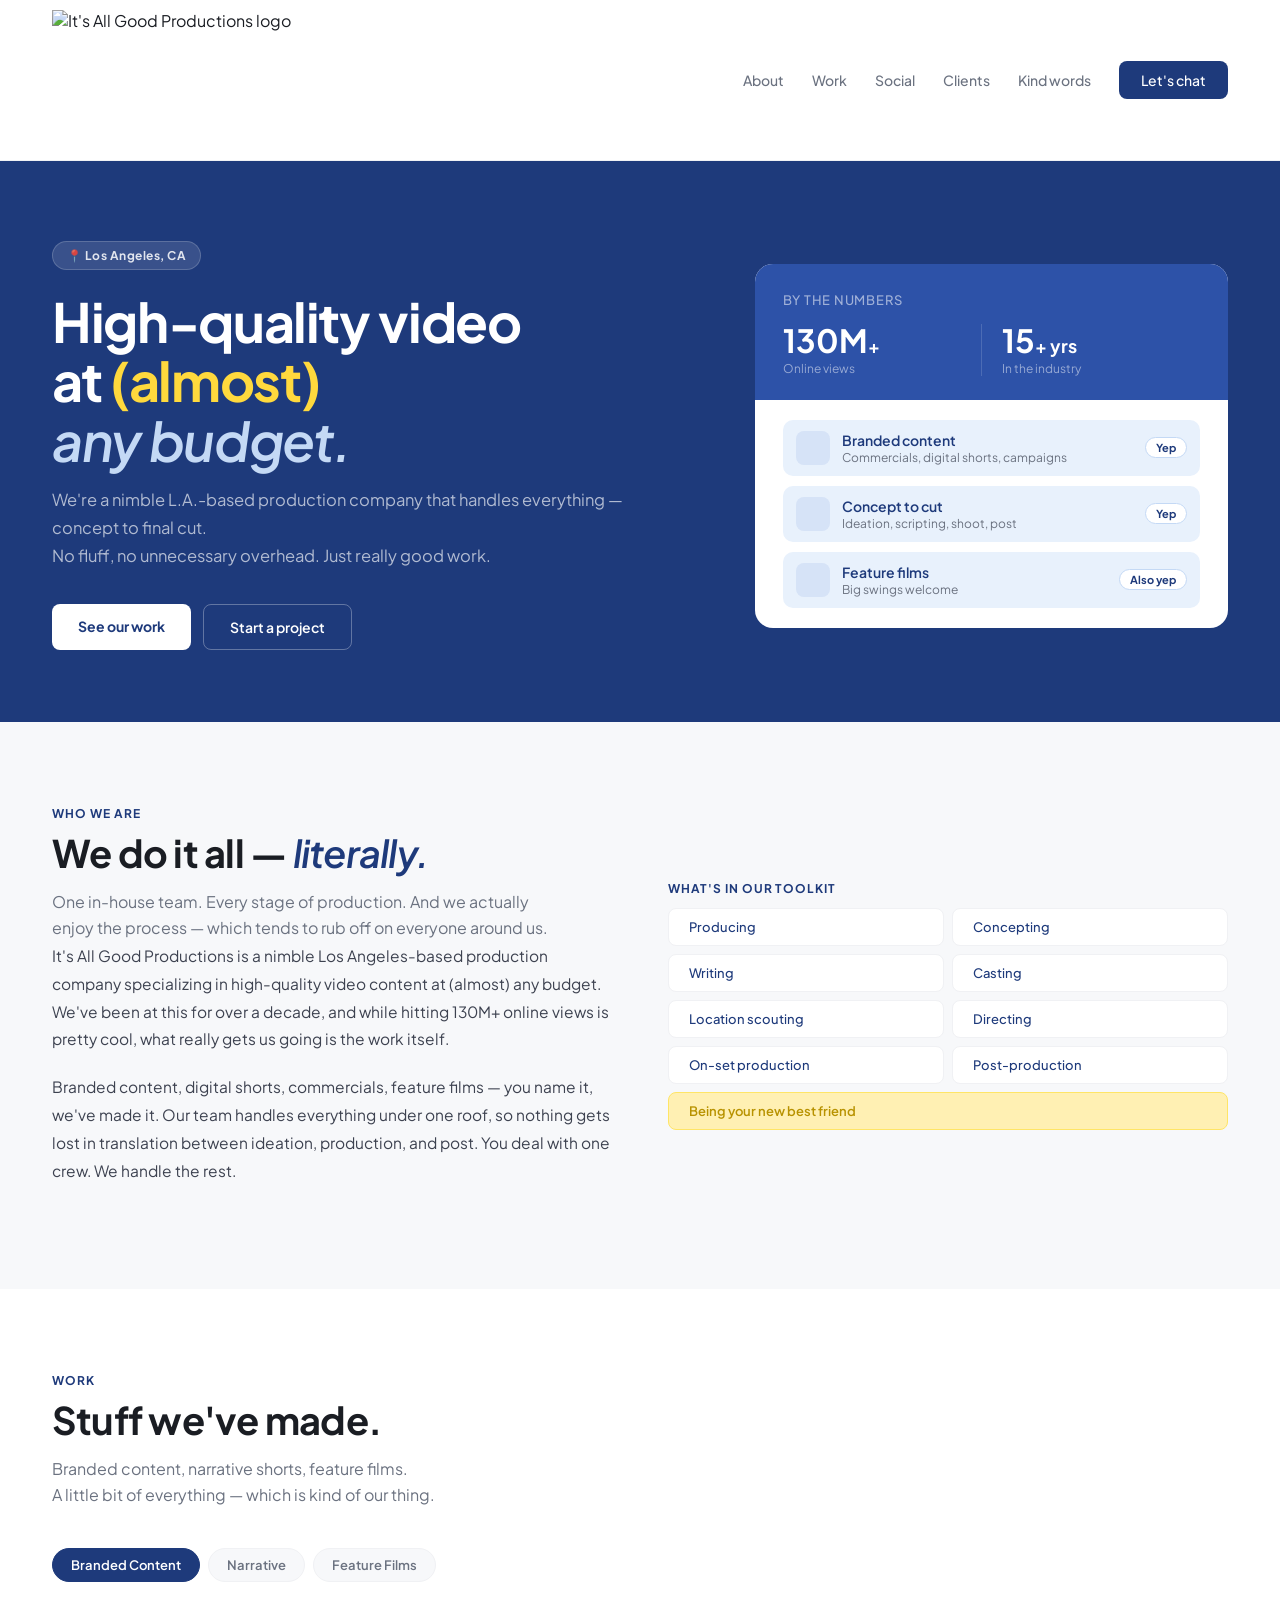
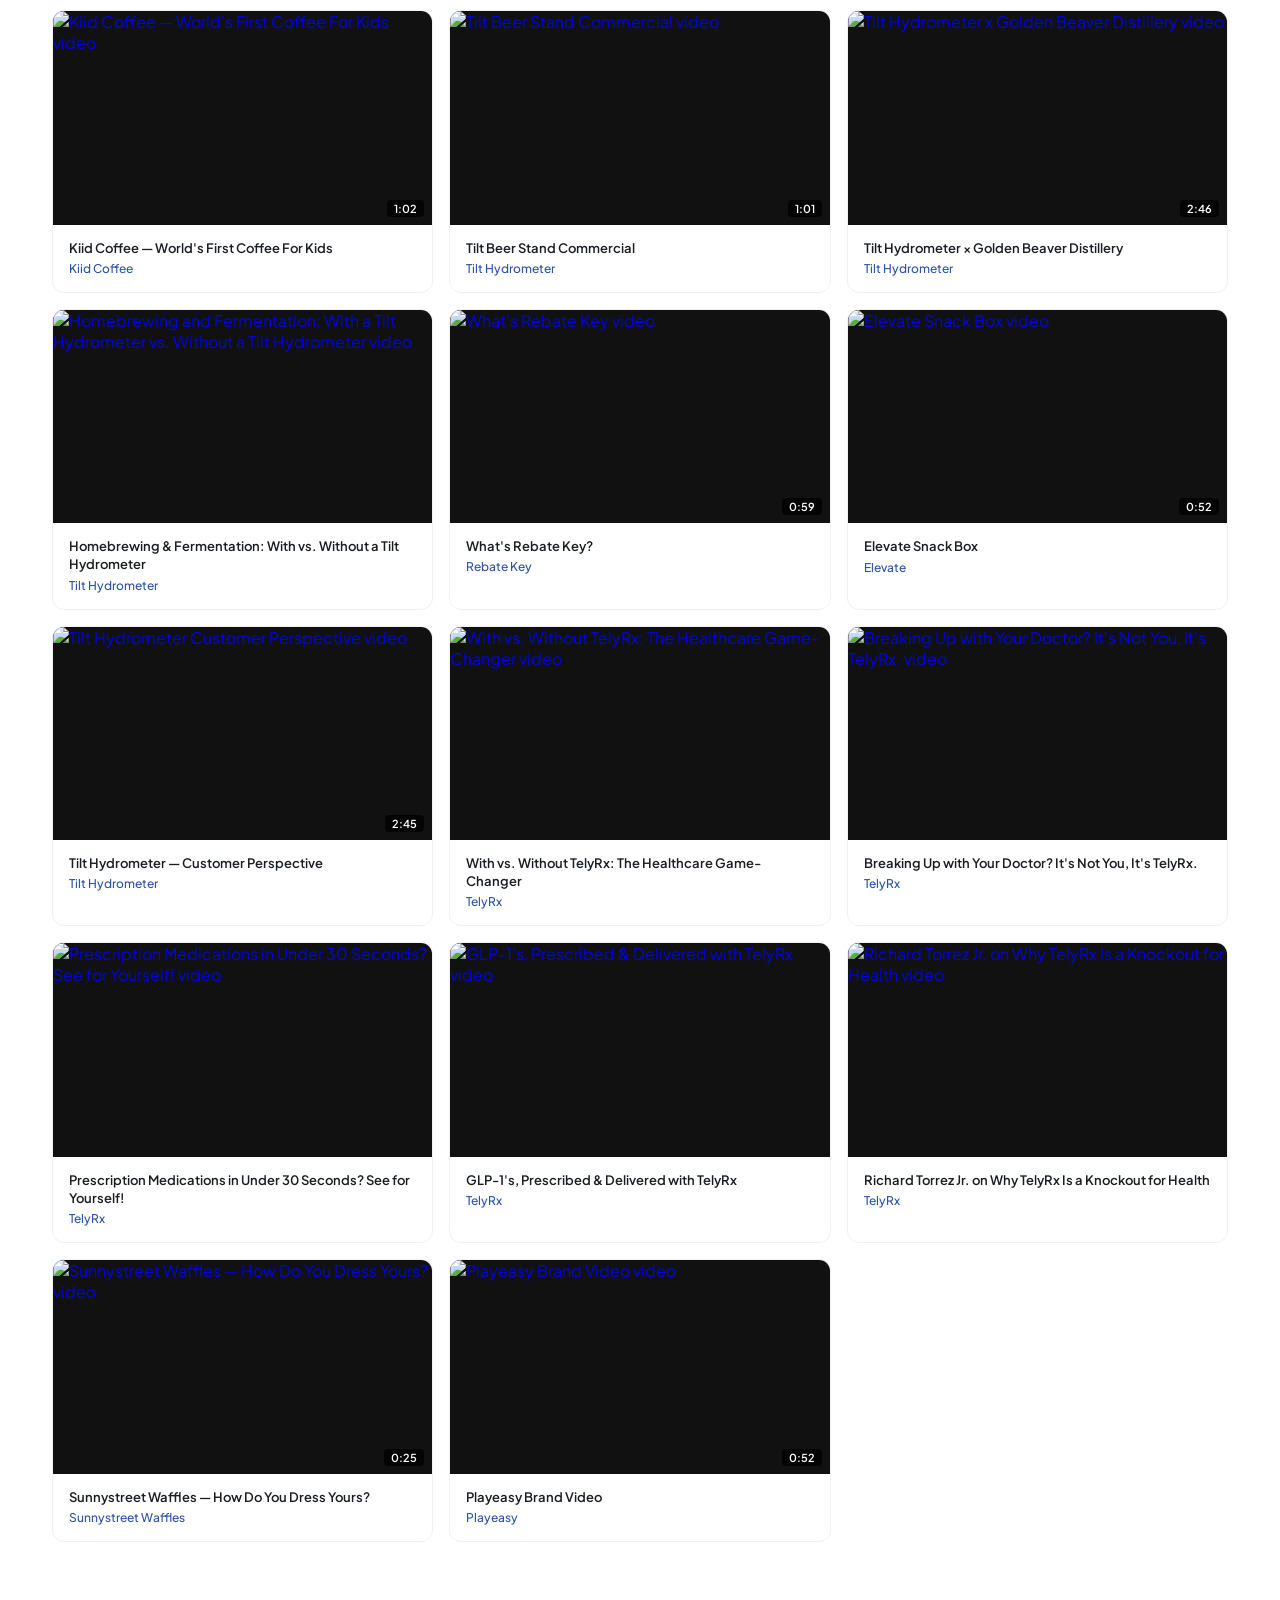
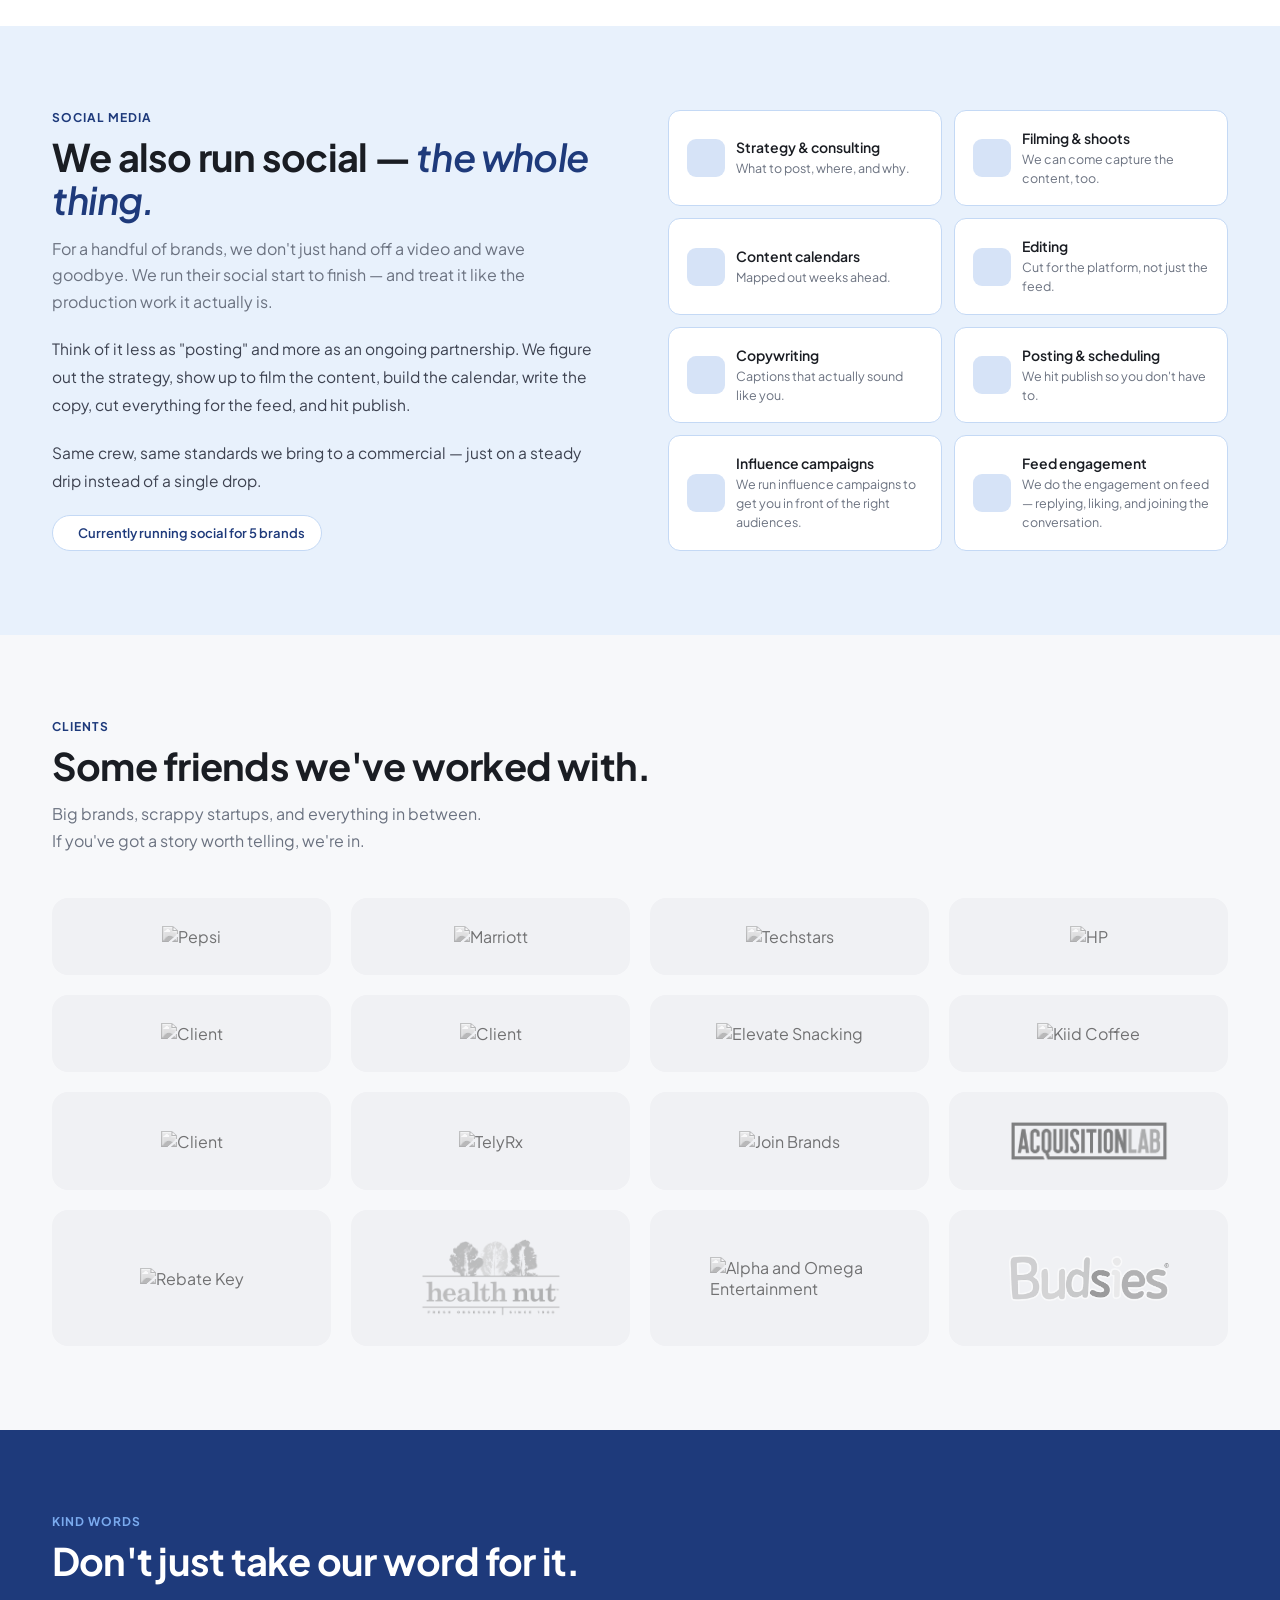
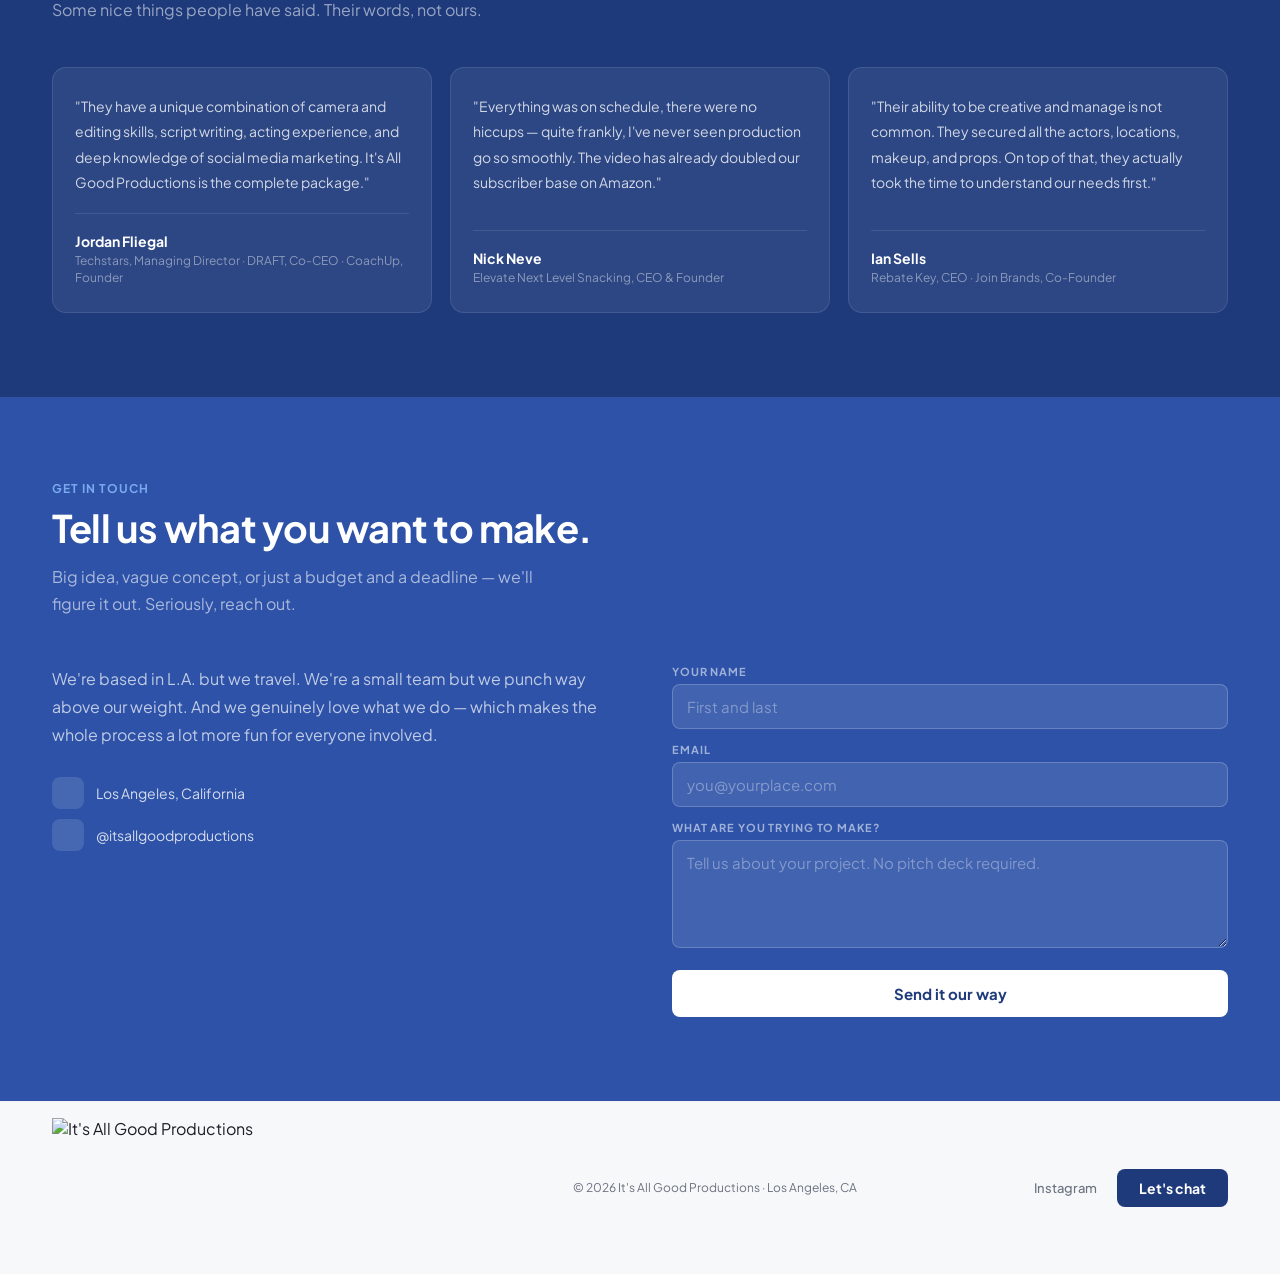
==== index.html @ b8133cb7 "Fix mobile website layout issue with client rows (6a2b6e601ad6b479d1a3f2f6)" ====
<!DOCTYPE html>
<html lang="en">
<head>
<meta charset="UTF-8" />
<meta name="viewport" content="width=device-width, initial-scale=1.0" />

<!-- ===================== PRIMARY SEO ===================== -->
<title>It's All Good Productions | Video Production Company | Los Angeles</title>
<meta name="description" content="It's All Good Productions is a Los Angeles-based video production company specializing in branded content, commercials, digital shorts, and feature films at (almost) any budget. 130M+ online views." />
<meta name="keywords" content="video production Los Angeles, branded content, commercial production, digital shorts, feature film production, LA video production company, corporate video, social media video" />
<meta name="author" content="It's All Good Productions" />
<link rel="canonical" href="https://www.itsallgoodproductions.com/" />

<!-- ===================== OPEN GRAPH (Facebook, LinkedIn) ===================== -->
<meta property="og:type" content="website" />
<meta property="og:url" content="https://www.itsallgoodproductions.com/" />
<meta property="og:title" content="It's All Good Productions | Video Production | Los Angeles" />
<meta property="og:description" content="A nimble L.A.-based production company handling everything from concept to final cut. 130M+ online views. Branded content, commercials, feature films." />
<meta property="og:image" content="https://www.itsallgoodproductions.com/og-image.jpg" />
<meta property="og:image:width" content="1200" />
<meta property="og:image:height" content="630" />
<meta property="og:site_name" content="It's All Good Productions" />
<meta property="og:locale" content="en_US" />

<!-- ===================== TWITTER CARD ===================== -->
<meta name="twitter:card" content="summary_large_image" />
<meta name="twitter:url" content="https://www.itsallgoodproductions.com/" />
<meta name="twitter:title" content="It's All Good Productions | Video Production | Los Angeles" />
<meta name="twitter:description" content="A nimble L.A.-based production company handling everything from concept to final cut. 130M+ online views." />
<meta name="twitter:image" content="https://www.itsallgoodproductions.com/og-image.jpg" />

<!-- ===================== STRUCTURED DATA (JSON-LD) ===================== -->
<script type="application/ld+json">
{
  "@context": "https://schema.org",
  "@type": "VideoProductionCompany",
  "name": "It's All Good Productions",
  "url": "https://www.itsallgoodproductions.com",
  "logo": "https://www.itsallgoodproductions.com/logo.png",
  "description": "Los Angeles-based full-service video production company specializing in branded content, commercials, digital shorts, and feature films.",
  "address": {
    "@type": "PostalAddress",
    "addressLocality": "Los Angeles",
    "addressRegion": "CA",
    "addressCountry": "US"
  },
  "sameAs": [
    "https://www.instagram.com/itsallgoodproductions"
  ],
  "areaServed": "United States",
  "serviceType": ["Video Production", "Branded Content", "Commercial Production", "Feature Film Production", "Post-Production", "Social Media Management"]
}
</script>

<!-- ===================== FONTS & ICONS ===================== -->
<link href="https://fonts.googleapis.com/css2?family=Plus+Jakarta+Sans:ital,wght@0,300;0,400;0,500;0,600;0,700;1,400;1,600&display=swap" rel="stylesheet" />
<link rel="stylesheet" href="https://cdn.jsdelivr.net/npm/@tabler/icons-webfont@latest/tabler-icons.min.css" />

<!-- ===================== FAVICON ===================== -->
<link rel="icon" type="image/x-icon" href="/favicon.ico?v=3" sizes="any" />
<link rel="icon" type="image/png" href="/favicon.png?v=3" sizes="64x64" />
<link rel="apple-touch-icon" href="/apple-touch-icon.png?v=3" />

<style>
*, *::before, *::after { box-sizing: border-box; margin: 0; padding: 0; }
:root {
  --navy: #1E3A7B;
  --navy-mid: #2D52A8;
  --navy-light: #4A72CC;
  --navy-xlight: #D6E3F7;
  --sky: #E8F1FC;
  --sky-mid: #C4D9F5;
  --yellow: #FFF0B3;
  --yellow-mid: #FFD93D;
  --yellow-dark: #B89200;
  --gray-xlight: #F0F1F4;
  --off-white: #F7F8FA;
  --white: #FFFFFF;
  --text: #1A1D23;
  --text-mid: #3D4250;
  --text-muted: #6B7280;
  --sans: 'Plus Jakarta Sans', system-ui, sans-serif;
}
html { scroll-behavior: smooth; }
body { font-family: var(--sans); background: var(--white); color: var(--text); -webkit-font-smoothing: antialiased; }

/* NAV */
nav {
  position: sticky; top: 0; z-index: 100;
  display: flex; align-items: center; justify-content: space-between;
  padding: 10px 52px; background: var(--white); border-bottom: 1px solid var(--gray-xlight);
}
.nav-logo img { height: 140px; width: auto; display: block; }
.nav-links { display: flex; gap: 28px; align-items: center; }
.nav-links a { font-size: 14px; font-weight: 500; color: var(--text-muted); text-decoration: none; transition: color 0.18s; }
.nav-links a:hover { color: var(--navy); }
.nav-cta { padding: 10px 22px; background: var(--navy); color: var(--white) !important; border-radius: 8px; font-size: 14px; font-weight: 700; text-decoration: none; transition: background 0.18s !important; }
.nav-cta:hover { background: var(--navy-mid) !important; }

/* HERO */
.hero { background: var(--navy); padding: 80px 52px 72px; }
.hero-inner { display: grid; grid-template-columns: 1.15fr 0.85fr; gap: 64px; align-items: center; }
.hero-tag { display: inline-flex; align-items: center; gap: 8px; background: rgba(255,255,255,0.12); color: rgba(255,255,255,0.85); font-size: 12px; font-weight: 700; letter-spacing: 0.04em; padding: 6px 14px; border-radius: 100px; margin-bottom: 22px; border: 1px solid rgba(255,255,255,0.18); }
.hero h1 { font-size: clamp(36px, 4.5vw, 54px); font-weight: 700; line-height: 1.1; letter-spacing: -0.025em; color: var(--white); margin-bottom: 10px; }
.hero h1 .yellow { color: var(--yellow-mid); }
.hero h1 .italic { font-style: italic; font-weight: 600; color: var(--sky-mid); }
.hero-sub { font-size: 16.5px; color: rgba(255,255,255,0.65); line-height: 1.7; margin-bottom: 34px; margin-top: 16px; }
.hero-actions { display: flex; gap: 12px; flex-wrap: wrap; }
.btn-primary { padding: 13px 26px; background: var(--white); color: var(--navy); font-size: 14px; font-weight: 700; border-radius: 8px; text-decoration: none; transition: background 0.18s; display: inline-block; }
.btn-primary:hover { background: var(--navy-xlight); }
.btn-secondary { padding: 13px 26px; background: transparent; color: var(--white); font-size: 14px; font-weight: 600; border-radius: 8px; border: 1.5px solid rgba(255,255,255,0.3); text-decoration: none; transition: all 0.18s; display: inline-block; }
.btn-secondary:hover { border-color: rgba(255,255,255,0.6); background: rgba(255,255,255,0.08); }
.hero-card { background: var(--white); border-radius: 18px; overflow: hidden; }
.hero-card-top { background: var(--navy-mid); padding: 28px 28px 24px; }
.hero-card-top p { font-size: 13px; color: rgba(255,255,255,0.55); margin-bottom: 16px; font-weight: 500; letter-spacing: 0.06em; text-transform: uppercase; }
.hero-numbers { display: flex; }
.hero-num { flex: 1; }
.hero-num + .hero-num { border-left: 1px solid rgba(255,255,255,0.15); padding-left: 20px; }
.hero-num-val { font-size: 32px; font-weight: 700; color: var(--white); line-height: 1; }
.hero-num-val em { font-size: 18px; font-style: normal; }
.hero-num-label { font-size: 12px; color: rgba(255,255,255,0.5); margin-top: 5px; }
.hero-card-bottom { padding: 20px 28px; display: flex; flex-direction: column; gap: 10px; }
.hero-service-row { display: flex; align-items: center; gap: 12px; padding: 11px 13px; border-radius: 10px; background: var(--sky); transition: background 0.15s; }
.hero-service-row:hover { background: var(--navy-xlight); }
.hero-service-icon { width: 34px; height: 34px; border-radius: 8px; background: var(--navy-xlight); display: flex; align-items: center; justify-content: center; color: var(--navy); font-size: 16px; flex-shrink: 0; }
.hero-service-name { font-size: 14px; font-weight: 600; color: var(--navy); }
.hero-service-desc { font-size: 12px; color: var(--text-muted); margin-top: 1px; }
.hero-service-badge { margin-left: auto; font-size: 11px; font-weight: 700; color: var(--navy); background: var(--white); padding: 3px 10px; border-radius: 100px; white-space: nowrap; border: 1px solid var(--sky-mid); }

/* SECTIONS */
section { padding: 84px 52px; }
.section-tag { font-size: 12px; font-weight: 700; letter-spacing: 0.08em; text-transform: uppercase; color: var(--navy); margin-bottom: 10px; }
.section-title { font-size: clamp(26px, 3vw, 38px); font-weight: 700; line-height: 1.15; letter-spacing: -0.02em; color: var(--text); margin-bottom: 14px; }
.section-title em { font-style: italic; color: var(--navy); font-weight: 600; }
.section-sub { font-size: 16px; color: var(--text-muted); line-height: 1.65; max-width: 500px; }

/* ABOUT */
.about { background: var(--off-white); }
.about-grid { display: grid; grid-template-columns: 1fr 1fr; gap: 56px; align-items: center; }
.about-body { font-size: 15.5px; color: var(--text-mid); line-height: 1.8; margin-bottom: 20px; }
.caps-label { font-size: 12px; font-weight: 700; text-transform: uppercase; letter-spacing: 0.08em; color: var(--navy); margin-bottom: 12px; }
.caps-grid { display: grid; grid-template-columns: 1fr 1fr; gap: 8px; }
.cap-pill { padding: 10px 14px; background: var(--white); color: var(--navy); border-radius: 8px; font-size: 13px; font-weight: 500; transition: background 0.15s; display: flex; align-items: center; gap: 6px; border: 1px solid var(--gray-xlight); }
.cap-pill:hover { background: var(--navy-xlight); border-color: var(--navy-xlight); }
.cap-pill.special { background: var(--yellow); color: var(--yellow-dark); border-color: #FFE566; font-weight: 600; }
.cap-pill.special:hover { background: #FFE566; }

/* WORK */
.work { background: var(--white); }
.work-tabs { display: flex; gap: 8px; margin-top: 40px; margin-bottom: 28px; flex-wrap: wrap; }
.work-tab { padding: 8px 18px; border-radius: 100px; font-size: 13px; font-weight: 600; cursor: pointer; border: 1.5px solid var(--gray-xlight); background: var(--off-white); color: var(--text-muted); transition: all 0.18s; user-select: none; }
.work-tab.active { background: var(--navy); color: var(--white); border-color: var(--navy); }
.work-tab:hover:not(.active) { border-color: var(--navy-xlight); color: var(--navy); background: var(--sky); }
.work-panel { display: none; }
.work-panel.active { display: grid; grid-template-columns: repeat(3, 1fr); gap: 16px; }
.films-panel { display: none; }
.films-panel.active { display: block; }
.video-card { background: var(--white); border-radius: 12px; border: 1px solid var(--gray-xlight); overflow: hidden; cursor: pointer; transition: border-color 0.18s, transform 0.18s, box-shadow 0.18s; text-decoration: none; display: block; }
.video-card:hover { border-color: var(--navy-light); transform: translateY(-2px); box-shadow: 0 8px 24px rgba(30,58,123,0.1); }
.video-thumb { position: relative; aspect-ratio: 16/9; overflow: hidden; background: #111; }
.video-thumb img { width: 100%; height: 100%; object-fit: cover; transition: transform 0.25s; display: block; }
.video-card:hover .video-thumb img { transform: scale(1.04); }
.play-btn { position: absolute; inset: 0; display: flex; align-items: center; justify-content: center; background: rgba(30,58,123,0.35); opacity: 0; transition: opacity 0.18s; }
.video-card:hover .play-btn { opacity: 1; }
.play-circle { width: 44px; height: 44px; border-radius: 50%; background: rgba(255,255,255,0.92); display: flex; align-items: center; justify-content: center; color: var(--navy); font-size: 18px; }
.video-duration { position: absolute; bottom: 8px; right: 8px; background: rgba(0,0,0,0.75); color: #fff; font-size: 11px; font-weight: 600; padding: 2px 7px; border-radius: 4px; }
.video-info { padding: 14px 16px 16px; }
.video-title { font-size: 13px; font-weight: 600; color: var(--text); line-height: 1.4; margin-bottom: 4px; }
.video-client { font-size: 12px; color: var(--navy-mid); font-weight: 500; }
.films-grid { display: grid; grid-template-columns: repeat(2, minmax(0, 1fr)); gap: 20px; }
.film-card { background: var(--white); border-radius: 12px; border: 1px solid var(--gray-xlight); overflow: hidden; display: flex; transition: border-color 0.18s, box-shadow 0.18s; text-decoration: none; }
.film-card:hover { border-color: var(--navy-light); box-shadow: 0 8px 24px rgba(30,58,123,0.1); }
.film-poster { width: 120px; flex-shrink: 0; }
.film-poster img { width: 100%; height: 100%; object-fit: cover; display: block; }
.film-info { padding: 20px; display: flex; flex-direction: column; gap: 8px; }
.film-badge { font-size: 11px; font-weight: 700; letter-spacing: 0.08em; text-transform: uppercase; color: var(--navy); background: var(--sky); padding: 3px 10px; border-radius: 100px; align-self: flex-start; }
.film-badge.post { background: var(--yellow); color: var(--yellow-dark); }
.film-title { font-size: 16px; font-weight: 700; color: var(--text); }
.film-desc { font-size: 13px; color: var(--text-muted); line-height: 1.6; }
.film-imdb { font-size: 12px; font-weight: 600; color: var(--navy); margin-top: auto; display: flex; align-items: center; gap: 4px; }

/* SOCIAL */
.social { background: var(--sky); }
.social-grid { display: grid; grid-template-columns: 1fr 1fr; gap: 56px; align-items: center; }
.social-body { font-size: 15.5px; color: var(--text-mid); line-height: 1.8; margin-bottom: 20px; }
.social-note { display: inline-flex; align-items: center; gap: 9px; font-size: 13px; font-weight: 600; color: var(--navy); background: var(--white); border: 1px solid var(--sky-mid); padding: 9px 16px; border-radius: 100px; }
.social-note i { font-size: 15px; }
.social-cards { display: grid; grid-template-columns: 1fr 1fr; gap: 12px; }
.social-card { background: var(--white); border: 1px solid var(--sky-mid); border-radius: 12px; padding: 18px; display: flex; flex-direction: row; gap: 11px; align-items: center; justify-content: flex-start; text-align: left; transition: transform 0.18s, box-shadow 0.18s; }
.social-card:hover { transform: translateY(-2px); box-shadow: 0 8px 24px rgba(30,58,123,0.08); }
.social-card-icon { width: 38px; height: 38px; border-radius: 9px; background: var(--navy-xlight); color: var(--navy); display: flex; align-items: center; justify-content: center; font-size: 18px; flex-shrink: 0; }
.social-card-title { font-size: 14px; font-weight: 600; color: var(--text); }
.social-card-desc { font-size: 12.5px; color: var(--text-muted); margin-top: 3px; line-height: 1.5; }

/* CLIENTS */
.clients { background: var(--off-white); }
.clients-grid { display: grid; grid-template-columns: repeat(4, 1fr); gap: 20px; margin-top: 44px; align-items: stretch; }
.client-card { display: flex; align-items: center; justify-content: center; padding: 28px 24px; background: var(--gray-xlight); border-radius: 16px; }
.client-card img { max-width: min(160px, 100%); max-height: 80px; width: auto; height: auto; object-fit: contain; filter: grayscale(100%); opacity: 0.6; transition: filter 0.2s, opacity 0.2s; }
.client-card:hover img { filter: grayscale(0%); opacity: 1; }

/* TESTIMONIALS */
.testimonials { background: var(--navy); }
.testimonials .section-tag { color: #7AAAEE; }
.testimonials .section-title { color: var(--white); }
.testimonials .section-sub { color: rgba(255,255,255,0.55); }
.test-grid { display: grid; grid-template-columns: repeat(3, 1fr); gap: 18px; margin-top: 44px; }
.test-card { background: rgba(255,255,255,0.07); border: 1px solid rgba(255,255,255,0.1); border-radius: 14px; padding: 26px 22px; display: flex; flex-direction: column; gap: 18px; transition: background 0.18s; }
.test-card:hover { background: rgba(255,255,255,0.12); }
.test-text { font-size: 14px; color: rgba(255,255,255,0.78); line-height: 1.8; flex: 1; }
.test-author-name { font-size: 14px; font-weight: 700; color: var(--white); margin-bottom: 3px; }
.test-author-role { font-size: 12px; color: rgba(255,255,255,0.45); line-height: 1.4; }
.test-divider { height: 1px; background: rgba(255,255,255,0.1); }

/* CONTACT */
.contact { background: var(--navy-mid); }
.contact .section-tag { color: #7AAAEE; }
.contact-grid { display: grid; grid-template-columns: 1fr 1fr; gap: 64px; margin-top: 48px; align-items: start; }
.contact-body { font-size: 16px; color: rgba(255,255,255,0.7); line-height: 1.75; margin-bottom: 28px; }
.contact-detail { display: flex; align-items: center; gap: 12px; font-size: 14px; color: rgba(255,255,255,0.8); margin-bottom: 10px; }
.contact-detail-icon { width: 32px; height: 32px; background: rgba(255,255,255,0.12); border-radius: 8px; display: flex; align-items: center; justify-content: center; flex-shrink: 0; color: var(--white); font-size: 15px; }
.form-group { margin-bottom: 14px; }
.form-label { font-size: 11px; font-weight: 700; letter-spacing: 0.08em; text-transform: uppercase; color: rgba(255,255,255,0.55); margin-bottom: 6px; display: block; }
.form-input, .form-textarea { width: 100%; background: rgba(255,255,255,0.1); border: 1.5px solid rgba(255,255,255,0.2); color: var(--white); font-family: var(--sans); font-size: 15px; padding: 12px 14px; border-radius: 8px; outline: none; transition: border-color 0.18s, background 0.18s; }
.form-input::placeholder, .form-textarea::placeholder { color: rgba(255,255,255,0.35); }
.form-input:focus, .form-textarea:focus { border-color: rgba(255,255,255,0.5); background: rgba(255,255,255,0.15); }
.form-textarea { resize: vertical; min-height: 108px; }
.form-submit { width: 100%; padding: 14px; background: var(--white); color: var(--navy); font-family: var(--sans); font-size: 15px; font-weight: 700; border: none; border-radius: 8px; cursor: pointer; transition: background 0.18s; margin-top: 4px; }
.form-submit:hover { background: var(--navy-xlight); }
.form-success { display: none; text-align: center; padding: 32px; background: rgba(255,255,255,0.1); border-radius: 12px; border: 1px solid rgba(255,255,255,0.2); }
.form-success h3 { color: var(--white); font-size: 20px; margin-bottom: 8px; }
.form-success p { color: rgba(255,255,255,0.7); font-size: 15px; }

/* FOOTER */
footer { background: var(--off-white); border-top: 1px solid var(--gray-xlight); padding: 16px 52px; display: flex; justify-content: space-between; align-items: center; }
.footer-logo img { height: 140px; width: auto; display: block; }
.footer-copy { font-size: 12px; color: var(--text-muted); }
.footer-right { display: flex; align-items: center; gap: 20px; }
.footer-ig { font-size: 13px; font-weight: 500; color: var(--text-muted); text-decoration: none; transition: color 0.18s; }
.footer-ig:hover { color: var(--navy); }
.footer-cta { padding: 10px 22px; background: var(--navy); color: var(--white); border-radius: 8px; font-size: 14px; font-weight: 700; text-decoration: none; transition: background 0.18s; }
.footer-cta:hover { background: var(--navy-mid); }

/* RESPONSIVE */
@media (max-width: 900px) {
  nav { padding: 16px 24px; }
  .nav-links a:not(.nav-cta) { display: none; }
  .hero { padding: 48px 24px 48px; }
  .hero-inner { grid-template-columns: 1fr; gap: 40px; }
  .hero-card { border-radius: 18px; }
  .hero-actions { padding-bottom: 48px; }
  section { padding: 60px 24px; }
  .about-grid { grid-template-columns: 1fr; gap: 36px; }
  .social-grid { grid-template-columns: 1fr; gap: 36px; }
  .work-panel.active { grid-template-columns: repeat(2, 1fr); }
  .clients-grid { grid-template-columns: repeat(3, 1fr); }
  .test-grid { grid-template-columns: 1fr; }
  .contact-grid { grid-template-columns: 1fr; gap: 36px; }
  .films-grid { grid-template-columns: 1fr; }
  footer { flex-direction: column; gap: 16px; text-align: center; padding: 24px; }
  .footer-right { justify-content: center; }
}
@media (max-width: 600px) {
  .clients-grid { grid-template-columns: repeat(2, 1fr); gap: 12px; }
  .client-card { padding: 18px 14px; }
  .social-cards { grid-template-columns: 1fr; }
  .work-panel.active { grid-template-columns: 1fr; }
  .hero h1 { font-size: 32px; }
  .caps-grid { grid-template-columns: 1fr; }
  .nav-logo img, .footer-logo img { height: 104px; }
}
</style>
</head>
<body>

<nav>
  <div class="nav-logo">
    <img src="https://static.wixstatic.com/media/f0b3a9_5dcd21cc0b7a4dd7804effcf8ad4aef7~mv2.png/v1/crop/x_0,y_1235,w_4167,h_1698/fill/w_598,h_244,al_c,q_85,usm_0.66_1.00_0.01,enc_avif,quality_auto/Logo%20Final%20File-01.png" alt="It's All Good Productions logo" width="200" height="82" />
  </div>
  <div class="nav-links">
    <a href="#about">About</a>
    <a href="#work">Work</a>
    <a href="#social">Social</a>
    <a href="#clients">Clients</a>
    <a href="#testimonials">Kind words</a>
    <a href="#contact" class="nav-cta">Let's chat</a>
  </div>
</nav>

<main>

<!-- HERO -->
<div class="hero">
  <div class="hero-inner">
    <div>
      <div class="hero-tag">📍 Los Angeles, CA</div>
      <h1>High-quality video<br>at <span class="yellow">(almost)</span><br><span class="italic">any budget.</span></h1>
      <p class="hero-sub">We're a nimble L.A.-based production company that handles everything — concept to final cut.<br>No fluff, no unnecessary overhead. Just really good work.</p>
      <div class="hero-actions">
        <a href="#work" class="btn-primary">See our work</a>
        <a href="#contact" class="btn-secondary">Start a project</a>
      </div>
    </div>
    <div class="hero-card">
      <div class="hero-card-top">
        <p>By the numbers</p>
        <div class="hero-numbers">
          <div class="hero-num">
            <div class="hero-num-val">130M<em>+</em></div>
            <div class="hero-num-label">Online views</div>
          </div>
          <div class="hero-num">
            <div class="hero-num-val">15<em>+ yrs</em></div>
            <div class="hero-num-label">In the industry</div>
          </div>
        </div>
      </div>
      <div class="hero-card-bottom">
        <div class="hero-service-row">
          <div class="hero-service-icon"><i class="ti ti-movie" aria-hidden="true"></i></div>
          <div><div class="hero-service-name">Branded content</div><div class="hero-service-desc">Commercials, digital shorts, campaigns</div></div>
          <div class="hero-service-badge">Yep</div>
        </div>
        <div class="hero-service-row">
          <div class="hero-service-icon"><i class="ti ti-pencil" aria-hidden="true"></i></div>
          <div><div class="hero-service-name">Concept to cut</div><div class="hero-service-desc">Ideation, scripting, shoot, post</div></div>
          <div class="hero-service-badge">Yep</div>
        </div>
        <div class="hero-service-row">
          <div class="hero-service-icon"><i class="ti ti-device-tv" aria-hidden="true"></i></div>
          <div><div class="hero-service-name">Feature films</div><div class="hero-service-desc">Big swings welcome</div></div>
          <div class="hero-service-badge">Also yep</div>
        </div>
      </div>
    </div>
  </div>
</div>

<!-- ABOUT -->
<section class="about" id="about">
  <div class="about-grid">
    <div>
      <div class="section-tag">Who we are</div>
      <h2 class="section-title">We do it all — <em>literally.</em></h2>
      <p class="section-sub">One in-house team. Every stage of production. And we actually enjoy the process — which tends to rub off on everyone around us.</p>
      <p class="about-body">It's All Good Productions is a nimble Los Angeles-based production company specializing in high-quality video content at (almost) any budget. We've been at this for over a decade, and while hitting 130M+ online views is pretty cool, what really gets us going is the work itself.</p>
      <p class="about-body">Branded content, digital shorts, commercials, feature films — you name it, we've made it. Our team handles everything under one roof, so nothing gets lost in translation between ideation, production, and post. You deal with one crew. We handle the rest.</p>
    </div>
    <div>
      <div class="caps-label">What's in our toolkit</div>
      <div class="caps-grid">
        <div class="cap-pill"><i class="ti ti-check" style="font-size:14px" aria-hidden="true"></i> Producing</div>
        <div class="cap-pill"><i class="ti ti-check" style="font-size:14px" aria-hidden="true"></i> Concepting</div>
        <div class="cap-pill"><i class="ti ti-check" style="font-size:14px" aria-hidden="true"></i> Writing</div>
        <div class="cap-pill"><i class="ti ti-check" style="font-size:14px" aria-hidden="true"></i> Casting</div>
        <div class="cap-pill"><i class="ti ti-check" style="font-size:14px" aria-hidden="true"></i> Location scouting</div>
        <div class="cap-pill"><i class="ti ti-check" style="font-size:14px" aria-hidden="true"></i> Directing</div>
        <div class="cap-pill"><i class="ti ti-check" style="font-size:14px" aria-hidden="true"></i> On-set production</div>
        <div class="cap-pill"><i class="ti ti-check" style="font-size:14px" aria-hidden="true"></i> Post-production</div>
        <div class="cap-pill special" style="grid-column: span 2;"><i class="ti ti-star" style="font-size:14px" aria-hidden="true"></i> Being your new best friend</div>
      </div>
    </div>
  </div>
</section>

<!-- WORK -->
<section class="work" id="work">
  <div class="section-tag">Work</div>
  <h2 class="section-title">Stuff we've made.</h2>
  <p class="section-sub">Branded content, narrative shorts, feature films.<br>A little bit of everything — which is kind of our thing.</p>
  <div class="work-tabs" role="tablist">
    <div class="work-tab active" role="tab" aria-selected="true" onclick="switchTab('branded', this)">Branded Content</div>
    <div class="work-tab" role="tab" aria-selected="false" onclick="switchTab('narrative', this)">Narrative</div>
    <div class="work-tab" role="tab" aria-selected="false" onclick="switchTab('features', this)">Feature Films</div>
  </div>
  <div class="work-panel active" id="tab-branded" role="tabpanel">
    <a class="video-card" href="https://www.youtube.com/watch?v=nAUb6oJPWG0" target="_blank" rel="noopener noreferrer">
      <div class="video-thumb"><img src="https://i.ytimg.com/vi/nAUb6oJPWG0/maxresdefault.jpg" alt="Kiid Coffee — World's First Coffee For Kids video" loading="lazy" /><div class="play-btn"><div class="play-circle"><i class="ti ti-player-play" aria-hidden="true"></i></div></div><div class="video-duration">1:02</div></div>
      <div class="video-info"><div class="video-title">Kiid Coffee — World's First Coffee For Kids</div><div class="video-client">Kiid Coffee</div></div>
    </a>
    <a class="video-card" href="https://www.youtube.com/watch?v=hJPFSCUqNuM" target="_blank" rel="noopener noreferrer">
      <div class="video-thumb"><img src="https://i.ytimg.com/vi/hJPFSCUqNuM/maxresdefault.jpg" alt="Tilt Beer Stand Commercial video" loading="lazy" /><div class="play-btn"><div class="play-circle"><i class="ti ti-player-play" aria-hidden="true"></i></div></div><div class="video-duration">1:01</div></div>
      <div class="video-info"><div class="video-title">Tilt Beer Stand Commercial</div><div class="video-client">Tilt Hydrometer</div></div>
    </a>
    <a class="video-card" href="https://www.youtube.com/watch?v=T3MzMLEo5MI" target="_blank" rel="noopener noreferrer">
      <div class="video-thumb"><img src="https://i.ytimg.com/vi/T3MzMLEo5MI/maxresdefault.jpg" alt="Tilt Hydrometer x Golden Beaver Distillery video" loading="lazy" /><div class="play-btn"><div class="play-circle"><i class="ti ti-player-play" aria-hidden="true"></i></div></div><div class="video-duration">2:46</div></div>
      <div class="video-info"><div class="video-title">Tilt Hydrometer × Golden Beaver Distillery</div><div class="video-client">Tilt Hydrometer</div></div>
    </a>
    <a class="video-card" href="https://www.youtube.com/watch?v=xCVMIUHLvTI" target="_blank" rel="noopener noreferrer">
      <div class="video-thumb"><img src="https://i.ytimg.com/vi/xCVMIUHLvTI/maxresdefault.jpg" alt="Homebrewing and Fermentation: With a Tilt Hydrometer vs. Without a Tilt Hydrometer video" loading="lazy" /><div class="play-btn"><div class="play-circle"><i class="ti ti-player-play" aria-hidden="true"></i></div></div></div>
      <div class="video-info"><div class="video-title">Homebrewing &amp; Fermentation: With vs. Without a Tilt Hydrometer</div><div class="video-client">Tilt Hydrometer</div></div>
    </a>
    <a class="video-card" href="https://www.youtube.com/watch?v=tpuo2xv-7HA" target="_blank" rel="noopener noreferrer">
      <div class="video-thumb"><img src="https://i.ytimg.com/vi/tpuo2xv-7HA/maxresdefault.jpg" alt="What's Rebate Key video" loading="lazy" /><div class="play-btn"><div class="play-circle"><i class="ti ti-player-play" aria-hidden="true"></i></div></div><div class="video-duration">0:59</div></div>
      <div class="video-info"><div class="video-title">What's Rebate Key?</div><div class="video-client">Rebate Key</div></div>
    </a>
    <a class="video-card" href="https://www.youtube.com/watch?v=blLF_ERWxHw" target="_blank" rel="noopener noreferrer">
      <div class="video-thumb"><img src="https://i.ytimg.com/vi/blLF_ERWxHw/maxresdefault.jpg" alt="Elevate Snack Box video" loading="lazy" /><div class="play-btn"><div class="play-circle"><i class="ti ti-player-play" aria-hidden="true"></i></div></div><div class="video-duration">0:52</div></div>
      <div class="video-info"><div class="video-title">Elevate Snack Box</div><div class="video-client">Elevate</div></div>
    </a>
    <a class="video-card" href="https://www.youtube.com/watch?v=xl7j8kUpZqE" target="_blank" rel="noopener noreferrer">
      <div class="video-thumb"><img src="https://i.ytimg.com/vi/xl7j8kUpZqE/maxresdefault.jpg" alt="Tilt Hydrometer Customer Perspective video" loading="lazy" /><div class="play-btn"><div class="play-circle"><i class="ti ti-player-play" aria-hidden="true"></i></div></div><div class="video-duration">2:45</div></div>
      <div class="video-info"><div class="video-title">Tilt Hydrometer — Customer Perspective</div><div class="video-client">Tilt Hydrometer</div></div>
    </a>
    <a class="video-card" href="https://www.youtube.com/watch?v=7tcY25n-c8Q" target="_blank" rel="noopener noreferrer">
      <div class="video-thumb"><img src="https://i.ytimg.com/vi/7tcY25n-c8Q/maxresdefault.jpg" alt="With vs. Without TelyRx: The Healthcare Game-Changer video" loading="lazy" /><div class="play-btn"><div class="play-circle"><i class="ti ti-player-play" aria-hidden="true"></i></div></div></div>
      <div class="video-info"><div class="video-title">With vs. Without TelyRx: The Healthcare Game-Changer</div><div class="video-client">TelyRx</div></div>
    </a>
    <a class="video-card" href="https://www.youtube.com/watch?v=t66Y9epFoe4" target="_blank" rel="noopener noreferrer">
      <div class="video-thumb"><img src="https://i.ytimg.com/vi/t66Y9epFoe4/maxresdefault.jpg" alt="Breaking Up with Your Doctor? It's Not You, It's TelyRx. video" loading="lazy" /><div class="play-btn"><div class="play-circle"><i class="ti ti-player-play" aria-hidden="true"></i></div></div></div>
      <div class="video-info"><div class="video-title">Breaking Up with Your Doctor? It's Not You, It's TelyRx.</div><div class="video-client">TelyRx</div></div>
    </a>
    <a class="video-card" href="https://www.youtube.com/watch?v=GHk-Fq_JTo0" target="_blank" rel="noopener noreferrer">
      <div class="video-thumb"><img src="https://i.ytimg.com/vi/GHk-Fq_JTo0/maxresdefault.jpg" alt="Prescription Medications in Under 30 Seconds? See for Yourself! video" loading="lazy" /><div class="play-btn"><div class="play-circle"><i class="ti ti-player-play" aria-hidden="true"></i></div></div></div>
      <div class="video-info"><div class="video-title">Prescription Medications in Under 30 Seconds? See for Yourself!</div><div class="video-client">TelyRx</div></div>
    </a>
    <a class="video-card" href="https://www.youtube.com/watch?v=ifTNGrN_XZ0" target="_blank" rel="noopener noreferrer">
      <div class="video-thumb"><img src="https://i.ytimg.com/vi/ifTNGrN_XZ0/maxresdefault.jpg" alt="GLP-1's, Prescribed & Delivered with TelyRx video" loading="lazy" /><div class="play-btn"><div class="play-circle"><i class="ti ti-player-play" aria-hidden="true"></i></div></div></div>
      <div class="video-info"><div class="video-title">GLP-1's, Prescribed &amp; Delivered with TelyRx</div><div class="video-client">TelyRx</div></div>
    </a>
    <a class="video-card" href="https://www.youtube.com/watch?v=kwBFNieqAhc" target="_blank" rel="noopener noreferrer">
      <div class="video-thumb"><img src="https://i.ytimg.com/vi/kwBFNieqAhc/maxresdefault.jpg" alt="Richard Torrez Jr. on Why TelyRx Is a Knockout for Health video" loading="lazy" /><div class="play-btn"><div class="play-circle"><i class="ti ti-player-play" aria-hidden="true"></i></div></div></div>
      <div class="video-info"><div class="video-title">Richard Torrez Jr. on Why TelyRx Is a Knockout for Health</div><div class="video-client">TelyRx</div></div>
    </a>
    <a class="video-card" href="https://vimeo.com/276292247" target="_blank" rel="noopener noreferrer">
      <div class="video-thumb"><img src="https://i.vimeocdn.com/video/708785701-5fa7b7c26bb4f0b6089c9098536f7fd6fddc1a021a4c3882571a6071a5b0d84d-d_1280?region=us" alt="Sunnystreet Waffles — How Do You Dress Yours? video" loading="lazy" /><div class="play-btn"><div class="play-circle"><i class="ti ti-player-play" aria-hidden="true"></i></div></div><div class="video-duration">0:25</div></div>
      <div class="video-info"><div class="video-title">Sunnystreet Waffles — How Do You Dress Yours?</div><div class="video-client">Sunnystreet Waffles</div></div>
    </a>
    <a class="video-card" href="https://vimeo.com/358707850" target="_blank" rel="noopener noreferrer">
      <div class="video-thumb"><img src="https://i.vimeocdn.com/video/812409714-f9ade794295d00948285adc397b02cfcdd512a4e71945f457ffeec663d9b74f3-d_1280?region=us" alt="Playeasy Brand Video video" loading="lazy" /><div class="play-btn"><div class="play-circle"><i class="ti ti-player-play" aria-hidden="true"></i></div></div><div class="video-duration">0:52</div></div>
      <div class="video-info"><div class="video-title">Playeasy Brand Video</div><div class="video-client">Playeasy</div></div>
    </a>
  </div>
  <div class="work-panel" id="tab-narrative" role="tabpanel">
    <a class="video-card" href="https://www.youtube.com/watch?v=_cIgKfReegg" target="_blank" rel="noopener noreferrer">
      <div class="video-thumb"><img src="https://i.ytimg.com/vi/_cIgKfReegg/maxresdefault.jpg" alt="Captain Planet Movie Trailer Fan-Made video" loading="lazy" /><div class="play-btn"><div class="play-circle"><i class="ti ti-player-play" aria-hidden="true"></i></div></div><div class="video-duration">3:08</div></div>
      <div class="video-info"><div class="video-title">Captain Planet Movie Trailer (Fan-Made)</div><div class="video-client">Narrative</div></div>
    </a>
    <a class="video-card" href="https://www.youtube.com/watch?v=j8hESrdJzlg" target="_blank" rel="noopener noreferrer">
      <div class="video-thumb"><img src="https://i.ytimg.com/vi/j8hESrdJzlg/maxresdefault.jpg" alt="Life After Power Rangers Episode 1 video" loading="lazy" /><div class="play-btn"><div class="play-circle"><i class="ti ti-player-play" aria-hidden="true"></i></div></div><div class="video-duration">4:40</div></div>
      <div class="video-info"><div class="video-title">Life After Power Rangers (Episode 1)</div><div class="video-client">Web Series</div></div>
    </a>
    <a class="video-card" href="https://www.youtube.com/watch?v=N0Aw233v5_k" target="_blank" rel="noopener noreferrer">
      <div class="video-thumb"><img src="https://i.ytimg.com/vi/N0Aw233v5_k/maxresdefault.jpg" alt="Ex-Mas Party short film video" loading="lazy" /><div class="play-btn"><div class="play-circle"><i class="ti ti-player-play" aria-hidden="true"></i></div></div><div class="video-duration">16:37</div></div>
      <div class="video-info"><div class="video-title">Ex-Mas Party</div><div class="video-client">Short Film</div></div>
    </a>
  </div>
  <div class="films-panel" id="tab-features" role="tabpanel">
    <div class="films-grid">
      <a class="film-card" href="https://www.imdb.com/title/tt15244124/" target="_blank" rel="noopener noreferrer">
        <div class="film-poster"><img src="https://static.wixstatic.com/media/f0b3a9_483ea83513b24a53be1534ce9dbefafc~mv2.png/v1/crop/x_28,y_3,w_848,h_1247/fill/w_339,h_498,al_c,q_85,usm_0.66_1.00_0.01,enc_avif,quality_auto/Screenshot%202023-09-14%20at%2010_21_46%20AM.png" alt="Better Than Yourself feature film poster" loading="lazy" /></div>
        <div class="film-info"><div class="film-badge post">Post-Production</div><div class="film-title">Better Than Yourself</div><div class="film-desc">Four friends struggling in their careers embark on a weekend getaway only to discover their wildest dreams have inexplicably come true.</div><div class="film-imdb"><i class="ti ti-external-link" style="font-size:13px" aria-hidden="true"></i> View on IMDb</div></div>
      </a>
      <a class="film-card" href="https://www.imdb.com/title/tt15244124/" target="_blank" rel="noopener noreferrer">
        <div class="film-poster"><img src="https://static.wixstatic.com/media/f0b3a9_abda6afc8d9d49bcb596adde7f2d14f0~mv2.png/v1/fill/w_332,h_498,al_c,q_85,usm_0.66_1.00_0.01,enc_avif,quality_auto/Screenshot%202025-09-29%20at%2010_24_39%E2%80%AFAM.png" alt="On the Market feature film poster" loading="lazy" /></div>
        <div class="film-info"><div class="film-badge">Now Streaming</div><div class="film-title">On the Market</div><div class="film-desc">When a newly engaged couple does a rent-to-own program on their dream home, they soon question whether their relationship — or the house — was meant to be.</div><div class="film-imdb"><i class="ti ti-external-link" style="font-size:13px" aria-hidden="true"></i> View on IMDb</div></div>
      </a>
    </div>
  </div>
</section>

<!-- SOCIAL -->
<section class="social" id="social">
  <div class="social-grid">
    <div>
      <div class="section-tag">Social media</div>
      <h2 class="section-title">We also run social — <em>the whole thing.</em></h2>
      <p class="section-sub">For a handful of brands, we don't just hand off a video and wave goodbye. We run their social start to finish — and treat it like the production work it actually is.</p>
      <p class="social-body" style="margin-top:20px;">Think of it less as "posting" and more as an ongoing partnership. We figure out the strategy, show up to film the content, build the calendar, write the copy, cut everything for the feed, and hit publish.</p>
      <p class="social-body">Same crew, same standards we bring to a commercial — just on a steady drip instead of a single drop.</p>
      <div class="social-note"><i class="ti ti-broadcast" aria-hidden="true"></i> Currently running social for 5 brands</div>
    </div>
    <div class="social-cards">
      <div class="social-card">
        <div class="social-card-icon"><i class="ti ti-bulb" aria-hidden="true"></i></div>
        <div><div class="social-card-title">Strategy &amp; consulting</div><div class="social-card-desc">What to post, where, and why.</div></div>
      </div>
      <div class="social-card">
        <div class="social-card-icon"><i class="ti ti-video" aria-hidden="true"></i></div>
        <div><div class="social-card-title">Filming &amp; shoots</div><div class="social-card-desc">We can come capture the content, too.</div></div>
      </div>
      <div class="social-card">
        <div class="social-card-icon"><i class="ti ti-calendar-event" aria-hidden="true"></i></div>
        <div><div class="social-card-title">Content calendars</div><div class="social-card-desc">Mapped out weeks ahead.</div></div>
      </div>
      <div class="social-card">
        <div class="social-card-icon"><i class="ti ti-scissors" aria-hidden="true"></i></div>
        <div><div class="social-card-title">Editing</div><div class="social-card-desc">Cut for the platform, not just the feed.</div></div>
      </div>
      <div class="social-card">
        <div class="social-card-icon"><i class="ti ti-pencil" aria-hidden="true"></i></div>
        <div><div class="social-card-title">Copywriting</div><div class="social-card-desc">Captions that actually sound like you.</div></div>
      </div>
      <div class="social-card">
        <div class="social-card-icon"><i class="ti ti-send" aria-hidden="true"></i></div>
        <div><div class="social-card-title">Posting &amp; scheduling</div><div class="social-card-desc">We hit publish so you don't have to.</div></div>
      </div>
      <div class="social-card">
        <div class="social-card-icon"><i class="ti ti-speakerphone" aria-hidden="true"></i></div>
        <div><div class="social-card-title">Influence campaigns</div><div class="social-card-desc">We run influence campaigns to get you in front of the right audiences.</div></div>
      </div>
      <div class="social-card">
        <div class="social-card-icon"><i class="ti ti-heart-handshake" aria-hidden="true"></i></div>
        <div><div class="social-card-title">Feed engagement</div><div class="social-card-desc">We do the engagement on feed — replying, liking, and joining the conversation.</div></div>
      </div>
    </div>
  </div>
</section>

<!-- CLIENTS -->
<section class="clients" id="clients">
  <div class="section-tag">Clients</div>
  <h2 class="section-title">Some friends we've worked with.</h2>
  <p class="section-sub">Big brands, scrappy startups, and everything in between.<br>If you've got a story worth telling, we're in.</p>
  <div class="clients-grid">
    <div class="client-card"><img src="https://static.wixstatic.com/media/f0b3a9_df99353cffe2456b9c5f2e0c46f5a819~mv2.png/v1/crop/x_0,y_458,w_3840,h_1227/fill/w_226,h_71,al_c,q_85,usm_0.66_1.00_0.01,enc_avif,quality_auto/Pepsi-Logo.png" alt="Pepsi" loading="lazy" /></div>
    <div class="client-card"><img src="https://static.wixstatic.com/media/f0b3a9_1cfb40b914e747b2abf3ea0c53be15d0~mv2.png/v1/fill/w_177,h_91,al_c,q_85,usm_0.66_1.00_0.01,enc_avif,quality_auto/1488px-Marriott_Logo_svg.png" alt="Marriott" loading="lazy" /></div>
    <div class="client-card"><img src="https://static.wixstatic.com/media/f0b3a9_45c121985f8943918e1a4384c54912d4~mv2.png/v1/fill/w_200,h_71,al_c,q_85,usm_0.66_1.00_0.01,enc_avif,quality_auto/f0b3a9_45c121985f8943918e1a4384c54912d4~mv2.png" alt="Techstars" loading="lazy" /></div>
    <div class="client-card"><img src="https://static.wixstatic.com/media/f0b3a9_a5934a7fbb7049eabf61274ac01fcb4f~mv2.png/v1/fill/w_113,h_113,al_c,q_85,usm_0.66_1.00_0.01,enc_avif,quality_auto/1200px-HP_logo_2012_svg.png" alt="HP" loading="lazy" /></div>
    <div class="client-card"><img src="https://static.wixstatic.com/media/f0b3a9_a48e5e575c024f5599dc3b1195f05b5c~mv2.png/v1/fill/w_213,h_50,al_c,q_85,usm_0.66_1.00_0.01,enc_avif,quality_auto/f0b3a9_a48e5e575c024f5599dc3b1195f05b5c~mv2.png" alt="Client" loading="lazy" /></div>
    <div class="client-card"><img src="https://static.wixstatic.com/media/f0b3a9_35a82d37218a45a99b7129d0d9571416~mv2.png/v1/fill/w_140,h_128,al_c,q_85,usm_0.66_1.00_0.01,enc_avif,quality_auto/Screenshot_2023-02-28_at_1_51_44_PM-removebg-preview.png" alt="Client" loading="lazy" /></div>
    <div class="client-card"><img src="https://static.wixstatic.com/media/f0b3a9_a320e2d8029d4bf2818ad11e175d7c88~mv2.png/v1/fill/w_227,h_35,al_c,q_85,usm_0.66_1.00_0.01,enc_avif,quality_auto/elevate-final-07_edited.png" alt="Elevate Snacking" loading="lazy" /></div>
    <div class="client-card"><img src="https://static.wixstatic.com/media/f0b3a9_0cb75bb2f7ec4de0998980a3260c0d43~mv2.webp/v1/fill/w_122,h_91,al_c,q_80,usm_0.66_1.00_0.01,enc_avif,quality_auto/Kiid_coffee_logo_FINAL.webp" alt="Kiid Coffee" loading="lazy" /></div>
    <div class="client-card"><img src="https://static.wixstatic.com/media/f0b3a9_38b52085af9e44e882234a133bfc8570~mv2.png/v1/crop/x_49,y_53,w_233,h_235/fill/w_106,h_107,al_c,q_85,usm_0.66_1.00_0.01,enc_avif,quality_auto/tQE10FqN_400x400-removebg-preview.png" alt="Client" loading="lazy" /></div>
    <div class="client-card"><img src="https://static.wixstatic.com/media/f0b3a9_3adc84d5ede54d258b935a6f2629b63f~mv2.png/v1/crop/x_141,y_392,w_848,h_319/fill/w_200,h_71,al_c,q_85,usm_0.66_1.00_0.01,enc_avif,quality_auto/TelyRx%20-%20Logo.png" alt="TelyRx" loading="lazy" /></div>
    <div class="client-card"><img src="https://static.wixstatic.com/media/f0b3a9_1e51f57057f3480b8fea30d05c0a4562~mv2.png/v1/fill/w_222,h_50,al_c,q_85,usm_0.66_1.00_0.01,enc_avif,quality_auto/images-removebg-preview.png" alt="Join Brands" loading="lazy" /></div>
    <div class="client-card"><img src="/assets/acquisition-lab-logo.png" alt="Acquisition Lab" loading="lazy" /></div>
    <div class="client-card"><img src="https://static.wixstatic.com/media/f0b3a9_4f104b711db2433480460c5fbfa58b82~mv2.png/v1/fill/w_106,h_107,al_c,q_85,usm_0.66_1.00_0.01,enc_avif,quality_auto/8a54dda6f55ab3a0f152adb2bce9af05_w1200_h628-removebg-preview.png" alt="Rebate Key" loading="lazy" /></div>
    <div class="client-card"><img src="/assets/healthnut-logo.png" alt="Health Nut" loading="lazy" /></div>
    <div class="client-card"><img src="https://static.wixstatic.com/media/f0b3a9_69fafdb9ca904da7b14656c96c43fc60~mv2.png/v1/crop/x_0,y_33,w_200,h_132/fill/w_122,h_77,al_c,q_85,usm_0.66_1.00_0.01,enc_avif,quality_auto/alpha_and_omega_entertainment_logo-removebg-preview.png" alt="Alpha and Omega Entertainment" loading="lazy" /></div>
    <div class="client-card"><img src="/assets/budsies-logo.png" alt="Budsies" loading="lazy" /></div>
  </div>
</section>

<!-- TESTIMONIALS -->
<section class="testimonials" id="testimonials">
  <div class="section-tag">Kind words</div>
  <h2 class="section-title">Don't just take our word for it.</h2>
  <p class="section-sub">Some nice things people have said. Their words, not ours.</p>
  <div class="test-grid">
    <div class="test-card">
      <p class="test-text">"They have a unique combination of camera and editing skills, script writing, acting experience, and deep knowledge of social media marketing. It's All Good Productions is the complete package."</p>
      <div class="test-divider"></div>
      <div><div class="test-author-name">Jordan Fliegal</div><div class="test-author-role">Techstars, Managing Director · DRAFT, Co-CEO · CoachUp, Founder</div></div>
    </div>
    <div class="test-card">
      <p class="test-text">"Everything was on schedule, there were no hiccups — quite frankly, I've never seen production go so smoothly. The video has already doubled our subscriber base on Amazon."</p>
      <div class="test-divider"></div>
      <div><div class="test-author-name">Nick Neve</div><div class="test-author-role">Elevate Next Level Snacking, CEO &amp; Founder</div></div>
    </div>
    <div class="test-card">
      <p class="test-text">"Their ability to be creative and manage is not common. They secured all the actors, locations, makeup, and props. On top of that, they actually took the time to understand our needs first."</p>
      <div class="test-divider"></div>
      <div><div class="test-author-name">Ian Sells</div><div class="test-author-role">Rebate Key, CEO · Join Brands, Co-Founder</div></div>
    </div>
  </div>
</section>

<!-- CONTACT -->
<section class="contact" id="contact">
  <div class="section-tag">Get in touch</div>
  <h2 class="section-title" style="color:var(--white);">Tell us what you want to make.</h2>
  <p class="section-sub" style="color:rgba(255,255,255,0.6);">Big idea, vague concept, or just a budget and a deadline — we'll figure it out. Seriously, reach out.</p>
  <div class="contact-grid">
    <div>
      <p class="contact-body">We're based in L.A. but we travel. We're a small team but we punch way above our weight. And we genuinely love what we do — which makes the whole process a lot more fun for everyone involved.</p>
      <div class="contact-detail"><div class="contact-detail-icon"><i class="ti ti-map-pin" aria-hidden="true"></i></div>Los Angeles, California</div>
      <div class="contact-detail"><div class="contact-detail-icon"><i class="ti ti-brand-instagram" aria-hidden="true"></i></div><a href="https://www.instagram.com/itsallgoodproductions" target="_blank" rel="noopener noreferrer" style="color:inherit;text-decoration:none;">@itsallgoodproductions</a></div>
    </div>
    <div>
      <!-- Netlify Forms — works automatically on Netlify hosting -->
      <form name="contact" method="POST" data-netlify="true" netlify-honeypot="bot-field" id="contact-form">
        <input type="hidden" name="form-name" value="contact" />
        <p style="display:none;"><label>Don't fill this out: <input name="bot-field" /></label></p>
        <div class="form-group"><label class="form-label" for="name">Your name</label><input class="form-input" id="name" name="name" type="text" placeholder="First and last" required /></div>
        <div class="form-group"><label class="form-label" for="email">Email</label><input class="form-input" id="email" name="email" type="email" placeholder="you@yourplace.com" required /></div>
        <div class="form-group"><label class="form-label" for="message">What are you trying to make?</label><textarea class="form-textarea" id="message" name="message" placeholder="Tell us about your project. No pitch deck required." required></textarea></div>
        <button type="submit" class="form-submit">Send it our way</button>
      </form>
      <div class="form-success" id="form-success">
        <h3>You're all good. 👍</h3>
        <p>We got your message and we'll be in touch soon.</p>
      </div>
    </div>
  </div>
</section>

</main>

<footer>
  <div class="footer-logo">
    <img src="https://static.wixstatic.com/media/f0b3a9_5dcd21cc0b7a4dd7804effcf8ad4aef7~mv2.png/v1/crop/x_0,y_1235,w_4167,h_1698/fill/w_598,h_244,al_c,q_85,usm_0.66_1.00_0.01,enc_avif,quality_auto/Logo%20Final%20File-01.png" alt="It's All Good Productions" width="160" height="65" loading="lazy" />
  </div>
  <div class="footer-copy">© 2026 It's All Good Productions · Los Angeles, CA</div>
  <div class="footer-right">
    <a class="footer-ig" href="https://www.instagram.com/itsallgoodproductions" target="_blank" rel="noopener noreferrer">Instagram</a>
    <a class="footer-cta" href="#contact">Let's chat</a>
  </div>
</footer>

<script>
  // Work tabs
  function switchTab(tab, el) {
    document.querySelectorAll('.work-tab').forEach(t => { t.classList.remove('active'); t.setAttribute('aria-selected', 'false'); });
    document.querySelectorAll('.work-panel, .films-panel').forEach(p => { p.classList.remove('active'); p.style.display = 'none'; });
    el.classList.add('active');
    el.setAttribute('aria-selected', 'true');
    const panel = document.getElementById('tab-' + tab);
    panel.classList.add('active');
    panel.style.display = tab === 'features' ? 'block' : 'grid';
  }
  document.getElementById('tab-branded').style.display = 'grid';

  // Contact form — show success message after submit
  const form = document.getElementById('contact-form');
  if (form) {
    form.addEventListener('submit', async function(e) {
      e.preventDefault();
      const data = new FormData(form);
      try {
        await fetch('/', { method: 'POST', headers: { 'Content-Type': 'application/x-www-form-urlencoded' }, body: new URLSearchParams(data).toString() });
        form.style.display = 'none';
        document.getElementById('form-success').style.display = 'block';
      } catch (err) {
        alert('Something went wrong. Please try again or email us directly.');
      }
    });
  }
</script>

</body>
</html>
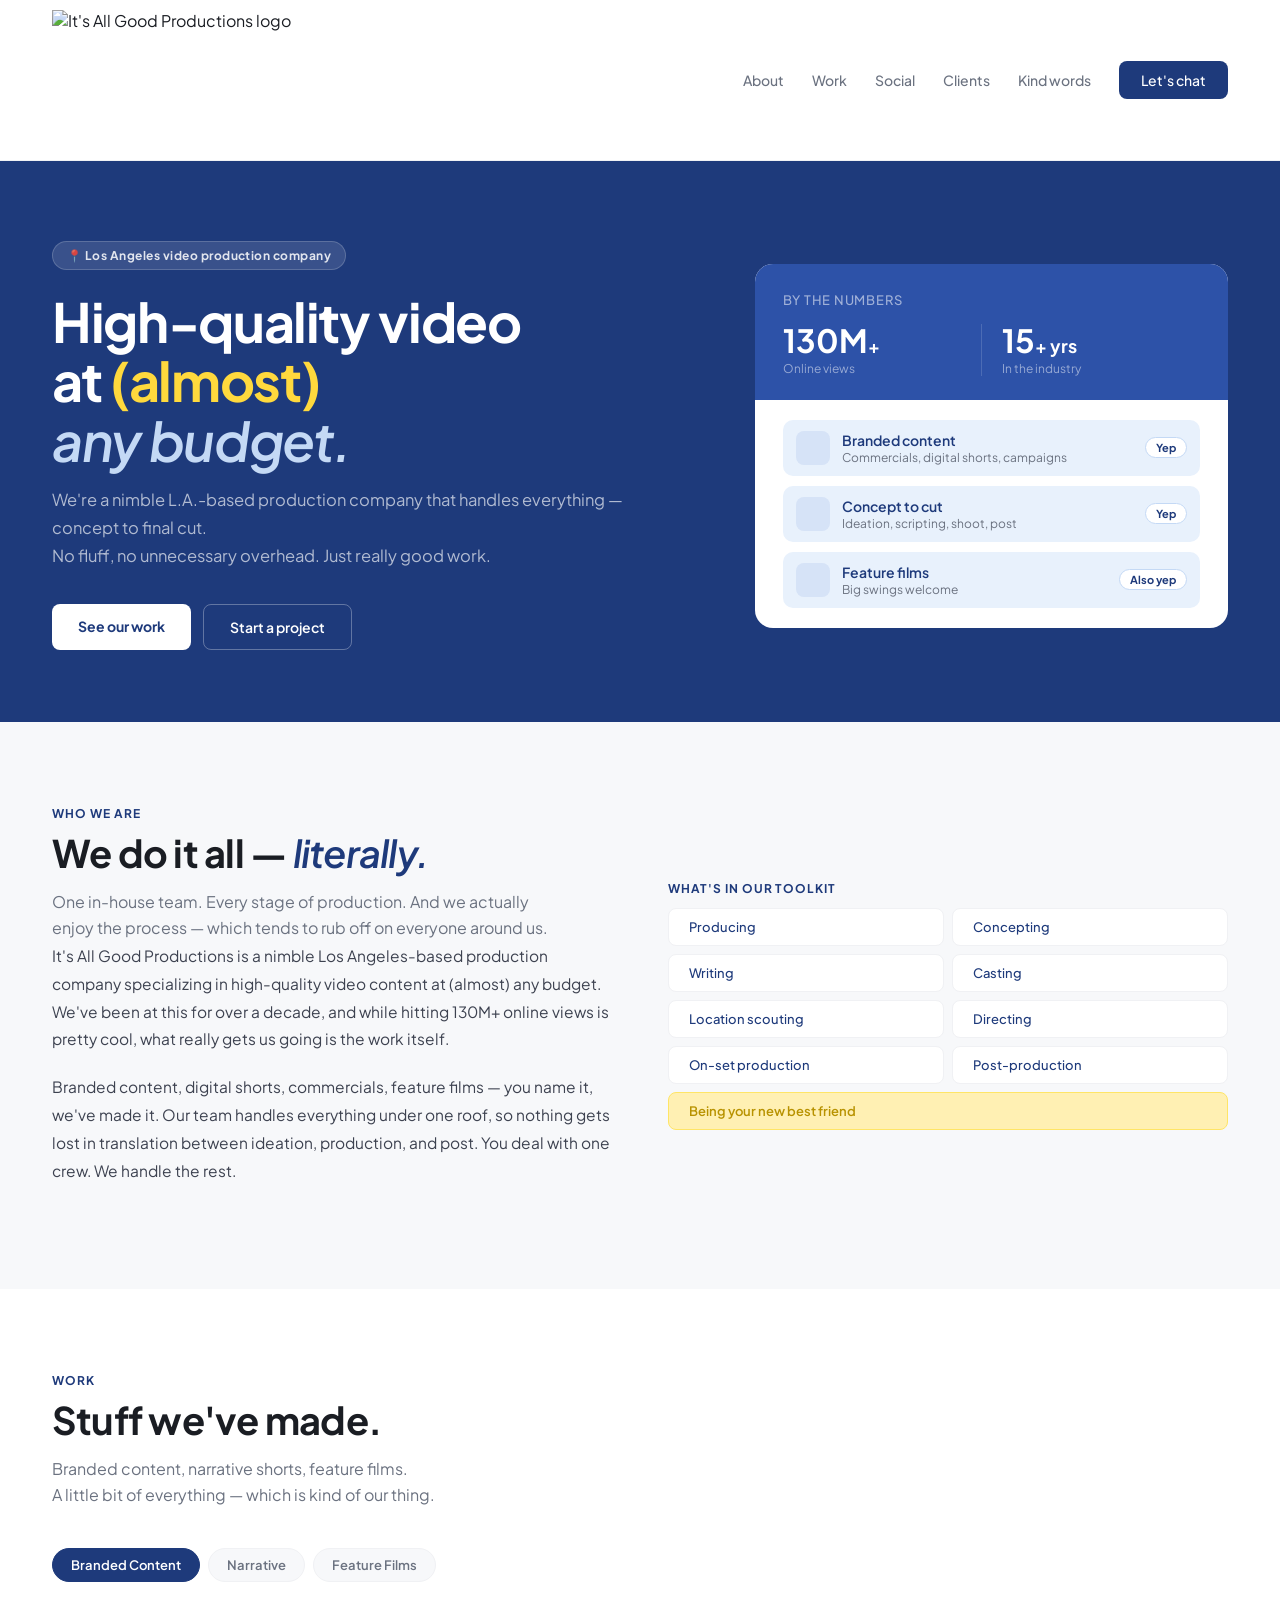
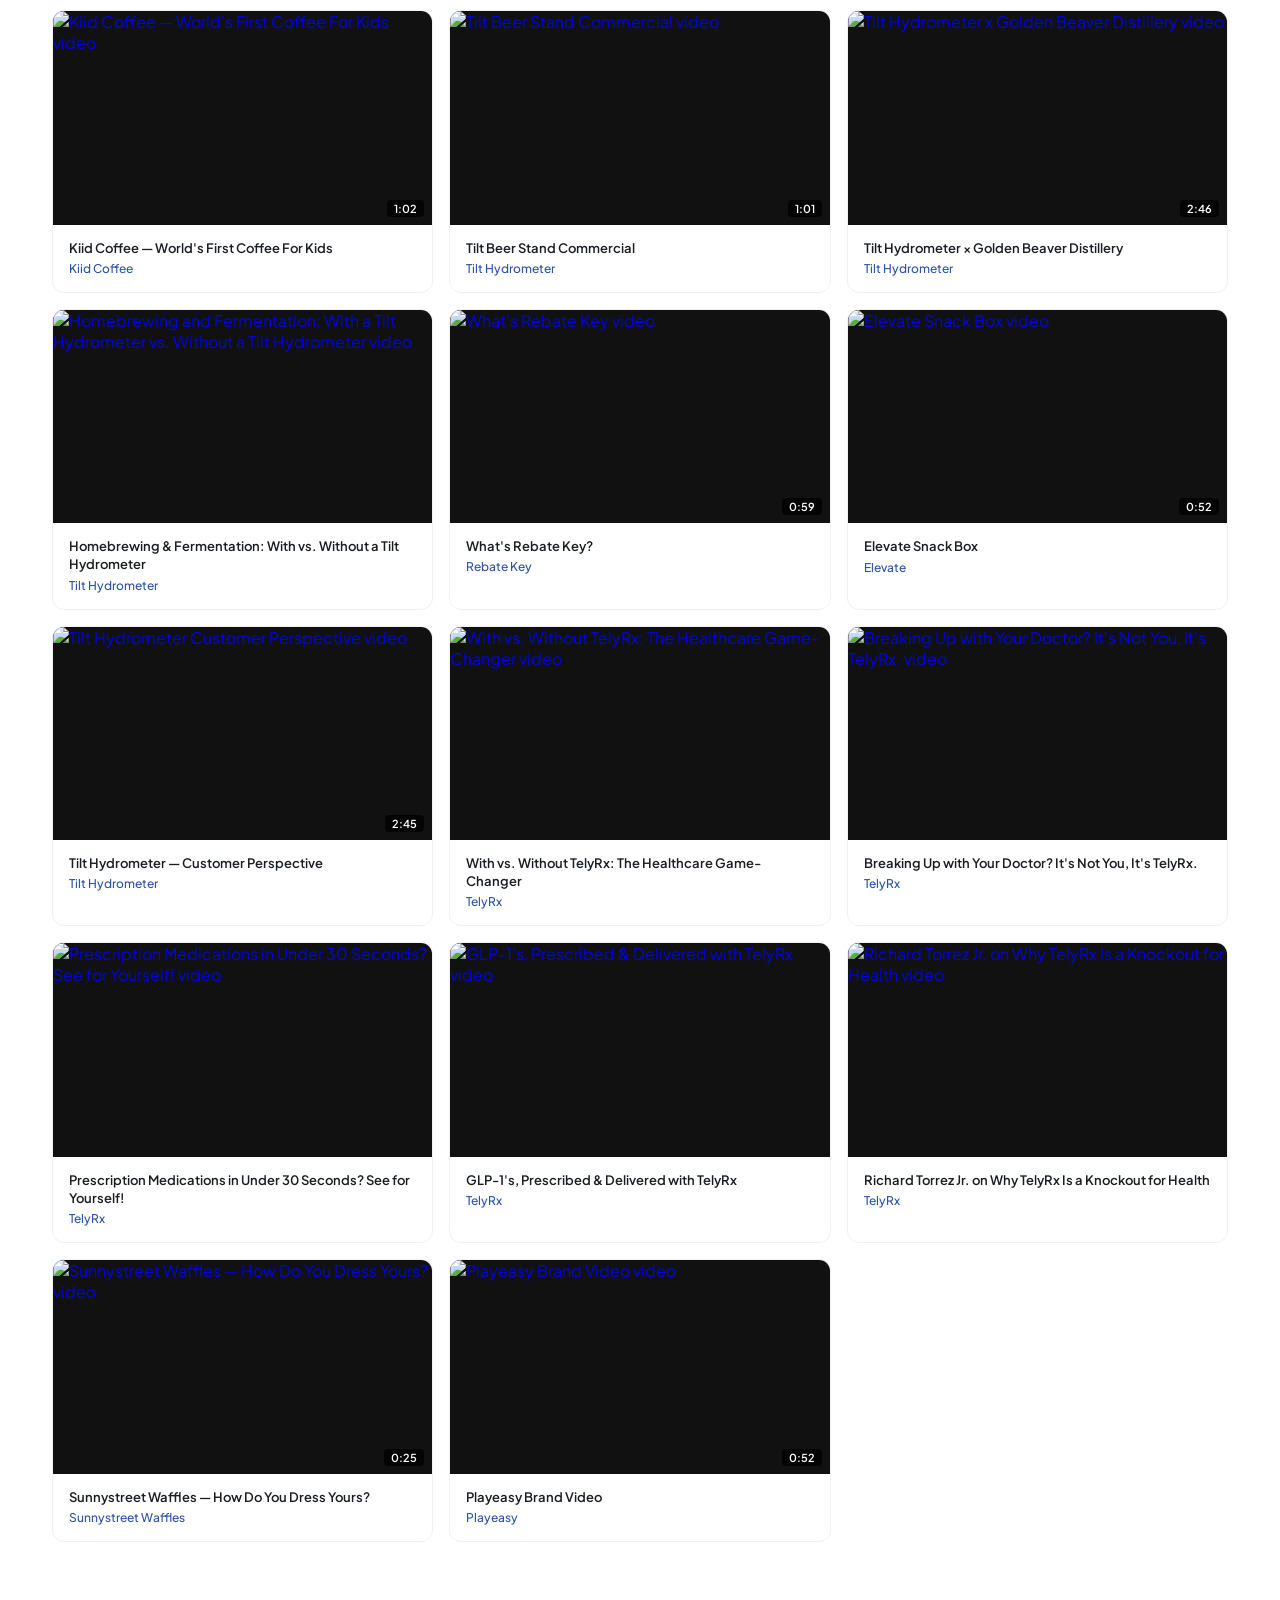
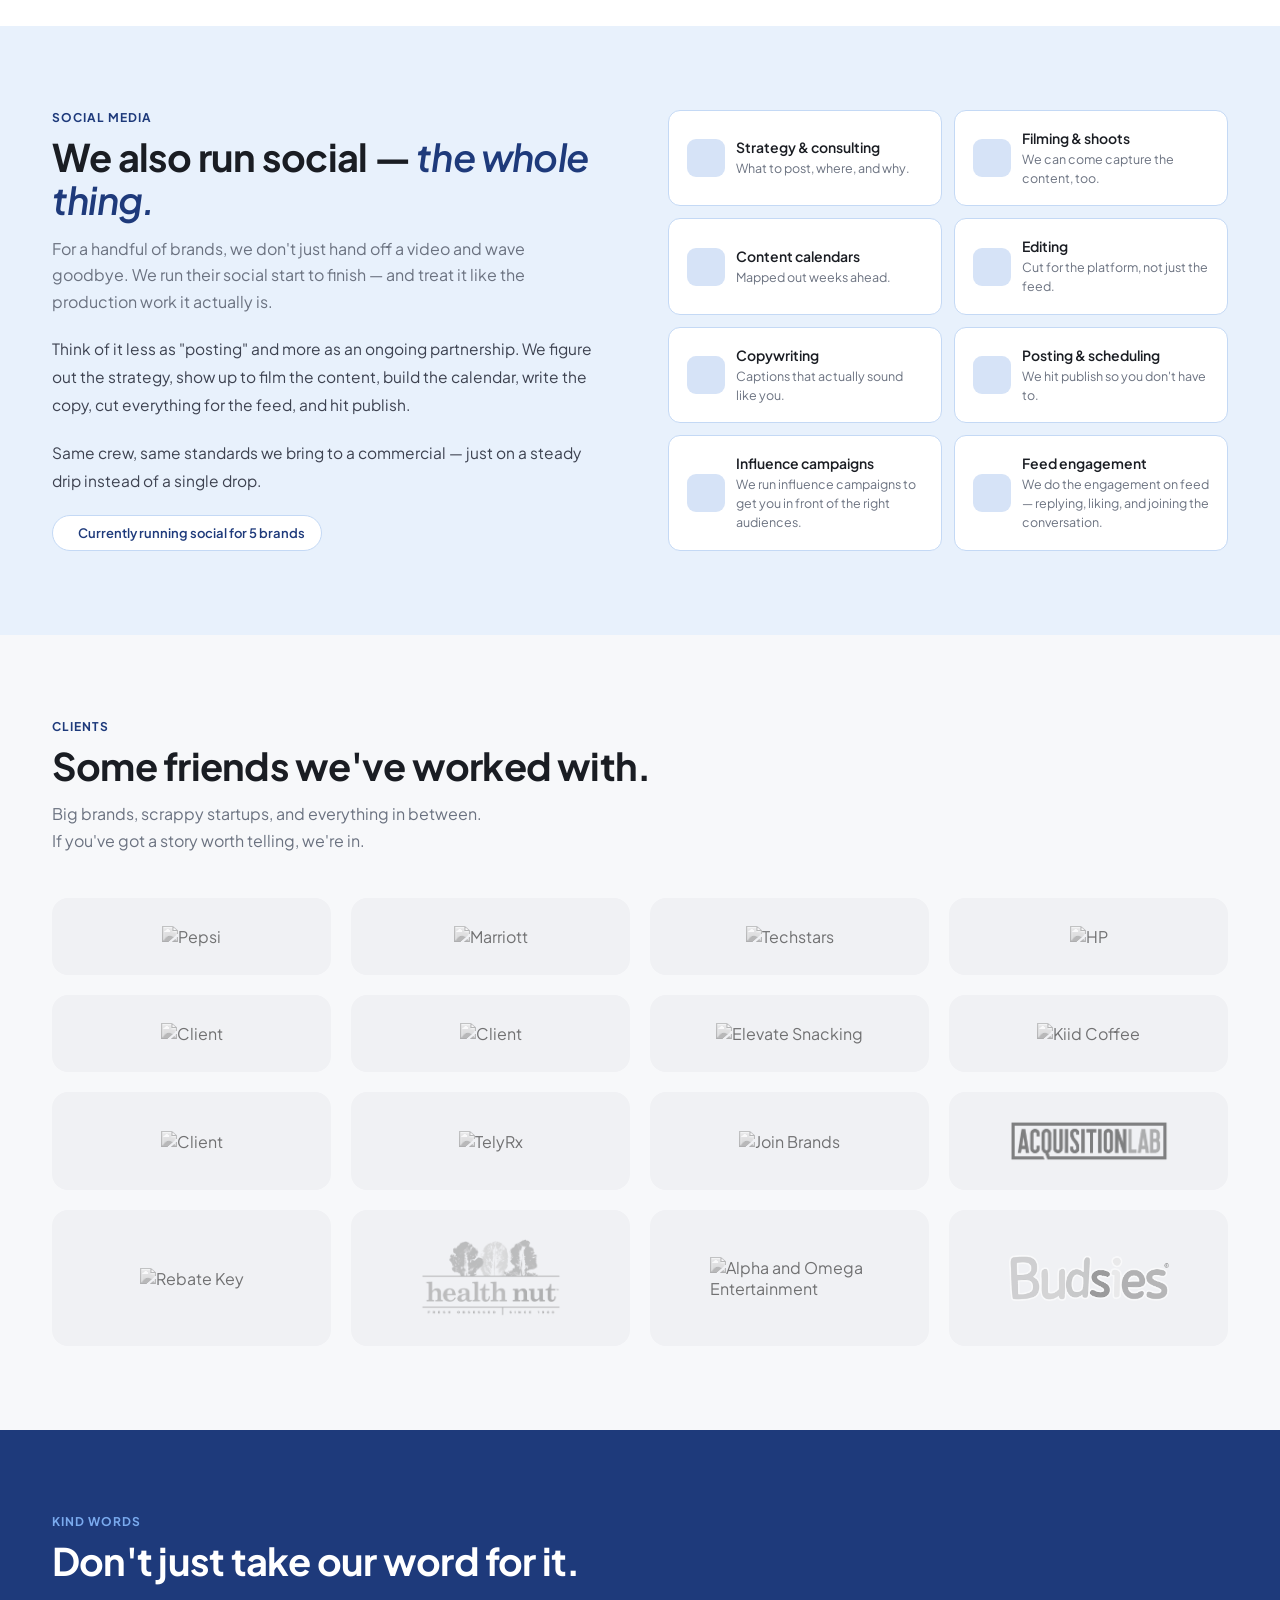
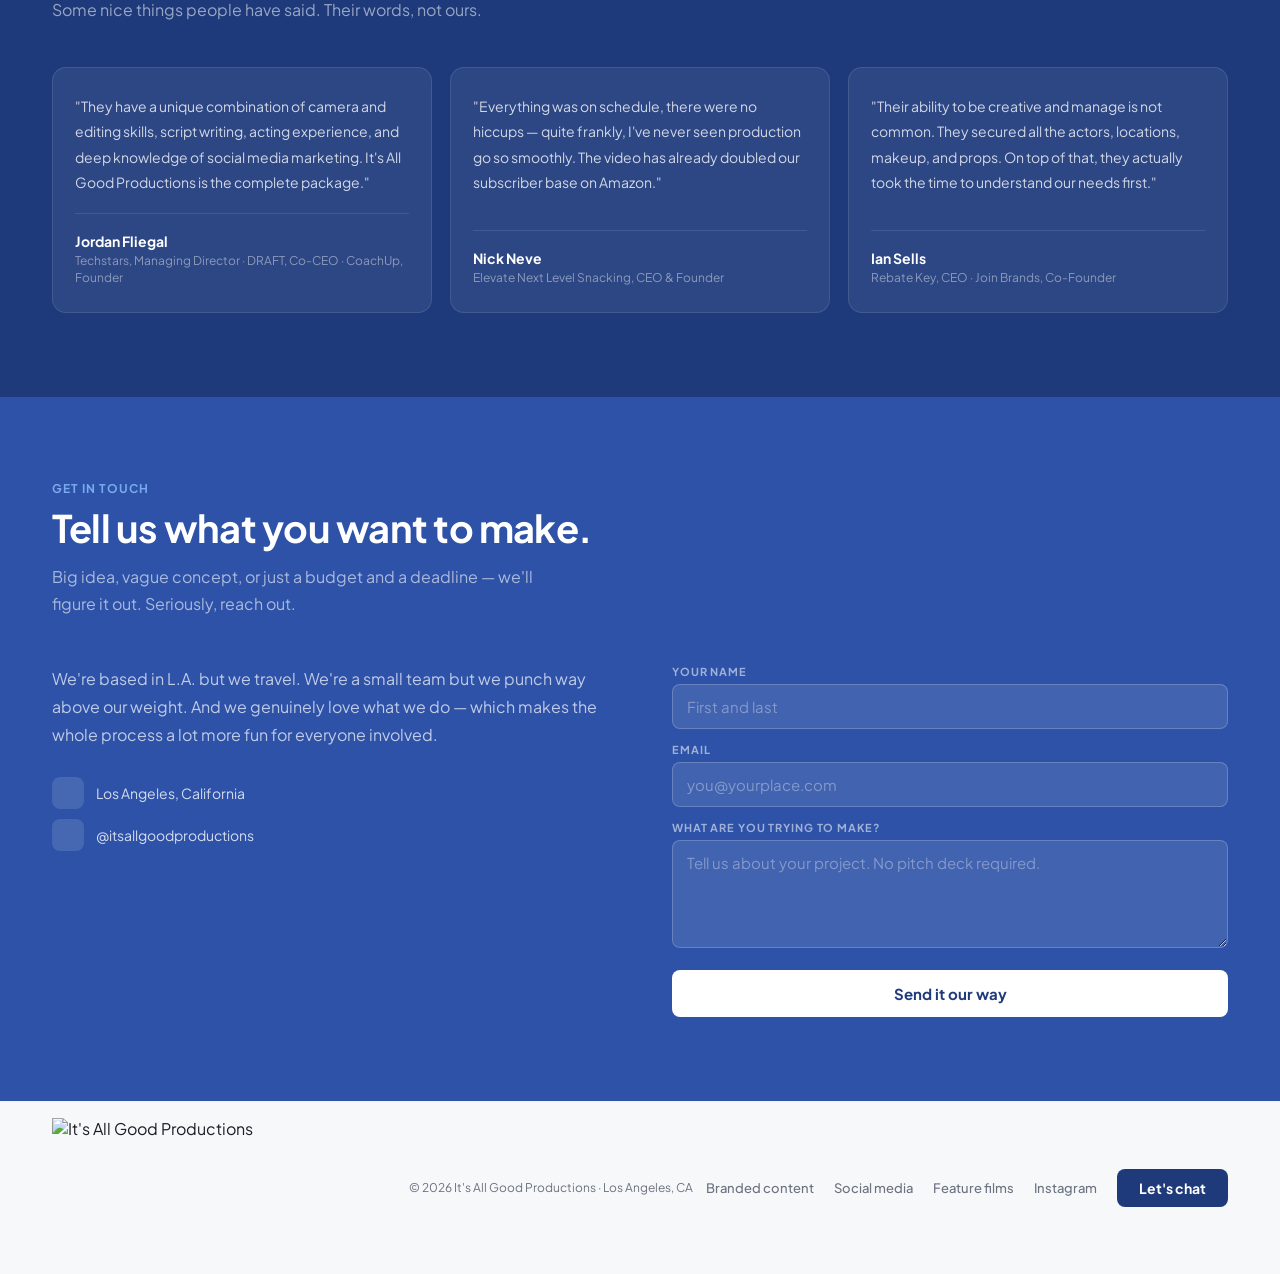
==== commit d3a55e81: "SEO fixes: apex canonical, service pages, schema, cleanup - Point canonical, OG, schema, robots, sit" ====
--- a/index.html
+++ b/index.html
@@ -7,16 +7,15 @@
 <!-- ===================== PRIMARY SEO ===================== -->
 <title>It's All Good Productions | Video Production Company | Los Angeles</title>
 <meta name="description" content="It's All Good Productions is a Los Angeles-based video production company specializing in branded content, commercials, digital shorts, and feature films at (almost) any budget. 130M+ online views." />
-<meta name="keywords" content="video production Los Angeles, branded content, commercial production, digital shorts, feature film production, LA video production company, corporate video, social media video" />
 <meta name="author" content="It's All Good Productions" />
-<link rel="canonical" href="https://www.itsallgoodproductions.com/" />
+<link rel="canonical" href="https://itsallgoodproductions.com/" />
 
 <!-- ===================== OPEN GRAPH (Facebook, LinkedIn) ===================== -->
 <meta property="og:type" content="website" />
-<meta property="og:url" content="https://www.itsallgoodproductions.com/" />
+<meta property="og:url" content="https://itsallgoodproductions.com/" />
 <meta property="og:title" content="It's All Good Productions | Video Production | Los Angeles" />
 <meta property="og:description" content="A nimble L.A.-based production company handling everything from concept to final cut. 130M+ online views. Branded content, commercials, feature films." />
-<meta property="og:image" content="https://www.itsallgoodproductions.com/og-image.jpg" />
+<meta property="og:image" content="https://itsallgoodproductions.com/og-image.jpg" />
 <meta property="og:image:width" content="1200" />
 <meta property="og:image:height" content="630" />
 <meta property="og:site_name" content="It's All Good Productions" />
@@ -24,10 +23,10 @@
 
 <!-- ===================== TWITTER CARD ===================== -->
 <meta name="twitter:card" content="summary_large_image" />
-<meta name="twitter:url" content="https://www.itsallgoodproductions.com/" />
+<meta name="twitter:url" content="https://itsallgoodproductions.com/" />
 <meta name="twitter:title" content="It's All Good Productions | Video Production | Los Angeles" />
 <meta name="twitter:description" content="A nimble L.A.-based production company handling everything from concept to final cut. 130M+ online views." />
-<meta name="twitter:image" content="https://www.itsallgoodproductions.com/og-image.jpg" />
+<meta name="twitter:image" content="https://itsallgoodproductions.com/og-image.jpg" />
 
 <!-- ===================== STRUCTURED DATA (JSON-LD) ===================== -->
 <script type="application/ld+json">
@@ -35,8 +34,10 @@
   "@context": "https://schema.org",
   "@type": "VideoProductionCompany",
   "name": "It's All Good Productions",
-  "url": "https://www.itsallgoodproductions.com",
-  "logo": "https://www.itsallgoodproductions.com/logo.png",
+  "url": "https://itsallgoodproductions.com",
+  "@id": "https://itsallgoodproductions.com/#organization",
+  "logo": "https://static.wixstatic.com/media/f0b3a9_5dcd21cc0b7a4dd7804effcf8ad4aef7~mv2.png",
+  "image": "https://itsallgoodproductions.com/og-image.jpg",
   "description": "Los Angeles-based full-service video production company specializing in branded content, commercials, digital shorts, and feature films.",
   "address": {
     "@type": "PostalAddress",
@@ -293,7 +294,7 @@
 <div class="hero">
   <div class="hero-inner">
     <div>
-      <div class="hero-tag">📍 Los Angeles, CA</div>
+      <div class="hero-tag">📍 Los Angeles video production company</div>
       <h1>High-quality video<br>at <span class="yellow">(almost)</span><br><span class="italic">any budget.</span></h1>
       <p class="hero-sub">We're a nimble L.A.-based production company that handles everything — concept to final cut.<br>No fluff, no unnecessary overhead. Just really good work.</p>
       <div class="hero-actions">
@@ -593,6 +594,9 @@
   </div>
   <div class="footer-copy">© 2026 It's All Good Productions · Los Angeles, CA</div>
   <div class="footer-right">
+    <a class="footer-ig" href="/branded-content-video-production-los-angeles/">Branded content</a>
+    <a class="footer-ig" href="/social-media-video-los-angeles/">Social media</a>
+    <a class="footer-ig" href="/feature-film-production-los-angeles/">Feature films</a>
     <a class="footer-ig" href="https://www.instagram.com/itsallgoodproductions" target="_blank" rel="noopener noreferrer">Instagram</a>
     <a class="footer-cta" href="#contact">Let's chat</a>
   </div>
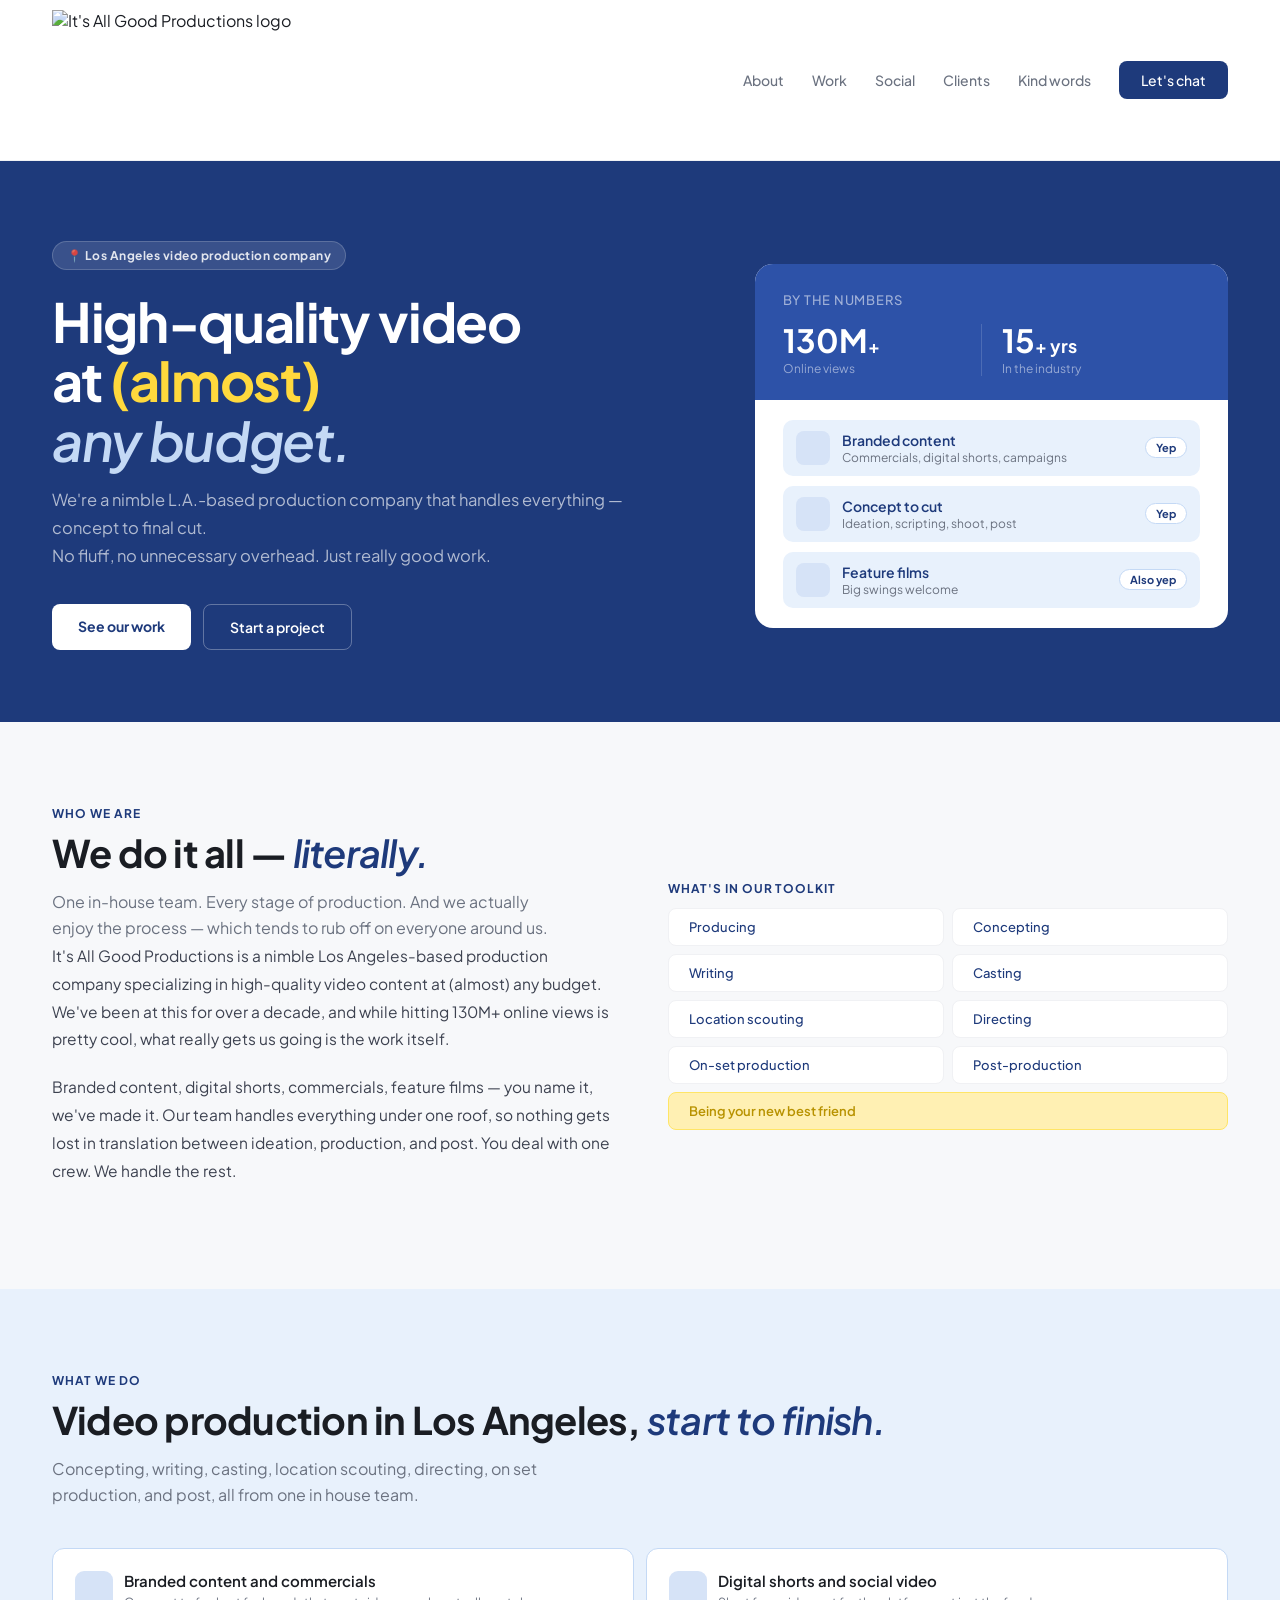
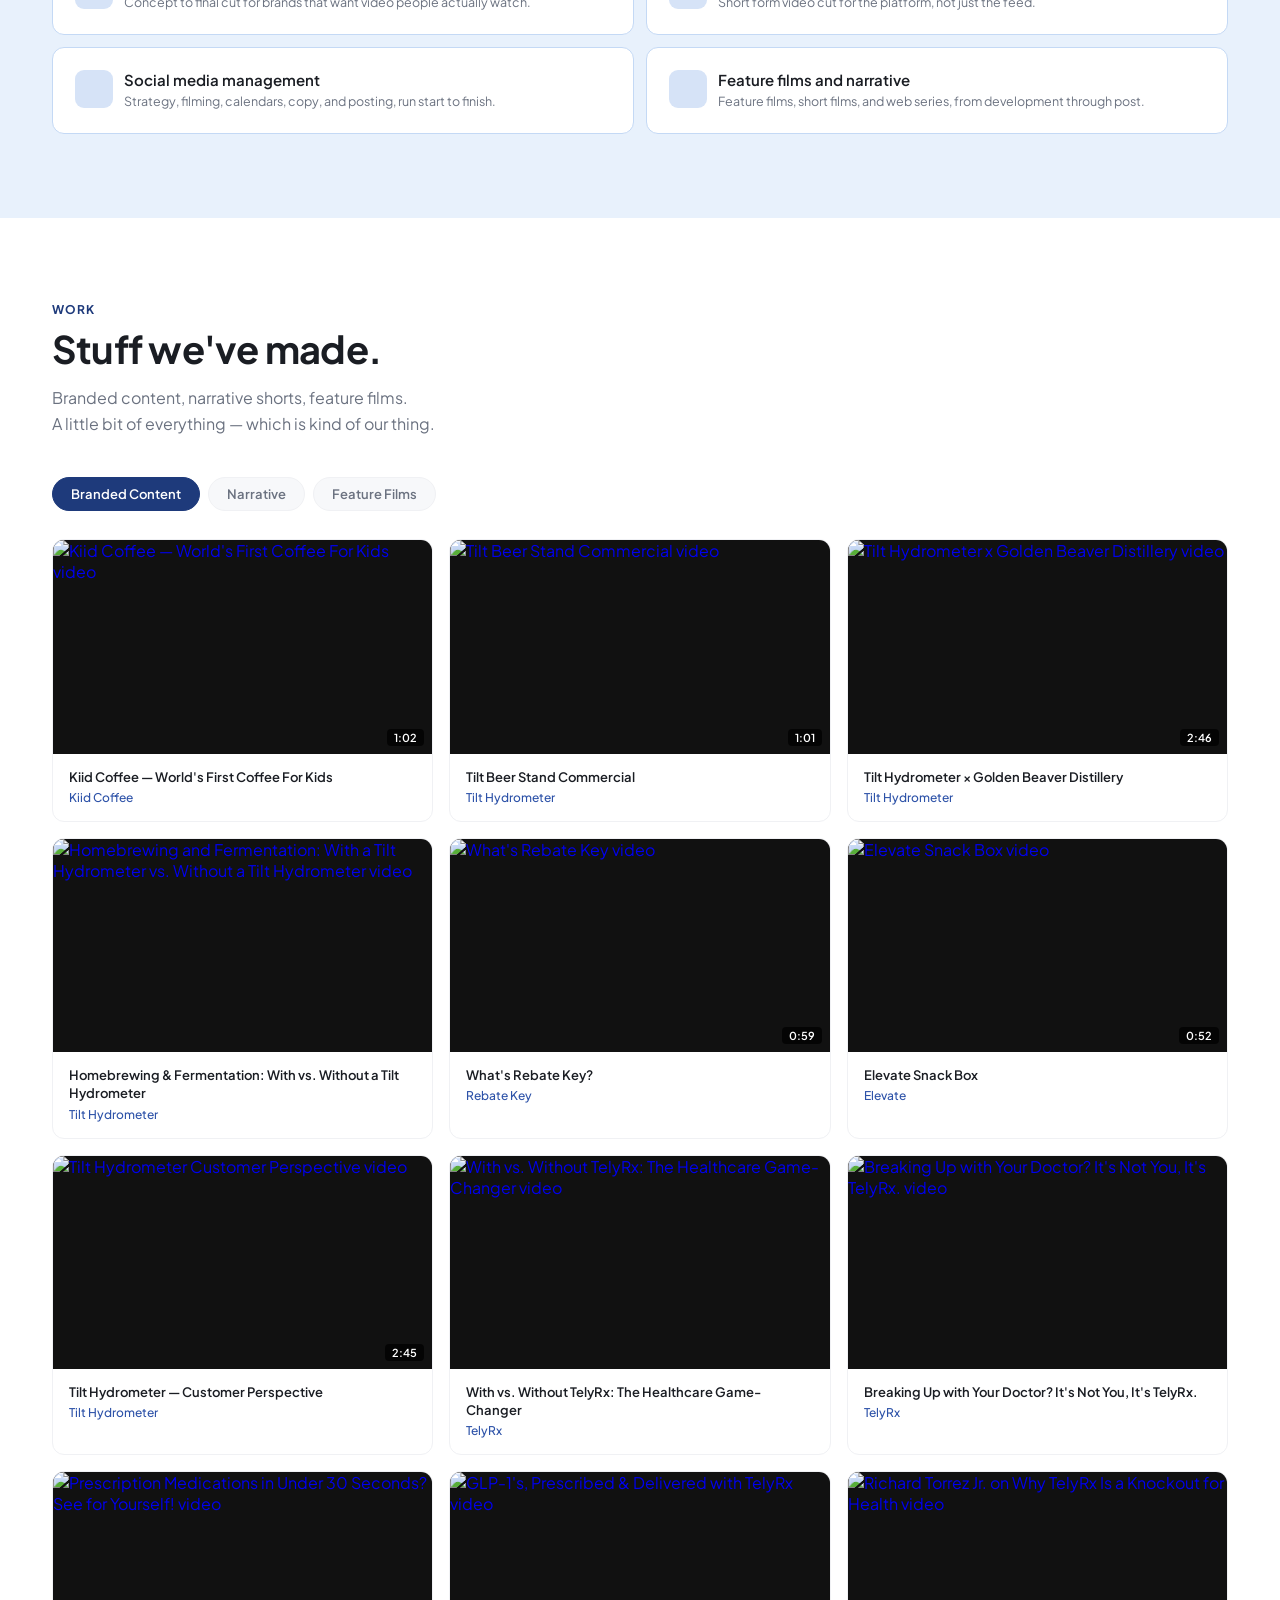
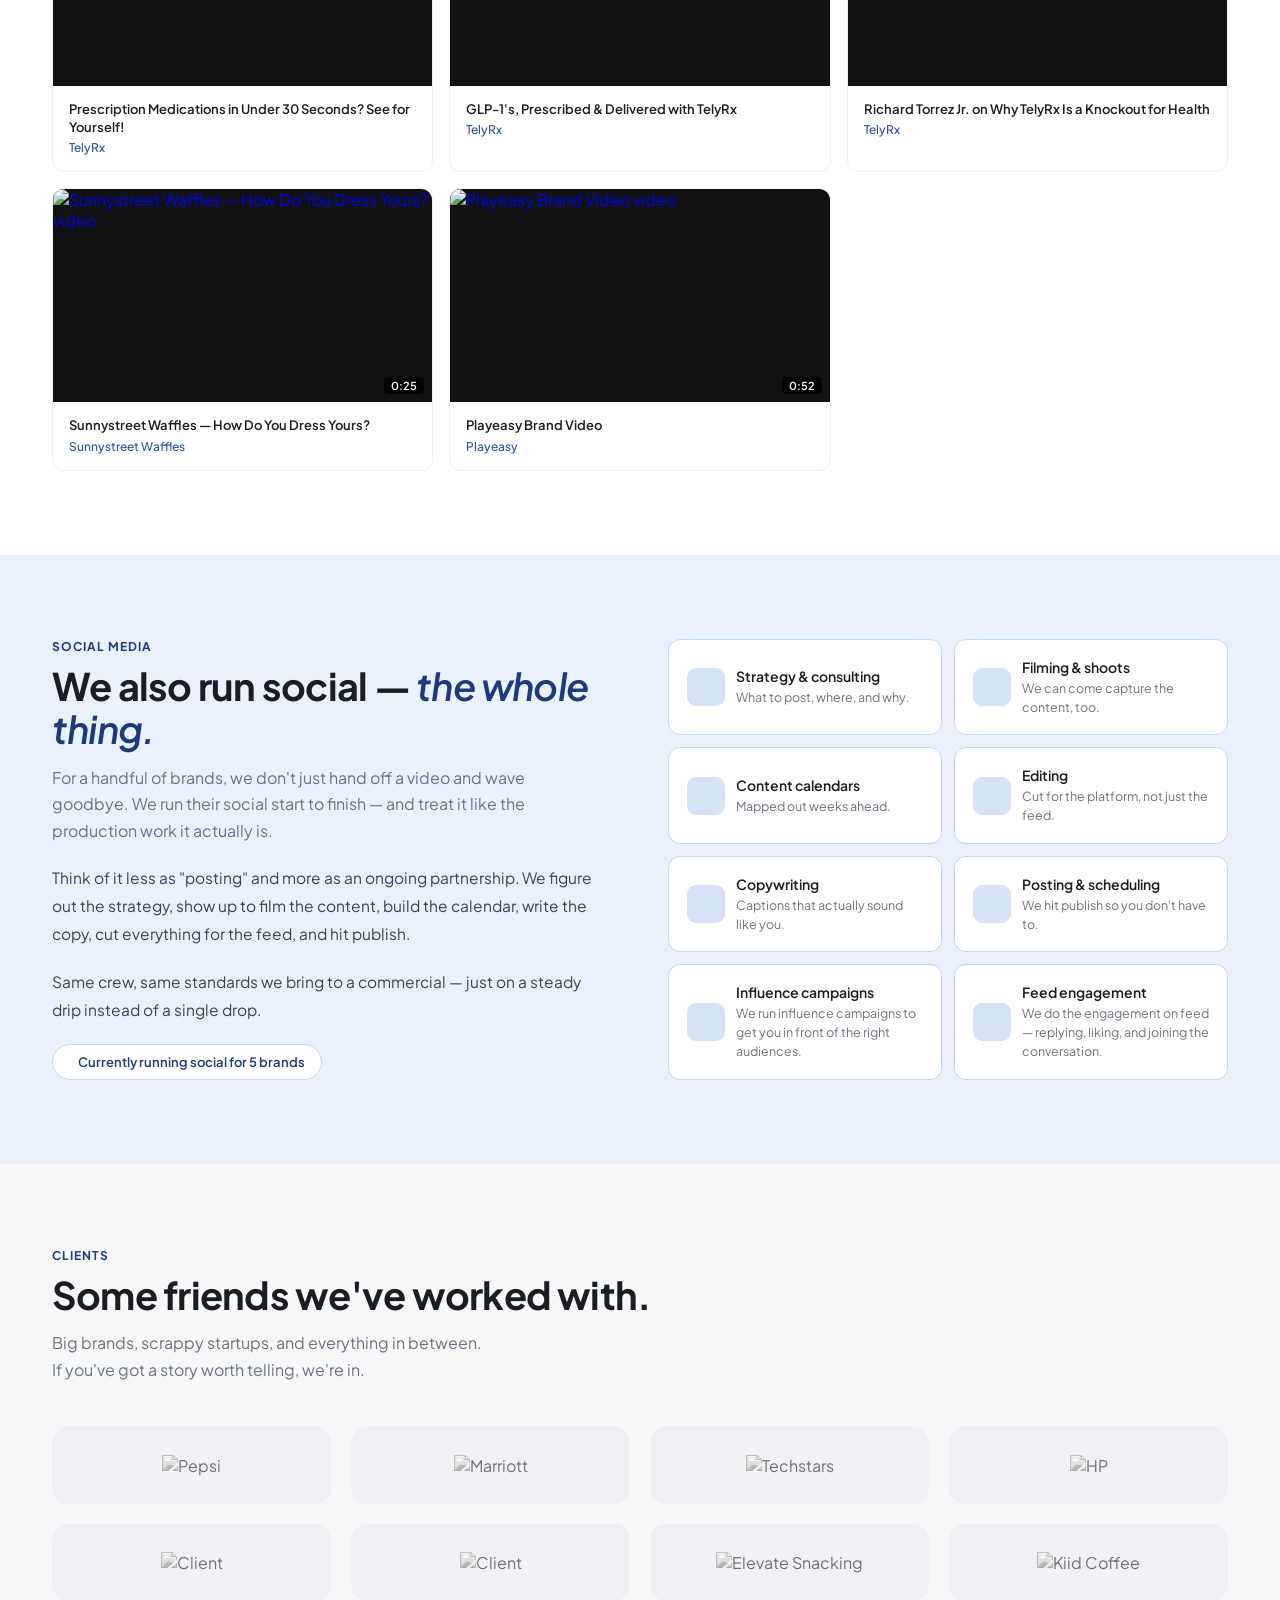
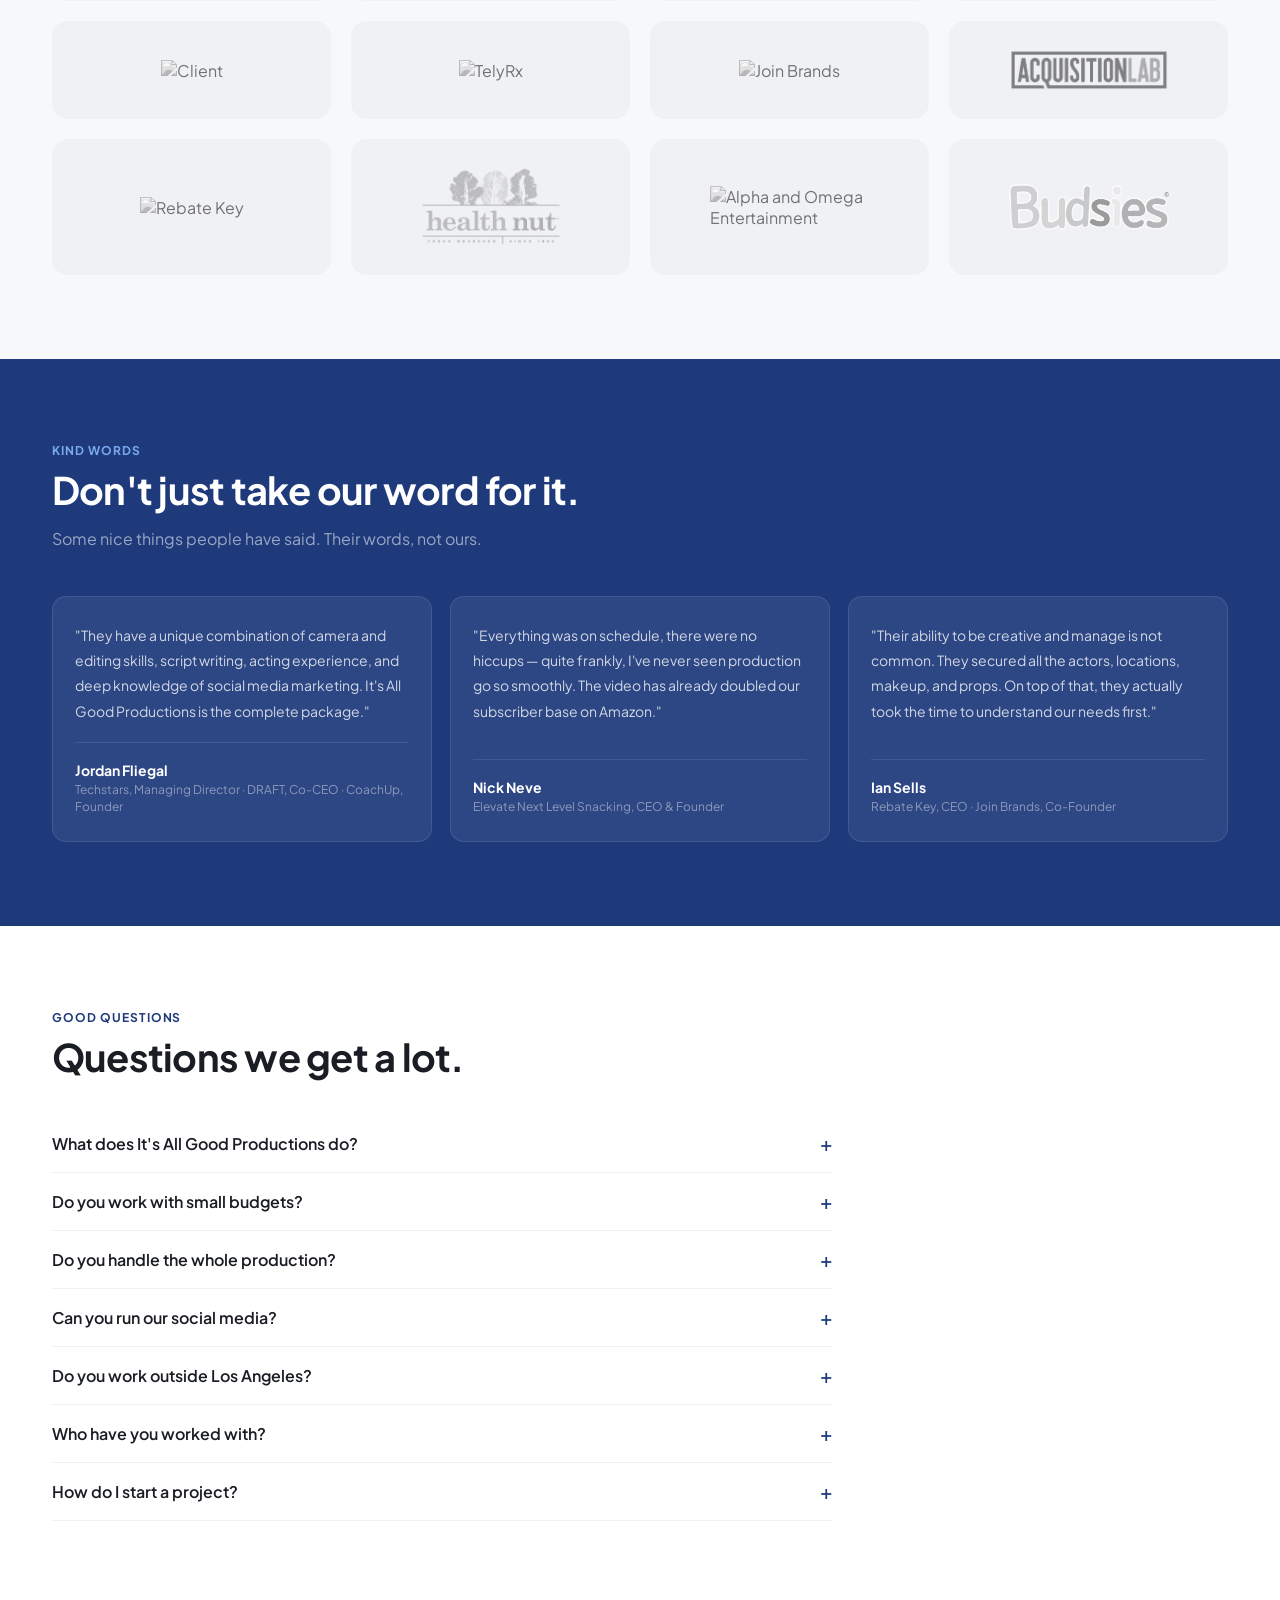
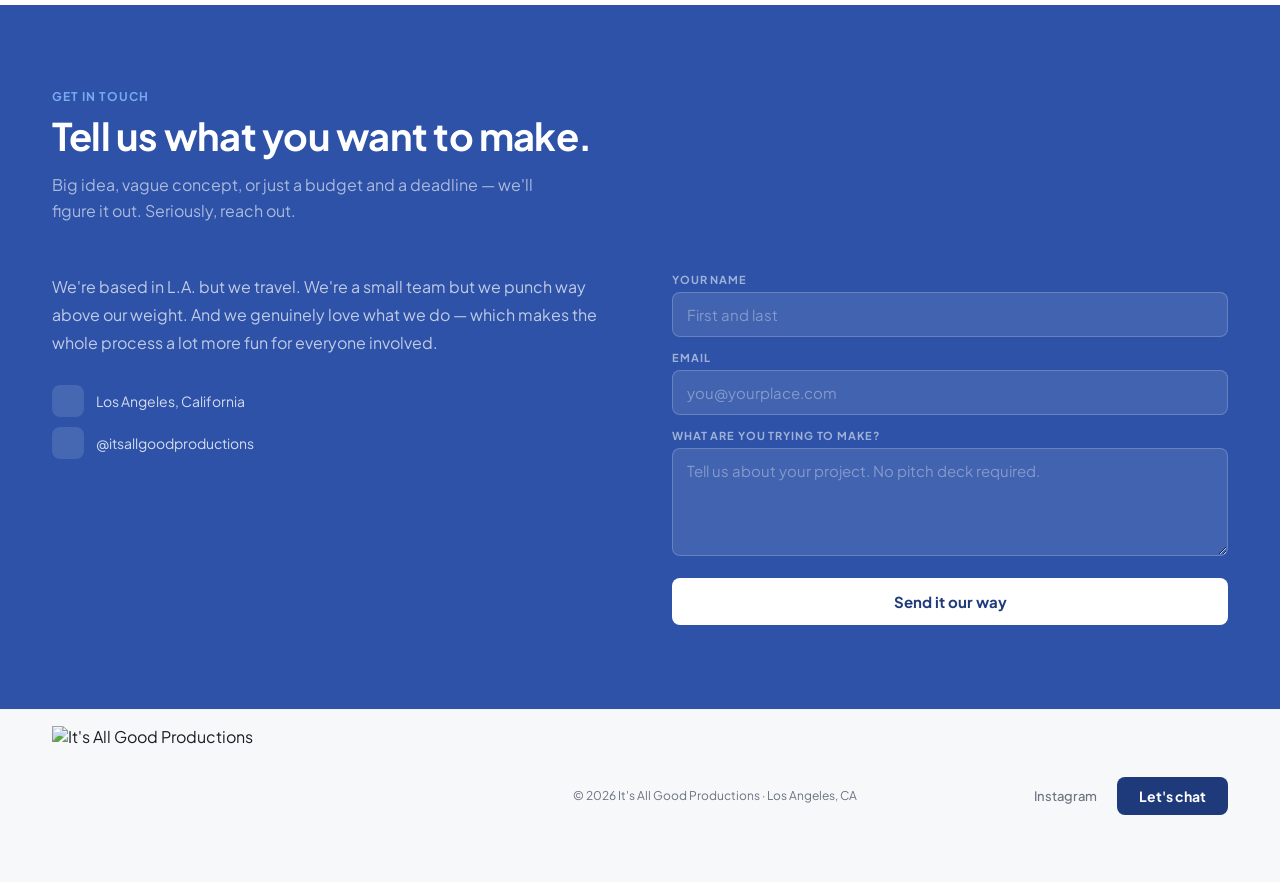
==== commit 5e9733b5: "Single page SEO overhaul: drop service pages, strengthen homepage - Remove the three service pages a" ====
--- a/index.html
+++ b/index.html
@@ -8,6 +8,8 @@
 <title>It's All Good Productions | Video Production Company | Los Angeles</title>
 <meta name="description" content="It's All Good Productions is a Los Angeles-based video production company specializing in branded content, commercials, digital shorts, and feature films at (almost) any budget. 130M+ online views." />
 <meta name="author" content="It's All Good Productions" />
+<meta name="robots" content="index, follow, max-image-preview:large, max-snippet:-1, max-video-preview:-1" />
+<meta name="theme-color" content="#1E3A7B" />
 <link rel="canonical" href="https://itsallgoodproductions.com/" />
 
 <!-- ===================== OPEN GRAPH (Facebook, LinkedIn) ===================== -->
@@ -32,28 +34,215 @@
 <script type="application/ld+json">
 {
   "@context": "https://schema.org",
-  "@type": "VideoProductionCompany",
-  "name": "It's All Good Productions",
-  "url": "https://itsallgoodproductions.com",
-  "@id": "https://itsallgoodproductions.com/#organization",
-  "logo": "https://static.wixstatic.com/media/f0b3a9_5dcd21cc0b7a4dd7804effcf8ad4aef7~mv2.png",
-  "image": "https://itsallgoodproductions.com/og-image.jpg",
-  "description": "Los Angeles-based full-service video production company specializing in branded content, commercials, digital shorts, and feature films.",
-  "address": {
-    "@type": "PostalAddress",
-    "addressLocality": "Los Angeles",
-    "addressRegion": "CA",
-    "addressCountry": "US"
-  },
-  "sameAs": [
-    "https://www.instagram.com/itsallgoodproductions"
-  ],
-  "areaServed": "United States",
-  "serviceType": ["Video Production", "Branded Content", "Commercial Production", "Feature Film Production", "Post-Production", "Social Media Management"]
+  "@graph": [
+    {
+      "@type": "ProfessionalService",
+      "@id": "https://itsallgoodproductions.com/#organization",
+      "name": "It's All Good Productions",
+      "alternateName": "It's All Good Productions LA",
+      "url": "https://itsallgoodproductions.com/",
+      "logo": {
+        "@type": "ImageObject",
+        "url": "https://static.wixstatic.com/media/f0b3a9_5dcd21cc0b7a4dd7804effcf8ad4aef7~mv2.png"
+      },
+      "image": "https://itsallgoodproductions.com/og-image.jpg",
+      "description": "Los Angeles video production company making branded content, commercials, digital shorts, and feature films at almost any budget, and running social media for brands. 130M+ online views.",
+      "slogan": "High quality video at (almost) any budget.",
+      "address": {
+        "@type": "PostalAddress",
+        "addressLocality": "Los Angeles",
+        "addressRegion": "CA",
+        "addressCountry": "US"
+      },
+      "areaServed": [
+        {
+          "@type": "City",
+          "name": "Los Angeles"
+        },
+        {
+          "@type": "Country",
+          "name": "United States"
+        }
+      ],
+      "knowsAbout": [
+        "Video production",
+        "Branded content",
+        "Commercial production",
+        "Digital shorts",
+        "Feature film production",
+        "Social media management",
+        "Post production"
+      ],
+      "sameAs": [
+        "https://www.instagram.com/itsallgoodproductions"
+      ],
+      "hasOfferCatalog": {
+        "@type": "OfferCatalog",
+        "name": "Video production services",
+        "itemListElement": [
+          {
+            "@type": "Offer",
+            "itemOffered": {
+              "@type": "Service",
+              "name": "Branded content and commercials",
+              "description": "Concept to final cut for brands that want video people actually watch.",
+              "provider": {
+                "@id": "https://itsallgoodproductions.com/#organization"
+              },
+              "areaServed": "Los Angeles"
+            }
+          },
+          {
+            "@type": "Offer",
+            "itemOffered": {
+              "@type": "Service",
+              "name": "Digital shorts and social video",
+              "description": "Short form video cut for the platform, not just the feed.",
+              "provider": {
+                "@id": "https://itsallgoodproductions.com/#organization"
+              },
+              "areaServed": "Los Angeles"
+            }
+          },
+          {
+            "@type": "Offer",
+            "itemOffered": {
+              "@type": "Service",
+              "name": "Social media management",
+              "description": "Strategy, filming, calendars, copy, and posting, run start to finish.",
+              "provider": {
+                "@id": "https://itsallgoodproductions.com/#organization"
+              },
+              "areaServed": "Los Angeles"
+            }
+          },
+          {
+            "@type": "Offer",
+            "itemOffered": {
+              "@type": "Service",
+              "name": "Feature films and narrative",
+              "description": "Feature films, short films, and web series, from development through post.",
+              "provider": {
+                "@id": "https://itsallgoodproductions.com/#organization"
+              },
+              "areaServed": "Los Angeles"
+            }
+          }
+        ]
+      }
+    },
+    {
+      "@type": "WebSite",
+      "@id": "https://itsallgoodproductions.com/#website",
+      "url": "https://itsallgoodproductions.com/",
+      "name": "It's All Good Productions",
+      "publisher": {
+        "@id": "https://itsallgoodproductions.com/#organization"
+      },
+      "inLanguage": "en-US"
+    },
+    {
+      "@type": "WebPage",
+      "@id": "https://itsallgoodproductions.com/#webpage",
+      "url": "https://itsallgoodproductions.com/",
+      "name": "It's All Good Productions | Video Production Company | Los Angeles",
+      "isPartOf": {
+        "@id": "https://itsallgoodproductions.com/#website"
+      },
+      "about": {
+        "@id": "https://itsallgoodproductions.com/#organization"
+      },
+      "primaryImageOfPage": "https://itsallgoodproductions.com/og-image.jpg",
+      "inLanguage": "en-US"
+    },
+    {
+      "@type": "FAQPage",
+      "@id": "https://itsallgoodproductions.com/#faq",
+      "mainEntity": [
+        {
+          "@type": "Question",
+          "name": "What does It's All Good Productions do?",
+          "acceptedAnswer": {
+            "@type": "Answer",
+            "text": "We are a Los Angeles video production company. We make branded content, commercials, digital shorts, and feature films, and we run social media start to finish for a handful of brands."
+          }
+        },
+        {
+          "@type": "Question",
+          "name": "Do you work with small budgets?",
+          "acceptedAnswer": {
+            "@type": "Answer",
+            "text": "Yes. We make high quality video at almost any budget and keep overhead low. Tell us your budget and deadline and we will figure out the best version of the idea that fits."
+          }
+        },
+        {
+          "@type": "Question",
+          "name": "Do you handle the whole production?",
+          "acceptedAnswer": {
+            "@type": "Answer",
+            "text": "Yes. One in house team handles concepting, writing, casting, location scouting, directing, on set production, and post production, so you deal with one crew."
+          }
+        },
+        {
+          "@type": "Question",
+          "name": "Can you run our social media?",
+          "acceptedAnswer": {
+            "@type": "Answer",
+            "text": "Yes. For a handful of brands we handle strategy, filming, content calendars, editing, copywriting, posting, influence campaigns, and feed engagement. We are currently running social for 5 brands."
+          }
+        },
+        {
+          "@type": "Question",
+          "name": "Do you work outside Los Angeles?",
+          "acceptedAnswer": {
+            "@type": "Answer",
+            "text": "We are based in Los Angeles but we travel."
+          }
+        },
+        {
+          "@type": "Question",
+          "name": "Who have you worked with?",
+          "acceptedAnswer": {
+            "@type": "Answer",
+            "text": "Clients include Pepsi, Marriott, Techstars, HP, Elevate Next Level Snacking, Kiid Coffee, TelyRx, Join Brands, Rebate Key, and Acquisition Lab."
+          }
+        },
+        {
+          "@type": "Question",
+          "name": "How do I start a project?",
+          "acceptedAnswer": {
+            "@type": "Answer",
+            "text": "Use the contact form on this page. A big idea, a vague concept, or just a budget and a deadline is enough to get started."
+          }
+        }
+      ]
+    },
+    {
+      "@type": "Movie",
+      "name": "Better Than Yourself",
+      "description": "Four friends struggling in their careers embark on a weekend getaway only to discover their wildest dreams have inexplicably come true.",
+      "sameAs": "https://www.imdb.com/title/tt15244124/",
+      "productionCompany": {
+        "@id": "https://itsallgoodproductions.com/#organization"
+      }
+    },
+    {
+      "@type": "Movie",
+      "name": "On the Market",
+      "description": "When a newly engaged couple does a rent-to-own program on their dream home, they soon question whether their relationship, or the house, was meant to be.",
+      "sameAs": "https://www.imdb.com/title/tt27703327/",
+      "productionCompany": {
+        "@id": "https://itsallgoodproductions.com/#organization"
+      }
+    }
+  ]
 }
 </script>
 
 <!-- ===================== FONTS & ICONS ===================== -->
+<link rel="preconnect" href="https://fonts.googleapis.com" />
+<link rel="preconnect" href="https://fonts.gstatic.com" crossorigin />
+<link rel="preconnect" href="https://cdn.jsdelivr.net" crossorigin />
 <link href="https://fonts.googleapis.com/css2?family=Plus+Jakarta+Sans:ital,wght@0,300;0,400;0,500;0,600;0,700;1,400;1,600&display=swap" rel="stylesheet" />
 <link rel="stylesheet" href="https://cdn.jsdelivr.net/npm/@tabler/icons-webfont@latest/tabler-icons.min.css" />
 
@@ -242,6 +431,22 @@
 .footer-cta { padding: 10px 22px; background: var(--navy); color: var(--white); border-radius: 8px; font-size: 14px; font-weight: 700; text-decoration: none; transition: background 0.18s; }
 .footer-cta:hover { background: var(--navy-mid); }
 
+/* SERVICES */
+.services { background: var(--sky); }
+.services-grid { display: grid; grid-template-columns: 1fr 1fr; gap: 12px; margin-top: 40px; }
+.services-grid .social-card { align-items: flex-start; padding: 22px; }
+.services-grid .social-card-title { font-size: 15px; }
+
+/* FAQ */
+.faq { background: var(--white); }
+.faq-list { max-width: 780px; margin-top: 36px; }
+.faq-list details { border-bottom: 1px solid var(--gray-xlight); padding: 18px 0; }
+.faq-list summary { font-size: 16px; font-weight: 600; color: var(--text); cursor: pointer; list-style: none; display: flex; justify-content: space-between; gap: 16px; }
+.faq-list summary::-webkit-details-marker { display: none; }
+.faq-list summary::after { content: "+"; font-size: 20px; font-weight: 500; color: var(--navy); line-height: 1; }
+.faq-list details[open] summary::after { content: "\2212"; }
+.faq-list details p { margin-top: 10px; font-size: 15px; color: var(--text-mid); line-height: 1.75; }
+
 /* RESPONSIVE */
 @media (max-width: 900px) {
   nav { padding: 16px 24px; }
@@ -258,6 +463,7 @@
   .test-grid { grid-template-columns: 1fr; }
   .contact-grid { grid-template-columns: 1fr; gap: 36px; }
   .films-grid { grid-template-columns: 1fr; }
+  .services-grid { grid-template-columns: 1fr; }
   footer { flex-direction: column; gap: 16px; text-align: center; padding: 24px; }
   .footer-right { justify-content: center; }
 }
@@ -274,7 +480,7 @@
 </head>
 <body>
 
-<nav>
+<nav aria-label="Main">
   <div class="nav-logo">
     <img src="https://static.wixstatic.com/media/f0b3a9_5dcd21cc0b7a4dd7804effcf8ad4aef7~mv2.png/v1/crop/x_0,y_1235,w_4167,h_1698/fill/w_598,h_244,al_c,q_85,usm_0.66_1.00_0.01,enc_avif,quality_auto/Logo%20Final%20File-01.png" alt="It's All Good Productions logo" width="200" height="82" />
   </div>
@@ -364,6 +570,31 @@
   </div>
 </section>
 
+<!-- SERVICES -->
+<section class="services" id="services">
+  <div class="section-tag">What we do</div>
+  <h2 class="section-title">Video production in Los Angeles, <em>start to finish.</em></h2>
+  <p class="section-sub">Concepting, writing, casting, location scouting, directing, on set production, and post, all from one in house team.</p>
+  <div class="services-grid">
+    <div class="social-card">
+      <div class="social-card-icon"><i class="ti ti-movie" aria-hidden="true"></i></div>
+      <div><h3 class="social-card-title">Branded content and commercials</h3><p class="social-card-desc">Concept to final cut for brands that want video people actually watch.</p></div>
+    </div>
+    <div class="social-card">
+      <div class="social-card-icon"><i class="ti ti-device-mobile" aria-hidden="true"></i></div>
+      <div><h3 class="social-card-title">Digital shorts and social video</h3><p class="social-card-desc">Short form video cut for the platform, not just the feed.</p></div>
+    </div>
+    <div class="social-card">
+      <div class="social-card-icon"><i class="ti ti-broadcast" aria-hidden="true"></i></div>
+      <div><h3 class="social-card-title">Social media management</h3><p class="social-card-desc">Strategy, filming, calendars, copy, and posting, run start to finish.</p></div>
+    </div>
+    <div class="social-card">
+      <div class="social-card-icon"><i class="ti ti-device-tv" aria-hidden="true"></i></div>
+      <div><h3 class="social-card-title">Feature films and narrative</h3><p class="social-card-desc">Feature films, short films, and web series, from development through post.</p></div>
+    </div>
+  </div>
+</section>
+
 <!-- WORK -->
 <section class="work" id="work">
   <div class="section-tag">Work</div>
@@ -452,7 +683,7 @@
         <div class="film-poster"><img src="https://static.wixstatic.com/media/f0b3a9_483ea83513b24a53be1534ce9dbefafc~mv2.png/v1/crop/x_28,y_3,w_848,h_1247/fill/w_339,h_498,al_c,q_85,usm_0.66_1.00_0.01,enc_avif,quality_auto/Screenshot%202023-09-14%20at%2010_21_46%20AM.png" alt="Better Than Yourself feature film poster" loading="lazy" /></div>
         <div class="film-info"><div class="film-badge post">Post-Production</div><div class="film-title">Better Than Yourself</div><div class="film-desc">Four friends struggling in their careers embark on a weekend getaway only to discover their wildest dreams have inexplicably come true.</div><div class="film-imdb"><i class="ti ti-external-link" style="font-size:13px" aria-hidden="true"></i> View on IMDb</div></div>
       </a>
-      <a class="film-card" href="https://www.imdb.com/title/tt15244124/" target="_blank" rel="noopener noreferrer">
+      <a class="film-card" href="https://www.imdb.com/title/tt27703327/" target="_blank" rel="noopener noreferrer">
         <div class="film-poster"><img src="https://static.wixstatic.com/media/f0b3a9_abda6afc8d9d49bcb596adde7f2d14f0~mv2.png/v1/fill/w_332,h_498,al_c,q_85,usm_0.66_1.00_0.01,enc_avif,quality_auto/Screenshot%202025-09-29%20at%2010_24_39%E2%80%AFAM.png" alt="On the Market feature film poster" loading="lazy" /></div>
         <div class="film-info"><div class="film-badge">Now Streaming</div><div class="film-title">On the Market</div><div class="film-desc">When a newly engaged couple does a rent-to-own program on their dream home, they soon question whether their relationship — or the house — was meant to be.</div><div class="film-imdb"><i class="ti ti-external-link" style="font-size:13px" aria-hidden="true"></i> View on IMDb</div></div>
       </a>
@@ -557,6 +788,21 @@
   </div>
 </section>
 
+<!-- FAQ -->
+<section class="faq" id="faq">
+  <div class="section-tag">Good questions</div>
+  <h2 class="section-title">Questions we get a lot.</h2>
+  <div class="faq-list">
+    <details><summary>What does It&#39;s All Good Productions do?</summary><p>We are a Los Angeles video production company. We make branded content, commercials, digital shorts, and feature films, and we run social media start to finish for a handful of brands.</p></details>
+    <details><summary>Do you work with small budgets?</summary><p>Yes. We make high quality video at almost any budget and keep overhead low. Tell us your budget and deadline and we will figure out the best version of the idea that fits.</p></details>
+    <details><summary>Do you handle the whole production?</summary><p>Yes. One in house team handles concepting, writing, casting, location scouting, directing, on set production, and post production, so you deal with one crew.</p></details>
+    <details><summary>Can you run our social media?</summary><p>Yes. For a handful of brands we handle strategy, filming, content calendars, editing, copywriting, posting, influence campaigns, and feed engagement. We are currently running social for 5 brands.</p></details>
+    <details><summary>Do you work outside Los Angeles?</summary><p>We are based in Los Angeles but we travel.</p></details>
+    <details><summary>Who have you worked with?</summary><p>Clients include Pepsi, Marriott, Techstars, HP, Elevate Next Level Snacking, Kiid Coffee, TelyRx, Join Brands, Rebate Key, and Acquisition Lab.</p></details>
+    <details><summary>How do I start a project?</summary><p>Use the contact form on this page. A big idea, a vague concept, or just a budget and a deadline is enough to get started.</p></details>
+  </div>
+</section>
+
 <!-- CONTACT -->
 <section class="contact" id="contact">
   <div class="section-tag">Get in touch</div>
@@ -594,9 +840,6 @@
   </div>
   <div class="footer-copy">© 2026 It's All Good Productions · Los Angeles, CA</div>
   <div class="footer-right">
-    <a class="footer-ig" href="/branded-content-video-production-los-angeles/">Branded content</a>
-    <a class="footer-ig" href="/social-media-video-los-angeles/">Social media</a>
-    <a class="footer-ig" href="/feature-film-production-los-angeles/">Feature films</a>
     <a class="footer-ig" href="https://www.instagram.com/itsallgoodproductions" target="_blank" rel="noopener noreferrer">Instagram</a>
     <a class="footer-cta" href="#contact">Let's chat</a>
   </div>
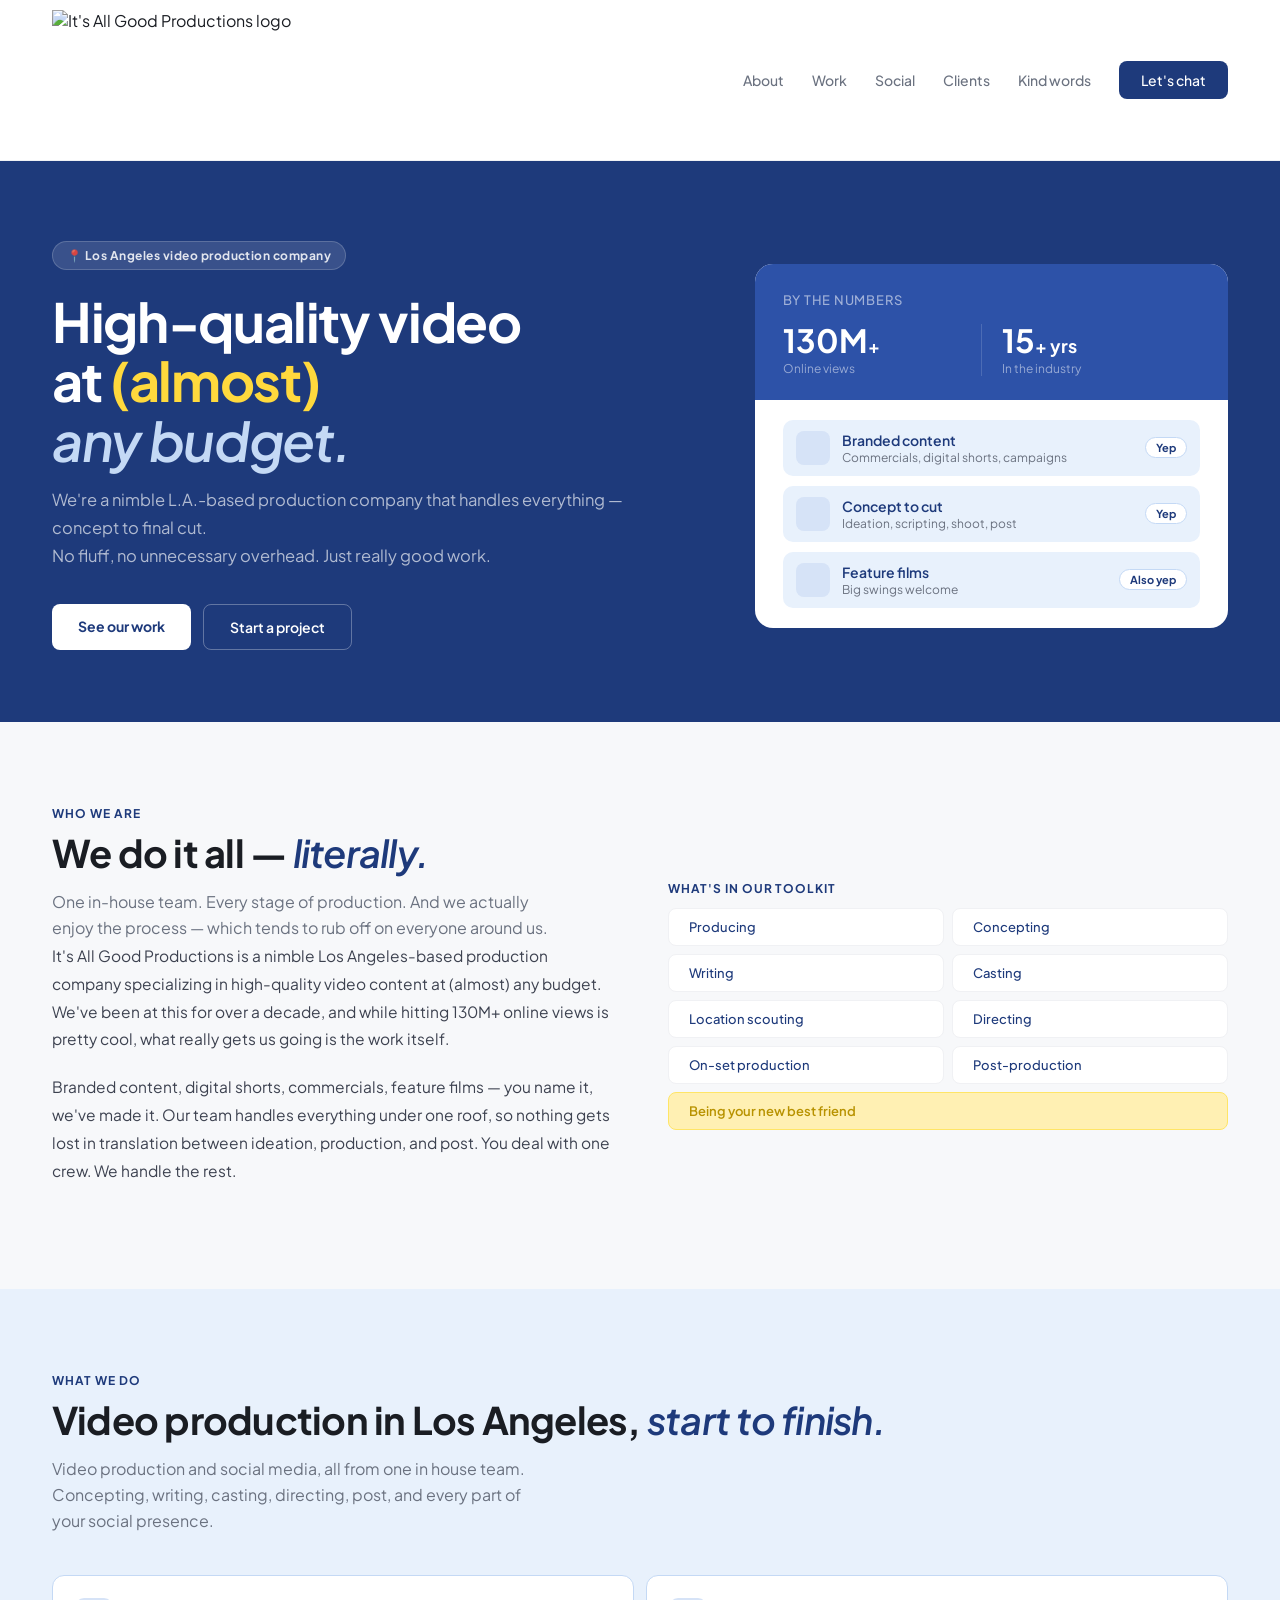
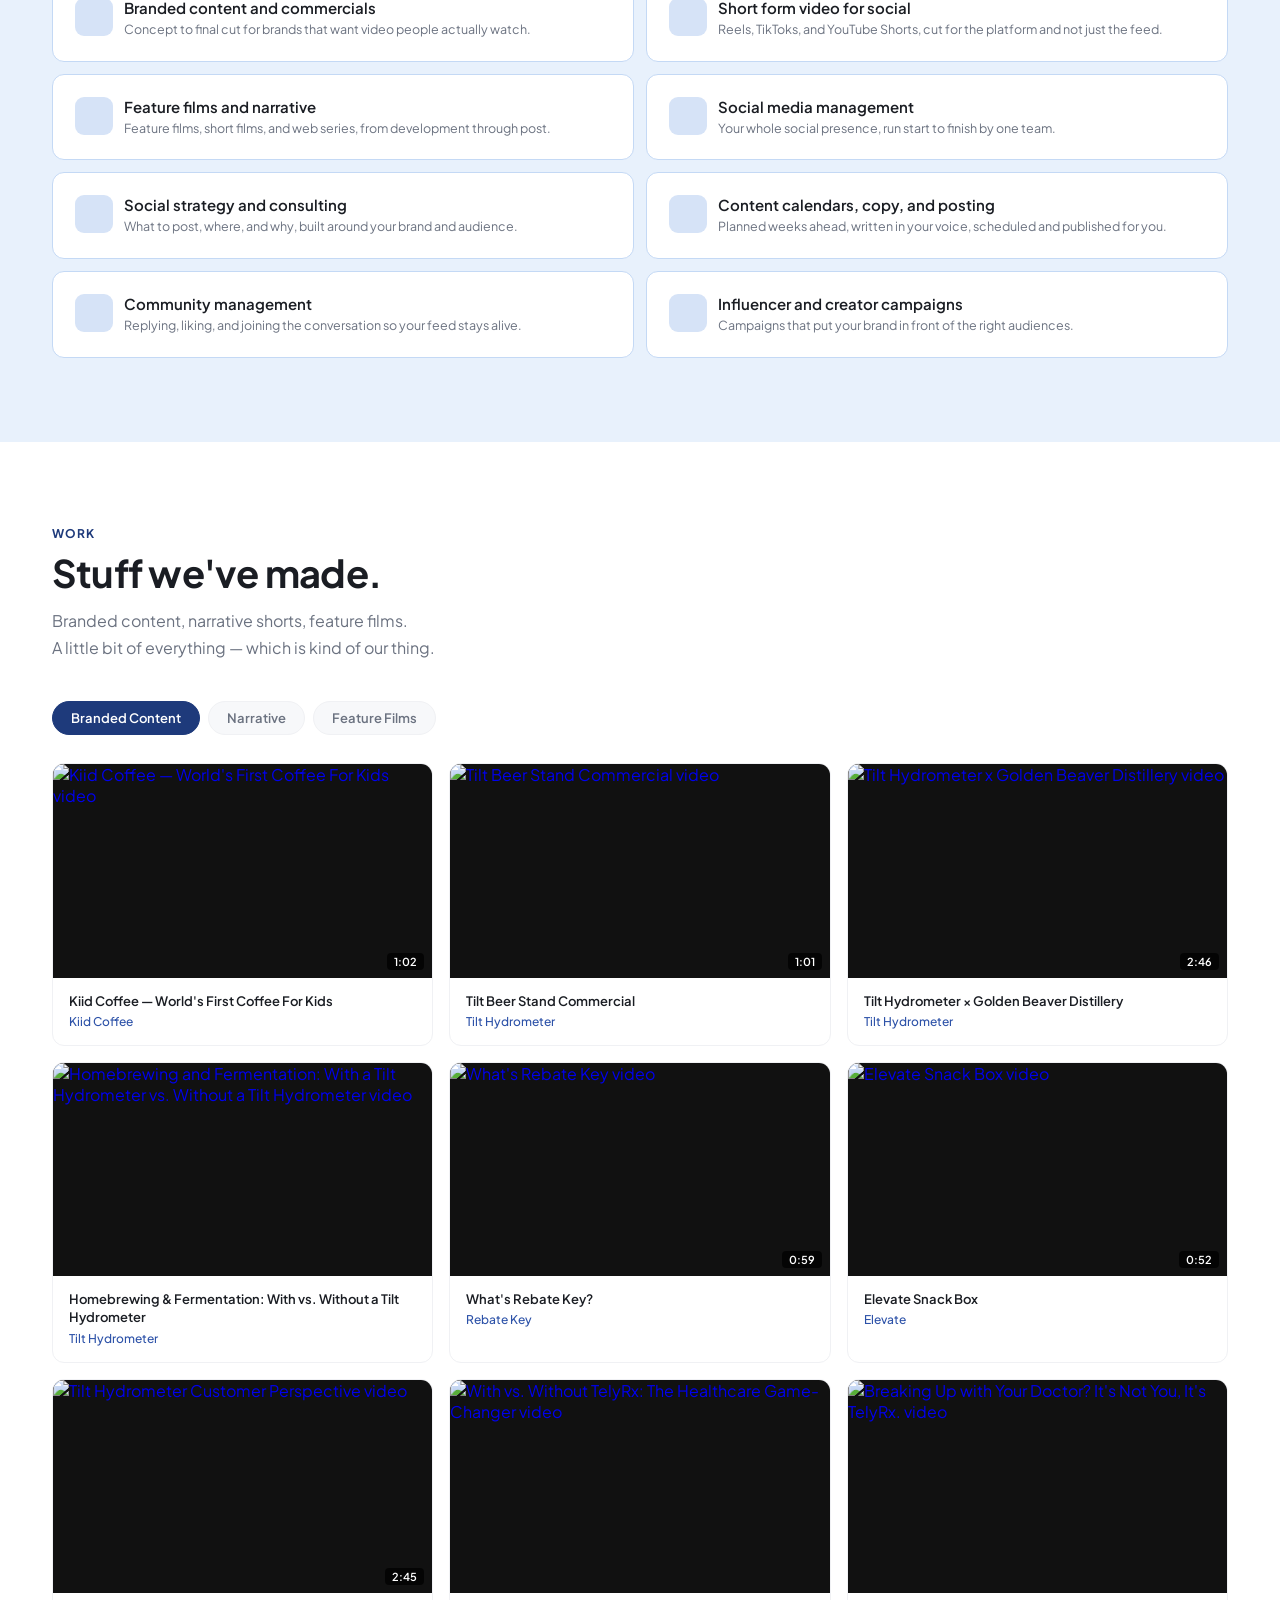
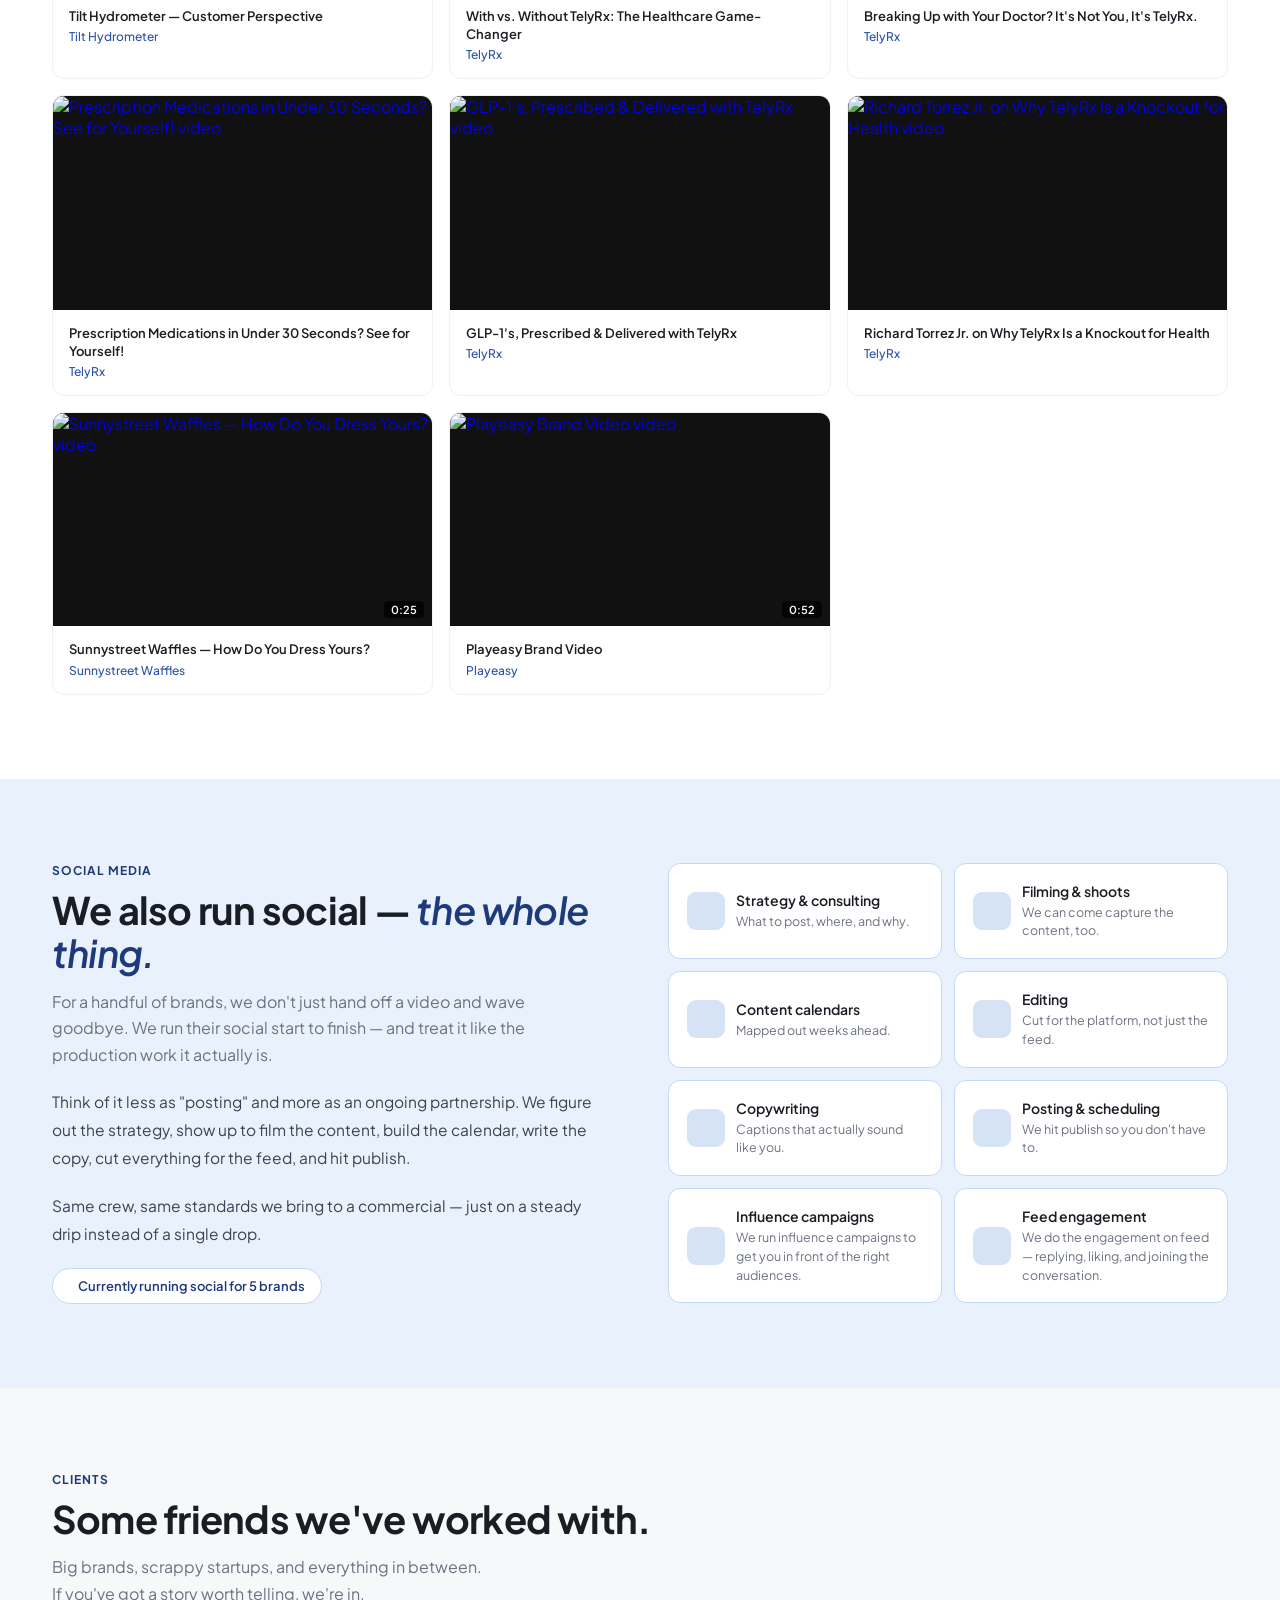
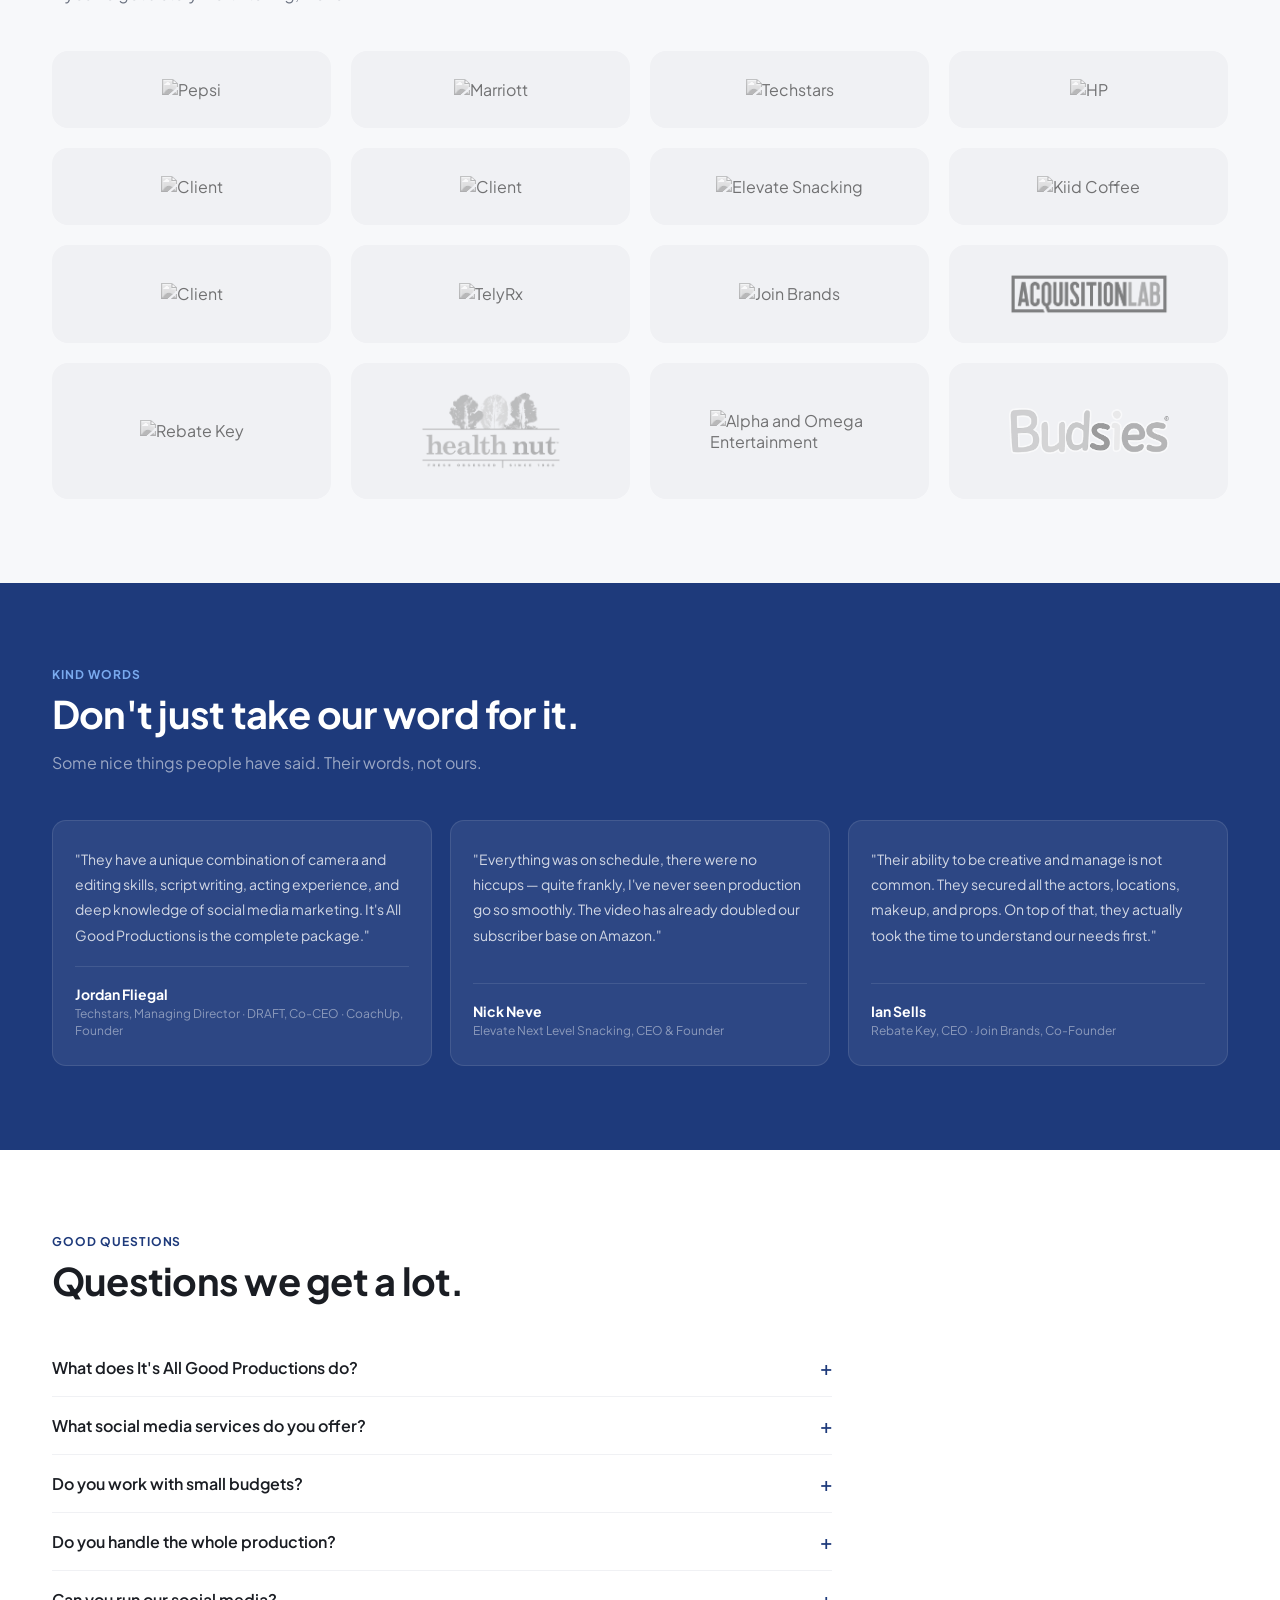
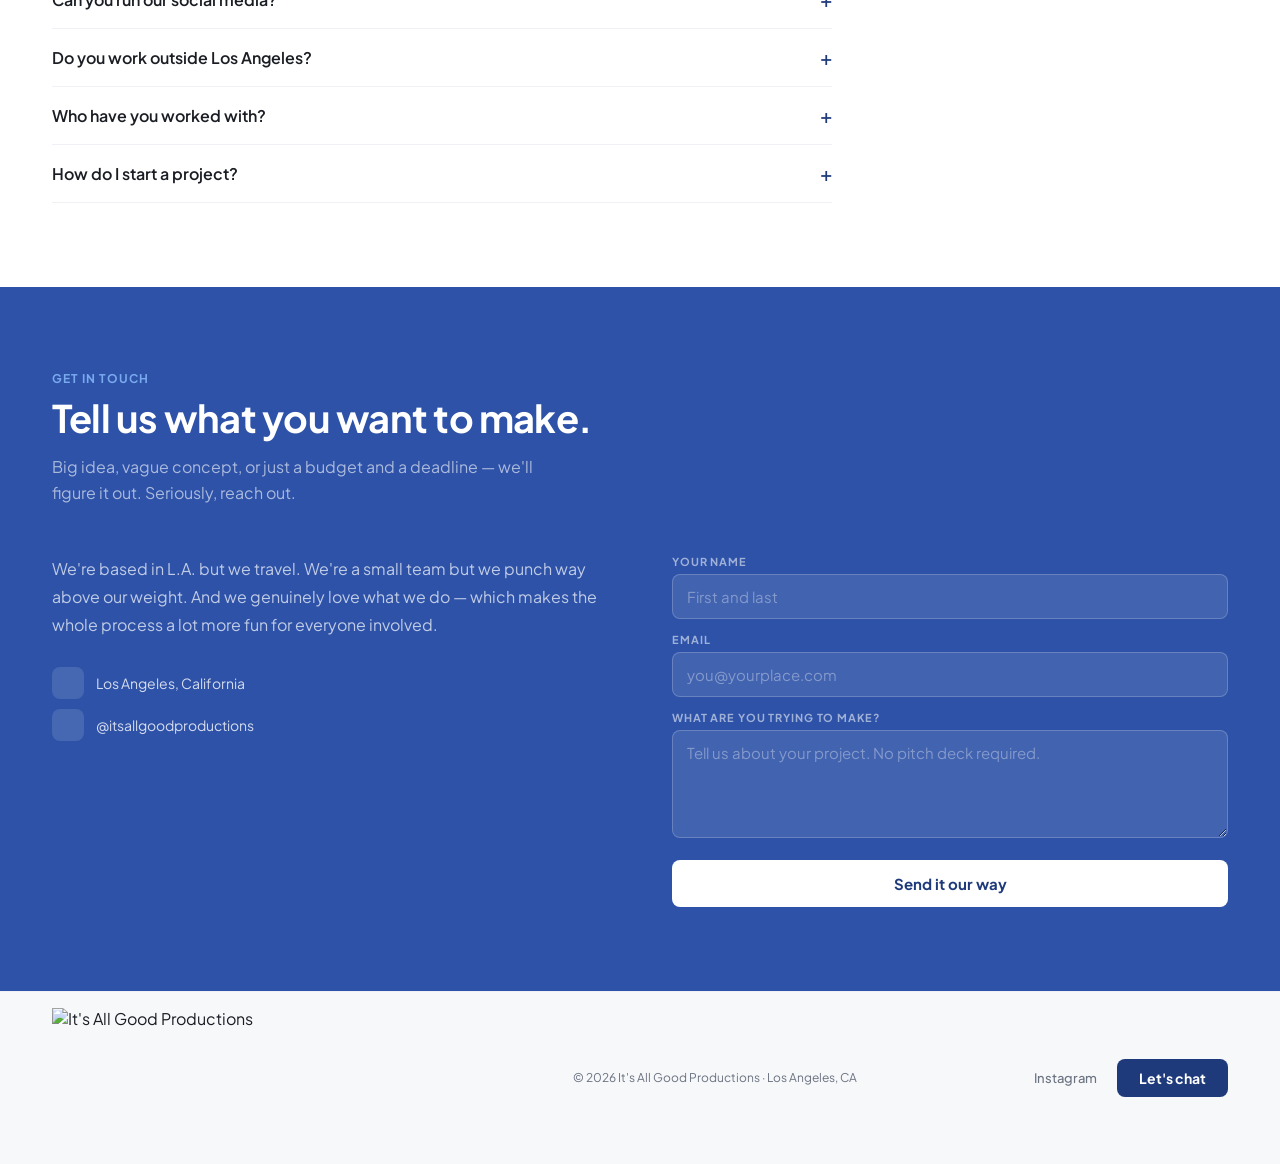
==== commit 7382f636: "Add social media services to homepage - Expand Services to eight cards, five focused on social media" ====
--- a/index.html
+++ b/index.html
@@ -5,8 +5,8 @@
 <meta name="viewport" content="width=device-width, initial-scale=1.0" />
 
 <!-- ===================== PRIMARY SEO ===================== -->
-<title>It's All Good Productions | Video Production Company | Los Angeles</title>
-<meta name="description" content="It's All Good Productions is a Los Angeles-based video production company specializing in branded content, commercials, digital shorts, and feature films at (almost) any budget. 130M+ online views." />
+<title>It's All Good Productions | Video Production and Social Media | Los Angeles</title>
+<meta name="description" content="Los Angeles video production company and social media team. Branded content, commercials, short form video, feature films, and full social media management at (almost) any budget. 130M+ online views." />
 <meta name="author" content="It's All Good Productions" />
 <meta name="robots" content="index, follow, max-image-preview:large, max-snippet:-1, max-video-preview:-1" />
 <meta name="theme-color" content="#1E3A7B" />
@@ -15,7 +15,7 @@
 <!-- ===================== OPEN GRAPH (Facebook, LinkedIn) ===================== -->
 <meta property="og:type" content="website" />
 <meta property="og:url" content="https://itsallgoodproductions.com/" />
-<meta property="og:title" content="It's All Good Productions | Video Production | Los Angeles" />
+<meta property="og:title" content="It's All Good Productions | Video Production and Social Media | Los Angeles" />
 <meta property="og:description" content="A nimble L.A.-based production company handling everything from concept to final cut. 130M+ online views. Branded content, commercials, feature films." />
 <meta property="og:image" content="https://itsallgoodproductions.com/og-image.jpg" />
 <meta property="og:image:width" content="1200" />
@@ -26,7 +26,7 @@
 <!-- ===================== TWITTER CARD ===================== -->
 <meta name="twitter:card" content="summary_large_image" />
 <meta name="twitter:url" content="https://itsallgoodproductions.com/" />
-<meta name="twitter:title" content="It's All Good Productions | Video Production | Los Angeles" />
+<meta name="twitter:title" content="It's All Good Productions | Video Production and Social Media | Los Angeles" />
 <meta name="twitter:description" content="A nimble L.A.-based production company handling everything from concept to final cut. 130M+ online views." />
 <meta name="twitter:image" content="https://itsallgoodproductions.com/og-image.jpg" />
 
@@ -46,7 +46,7 @@
         "url": "https://static.wixstatic.com/media/f0b3a9_5dcd21cc0b7a4dd7804effcf8ad4aef7~mv2.png"
       },
       "image": "https://itsallgoodproductions.com/og-image.jpg",
-      "description": "Los Angeles video production company making branded content, commercials, digital shorts, and feature films at almost any budget, and running social media for brands. 130M+ online views.",
+      "description": "Los Angeles video production company and social media team making branded content, commercials, short form video, and feature films at almost any budget, and running social media for brands. 130M+ online views.",
       "slogan": "High quality video at (almost) any budget.",
       "address": {
         "@type": "PostalAddress",
@@ -68,9 +68,13 @@
         "Video production",
         "Branded content",
         "Commercial production",
-        "Digital shorts",
+        "Short form video",
         "Feature film production",
         "Social media management",
+        "Social media strategy",
+        "Content calendars",
+        "Community management",
+        "Influencer marketing",
         "Post production"
       ],
       "sameAs": [
@@ -96,20 +100,8 @@
             "@type": "Offer",
             "itemOffered": {
               "@type": "Service",
-              "name": "Digital shorts and social video",
-              "description": "Short form video cut for the platform, not just the feed.",
-              "provider": {
-                "@id": "https://itsallgoodproductions.com/#organization"
-              },
-              "areaServed": "Los Angeles"
-            }
-          },
-          {
-            "@type": "Offer",
-            "itemOffered": {
-              "@type": "Service",
-              "name": "Social media management",
-              "description": "Strategy, filming, calendars, copy, and posting, run start to finish.",
+              "name": "Short form video for social",
+              "description": "Reels, TikToks, and YouTube Shorts, cut for the platform and not just the feed.",
               "provider": {
                 "@id": "https://itsallgoodproductions.com/#organization"
               },
@@ -122,6 +114,66 @@
               "@type": "Service",
               "name": "Feature films and narrative",
               "description": "Feature films, short films, and web series, from development through post.",
+              "provider": {
+                "@id": "https://itsallgoodproductions.com/#organization"
+              },
+              "areaServed": "Los Angeles"
+            }
+          },
+          {
+            "@type": "Offer",
+            "itemOffered": {
+              "@type": "Service",
+              "name": "Social media management",
+              "description": "Your whole social presence, run start to finish by one team.",
+              "provider": {
+                "@id": "https://itsallgoodproductions.com/#organization"
+              },
+              "areaServed": "Los Angeles"
+            }
+          },
+          {
+            "@type": "Offer",
+            "itemOffered": {
+              "@type": "Service",
+              "name": "Social strategy and consulting",
+              "description": "What to post, where, and why, built around your brand and audience.",
+              "provider": {
+                "@id": "https://itsallgoodproductions.com/#organization"
+              },
+              "areaServed": "Los Angeles"
+            }
+          },
+          {
+            "@type": "Offer",
+            "itemOffered": {
+              "@type": "Service",
+              "name": "Content calendars, copy, and posting",
+              "description": "Planned weeks ahead, written in your voice, scheduled and published for you.",
+              "provider": {
+                "@id": "https://itsallgoodproductions.com/#organization"
+              },
+              "areaServed": "Los Angeles"
+            }
+          },
+          {
+            "@type": "Offer",
+            "itemOffered": {
+              "@type": "Service",
+              "name": "Community management",
+              "description": "Replying, liking, and joining the conversation so your feed stays alive.",
+              "provider": {
+                "@id": "https://itsallgoodproductions.com/#organization"
+              },
+              "areaServed": "Los Angeles"
+            }
+          },
+          {
+            "@type": "Offer",
+            "itemOffered": {
+              "@type": "Service",
+              "name": "Influencer and creator campaigns",
+              "description": "Campaigns that put your brand in front of the right audiences.",
               "provider": {
                 "@id": "https://itsallgoodproductions.com/#organization"
               },
@@ -145,7 +197,7 @@
       "@type": "WebPage",
       "@id": "https://itsallgoodproductions.com/#webpage",
       "url": "https://itsallgoodproductions.com/",
-      "name": "It's All Good Productions | Video Production Company | Los Angeles",
+      "name": "It's All Good Productions | Video Production and Social Media | Los Angeles",
       "isPartOf": {
         "@id": "https://itsallgoodproductions.com/#website"
       },
@@ -169,6 +221,14 @@
         },
         {
           "@type": "Question",
+          "name": "What social media services do you offer?",
+          "acceptedAnswer": {
+            "@type": "Answer",
+            "text": "We offer social media strategy and consulting, short form video for Instagram Reels, TikTok, and YouTube Shorts, content calendars, copywriting, posting and scheduling, community management, and influencer and creator campaigns. We can run your whole account or take on one piece of it."
+          }
+        },
+        {
+          "@type": "Question",
           "name": "Do you work with small budgets?",
           "acceptedAnswer": {
             "@type": "Answer",
@@ -188,7 +248,7 @@
           "name": "Can you run our social media?",
           "acceptedAnswer": {
             "@type": "Answer",
-            "text": "Yes. For a handful of brands we handle strategy, filming, content calendars, editing, copywriting, posting, influence campaigns, and feed engagement. We are currently running social for 5 brands."
+            "text": "Yes. For a handful of brands we handle strategy, filming, content calendars, editing, copywriting, posting, influencer campaigns, and community management. We are currently running social for 5 brands."
           }
         },
         {
@@ -574,7 +634,7 @@
 <section class="services" id="services">
   <div class="section-tag">What we do</div>
   <h2 class="section-title">Video production in Los Angeles, <em>start to finish.</em></h2>
-  <p class="section-sub">Concepting, writing, casting, location scouting, directing, on set production, and post, all from one in house team.</p>
+  <p class="section-sub">Video production and social media, all from one in house team. Concepting, writing, casting, directing, post, and every part of your social presence.</p>
   <div class="services-grid">
     <div class="social-card">
       <div class="social-card-icon"><i class="ti ti-movie" aria-hidden="true"></i></div>
@@ -582,15 +642,31 @@
     </div>
     <div class="social-card">
       <div class="social-card-icon"><i class="ti ti-device-mobile" aria-hidden="true"></i></div>
-      <div><h3 class="social-card-title">Digital shorts and social video</h3><p class="social-card-desc">Short form video cut for the platform, not just the feed.</p></div>
-    </div>
-    <div class="social-card">
-      <div class="social-card-icon"><i class="ti ti-broadcast" aria-hidden="true"></i></div>
-      <div><h3 class="social-card-title">Social media management</h3><p class="social-card-desc">Strategy, filming, calendars, copy, and posting, run start to finish.</p></div>
+      <div><h3 class="social-card-title">Short form video for social</h3><p class="social-card-desc">Reels, TikToks, and YouTube Shorts, cut for the platform and not just the feed.</p></div>
     </div>
     <div class="social-card">
       <div class="social-card-icon"><i class="ti ti-device-tv" aria-hidden="true"></i></div>
       <div><h3 class="social-card-title">Feature films and narrative</h3><p class="social-card-desc">Feature films, short films, and web series, from development through post.</p></div>
+    </div>
+    <div class="social-card">
+      <div class="social-card-icon"><i class="ti ti-broadcast" aria-hidden="true"></i></div>
+      <div><h3 class="social-card-title">Social media management</h3><p class="social-card-desc">Your whole social presence, run start to finish by one team.</p></div>
+    </div>
+    <div class="social-card">
+      <div class="social-card-icon"><i class="ti ti-bulb" aria-hidden="true"></i></div>
+      <div><h3 class="social-card-title">Social strategy and consulting</h3><p class="social-card-desc">What to post, where, and why, built around your brand and audience.</p></div>
+    </div>
+    <div class="social-card">
+      <div class="social-card-icon"><i class="ti ti-calendar-event" aria-hidden="true"></i></div>
+      <div><h3 class="social-card-title">Content calendars, copy, and posting</h3><p class="social-card-desc">Planned weeks ahead, written in your voice, scheduled and published for you.</p></div>
+    </div>
+    <div class="social-card">
+      <div class="social-card-icon"><i class="ti ti-heart-handshake" aria-hidden="true"></i></div>
+      <div><h3 class="social-card-title">Community management</h3><p class="social-card-desc">Replying, liking, and joining the conversation so your feed stays alive.</p></div>
+    </div>
+    <div class="social-card">
+      <div class="social-card-icon"><i class="ti ti-speakerphone" aria-hidden="true"></i></div>
+      <div><h3 class="social-card-title">Influencer and creator campaigns</h3><p class="social-card-desc">Campaigns that put your brand in front of the right audiences.</p></div>
     </div>
   </div>
 </section>
@@ -794,9 +870,10 @@
   <h2 class="section-title">Questions we get a lot.</h2>
   <div class="faq-list">
     <details><summary>What does It&#39;s All Good Productions do?</summary><p>We are a Los Angeles video production company. We make branded content, commercials, digital shorts, and feature films, and we run social media start to finish for a handful of brands.</p></details>
+    <details><summary>What social media services do you offer?</summary><p>We offer social media strategy and consulting, short form video for Instagram Reels, TikTok, and YouTube Shorts, content calendars, copywriting, posting and scheduling, community management, and influencer and creator campaigns. We can run your whole account or take on one piece of it.</p></details>
     <details><summary>Do you work with small budgets?</summary><p>Yes. We make high quality video at almost any budget and keep overhead low. Tell us your budget and deadline and we will figure out the best version of the idea that fits.</p></details>
     <details><summary>Do you handle the whole production?</summary><p>Yes. One in house team handles concepting, writing, casting, location scouting, directing, on set production, and post production, so you deal with one crew.</p></details>
-    <details><summary>Can you run our social media?</summary><p>Yes. For a handful of brands we handle strategy, filming, content calendars, editing, copywriting, posting, influence campaigns, and feed engagement. We are currently running social for 5 brands.</p></details>
+    <details><summary>Can you run our social media?</summary><p>Yes. For a handful of brands we handle strategy, filming, content calendars, editing, copywriting, posting, influencer campaigns, and community management. We are currently running social for 5 brands.</p></details>
     <details><summary>Do you work outside Los Angeles?</summary><p>We are based in Los Angeles but we travel.</p></details>
     <details><summary>Who have you worked with?</summary><p>Clients include Pepsi, Marriott, Techstars, HP, Elevate Next Level Snacking, Kiid Coffee, TelyRx, Join Brands, Rebate Key, and Acquisition Lab.</p></details>
     <details><summary>How do I start a project?</summary><p>Use the contact form on this page. A big idea, a vague concept, or just a budget and a deadline is enough to get started.</p></details>
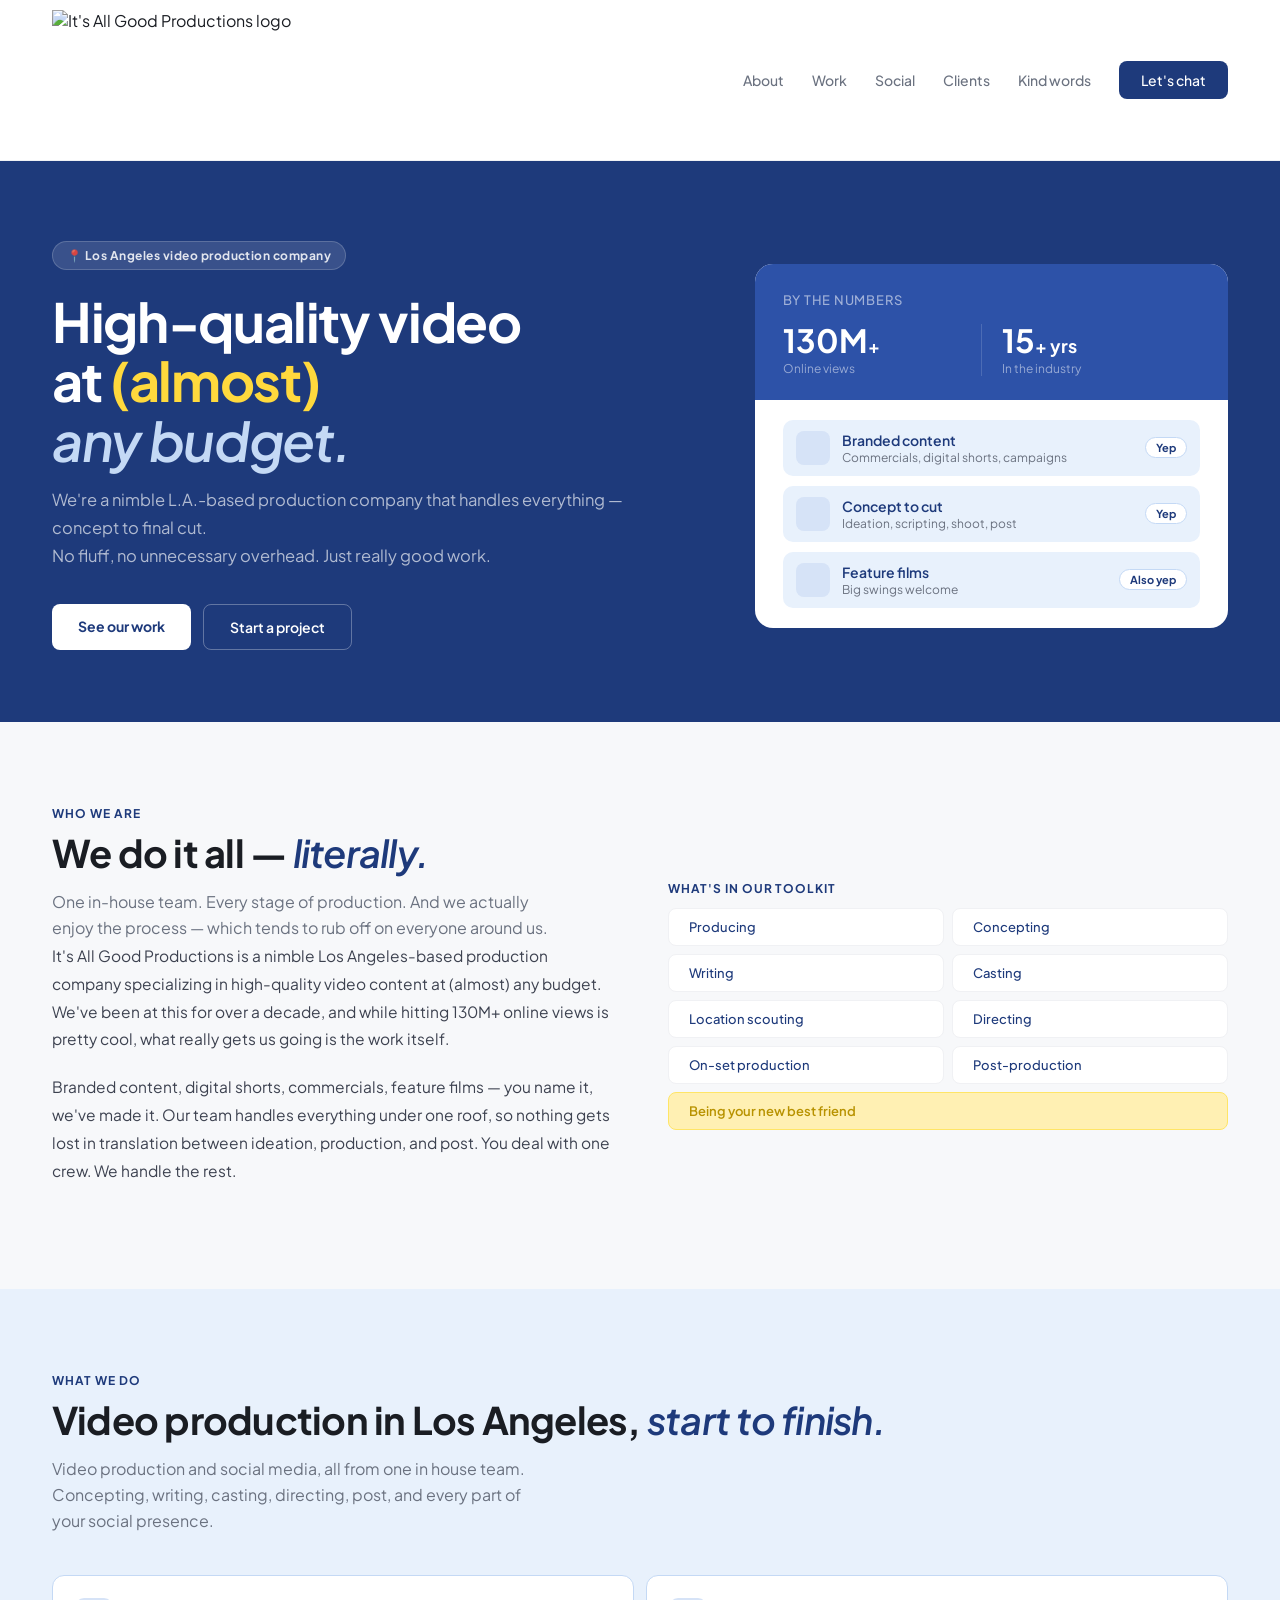
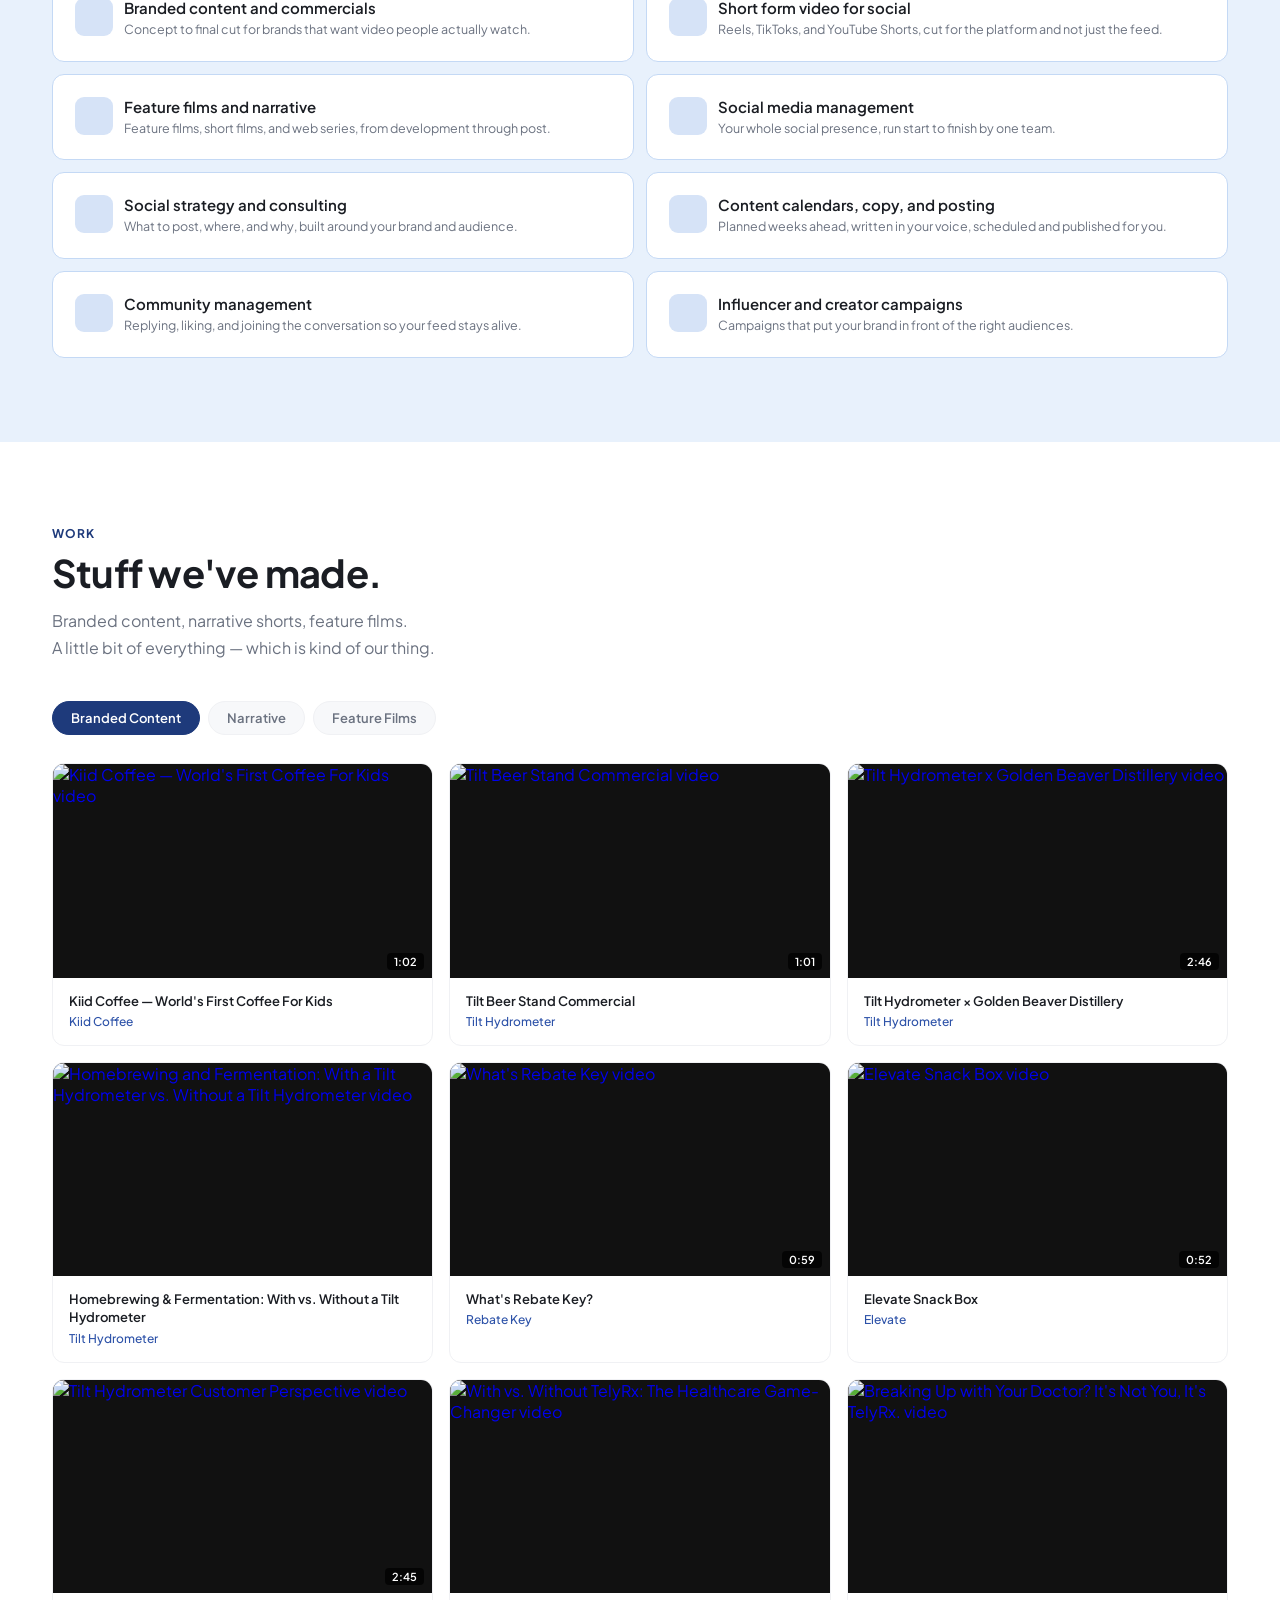
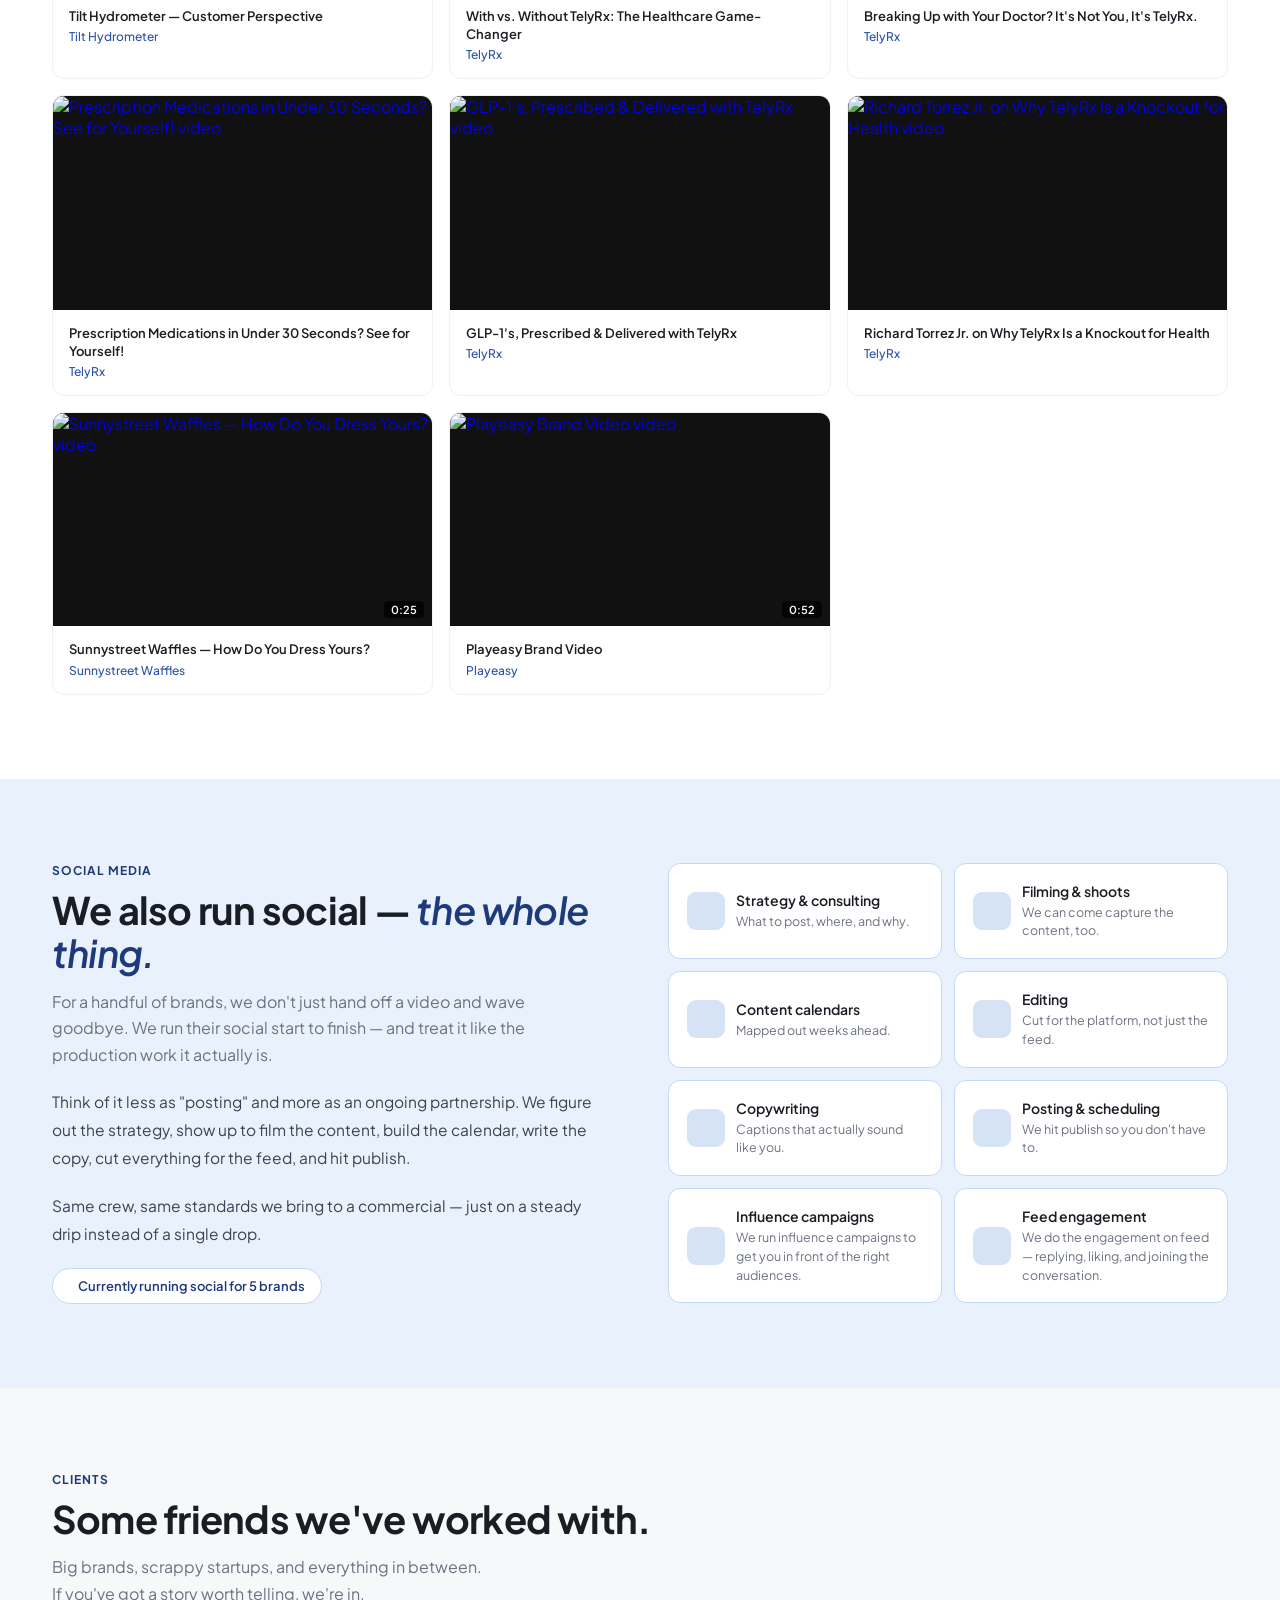
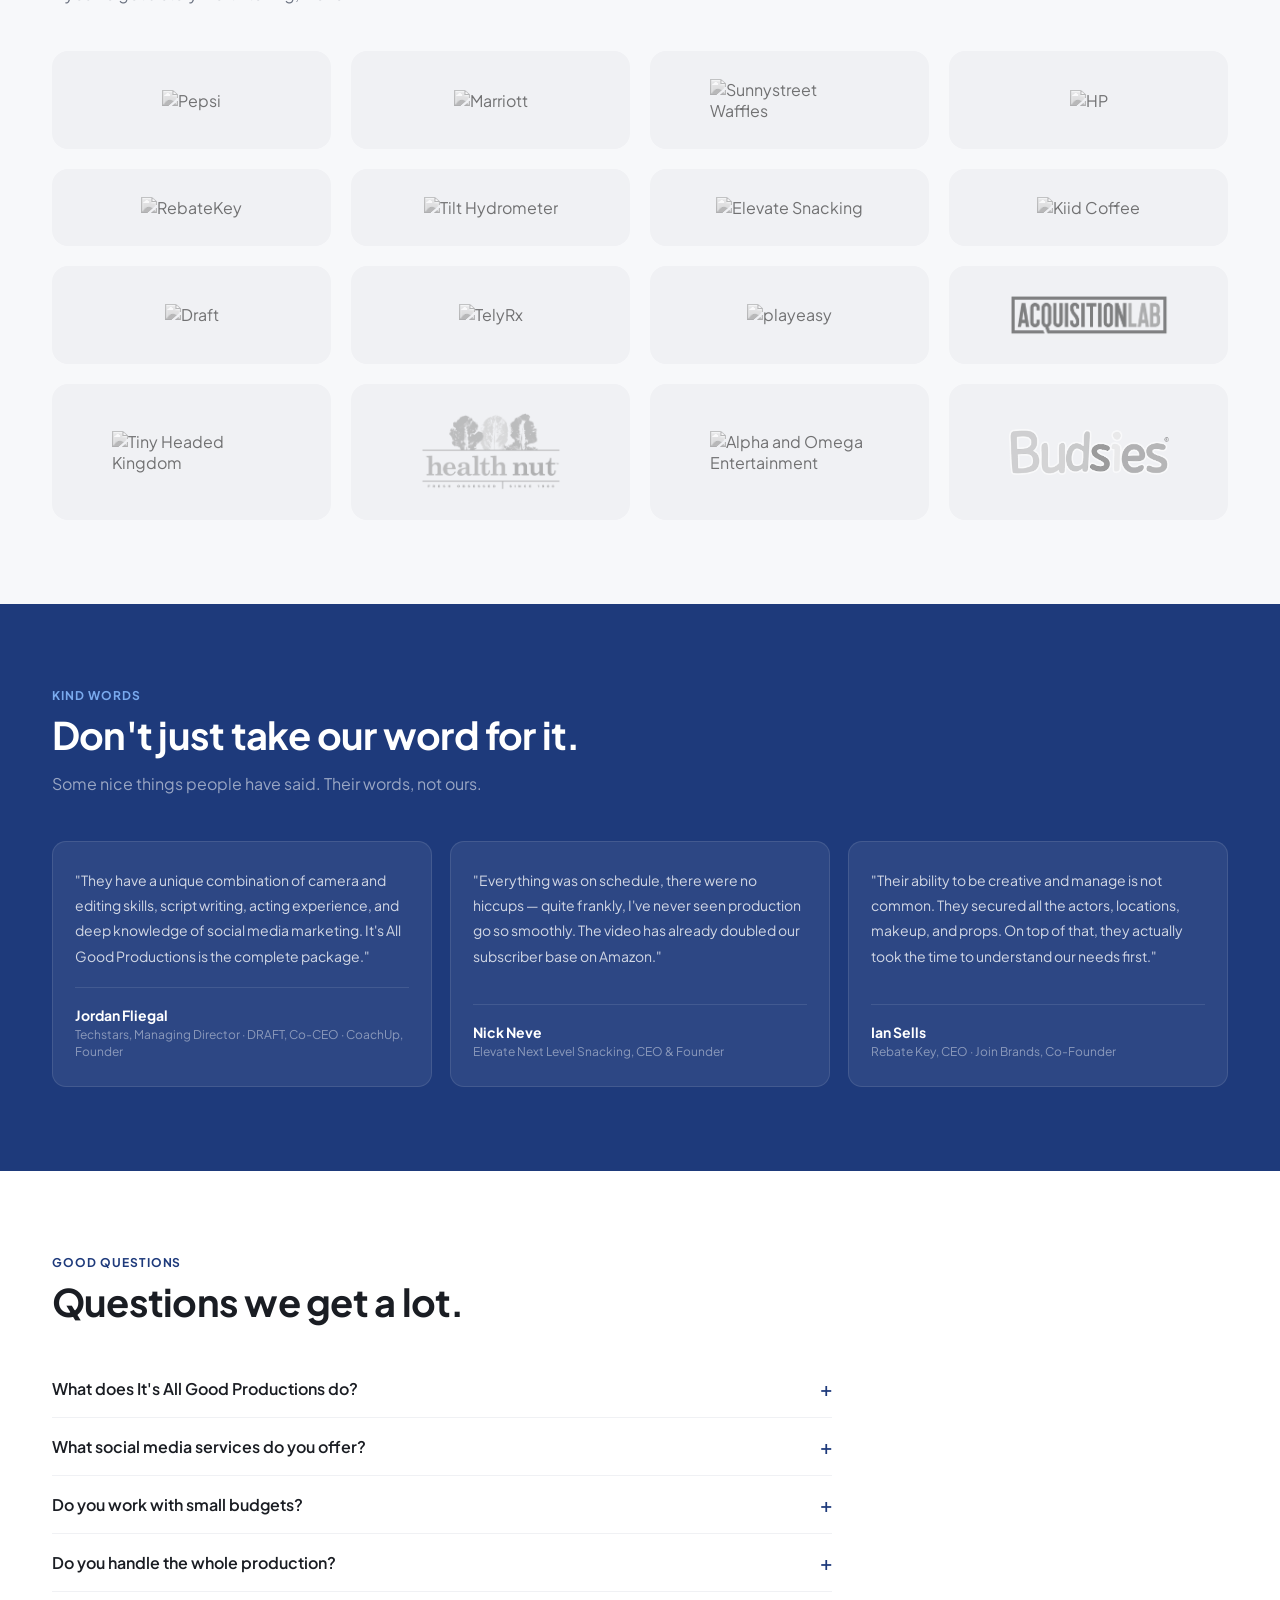
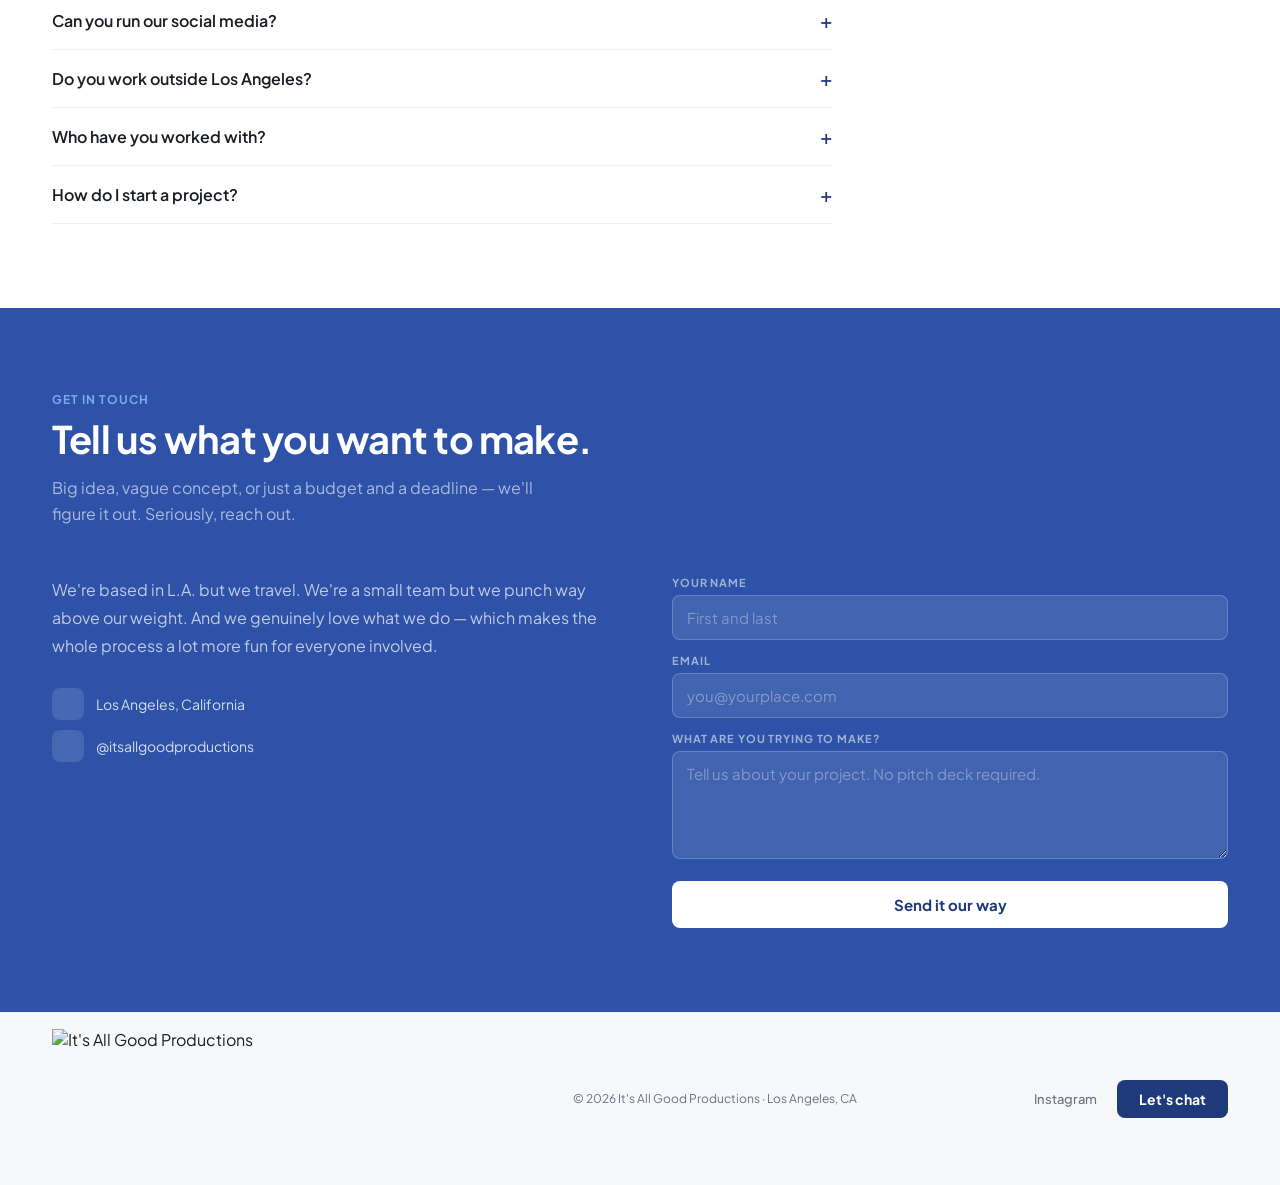
==== commit 69d8cdb3: "Fix client logo alt text Co-Authored-By: Claude Sonnet 5.5 <noreply@anthropic.com> Claude-Session: h" ====
--- a/index.html
+++ b/index.html
@@ -823,17 +823,17 @@
   <div class="clients-grid">
     <div class="client-card"><img src="https://static.wixstatic.com/media/f0b3a9_df99353cffe2456b9c5f2e0c46f5a819~mv2.png/v1/crop/x_0,y_458,w_3840,h_1227/fill/w_226,h_71,al_c,q_85,usm_0.66_1.00_0.01,enc_avif,quality_auto/Pepsi-Logo.png" alt="Pepsi" loading="lazy" /></div>
     <div class="client-card"><img src="https://static.wixstatic.com/media/f0b3a9_1cfb40b914e747b2abf3ea0c53be15d0~mv2.png/v1/fill/w_177,h_91,al_c,q_85,usm_0.66_1.00_0.01,enc_avif,quality_auto/1488px-Marriott_Logo_svg.png" alt="Marriott" loading="lazy" /></div>
-    <div class="client-card"><img src="https://static.wixstatic.com/media/f0b3a9_45c121985f8943918e1a4384c54912d4~mv2.png/v1/fill/w_200,h_71,al_c,q_85,usm_0.66_1.00_0.01,enc_avif,quality_auto/f0b3a9_45c121985f8943918e1a4384c54912d4~mv2.png" alt="Techstars" loading="lazy" /></div>
+    <div class="client-card"><img src="https://static.wixstatic.com/media/f0b3a9_45c121985f8943918e1a4384c54912d4~mv2.png/v1/fill/w_200,h_71,al_c,q_85,usm_0.66_1.00_0.01,enc_avif,quality_auto/f0b3a9_45c121985f8943918e1a4384c54912d4~mv2.png" alt="Sunnystreet Waffles" loading="lazy" /></div>
     <div class="client-card"><img src="https://static.wixstatic.com/media/f0b3a9_a5934a7fbb7049eabf61274ac01fcb4f~mv2.png/v1/fill/w_113,h_113,al_c,q_85,usm_0.66_1.00_0.01,enc_avif,quality_auto/1200px-HP_logo_2012_svg.png" alt="HP" loading="lazy" /></div>
-    <div class="client-card"><img src="https://static.wixstatic.com/media/f0b3a9_a48e5e575c024f5599dc3b1195f05b5c~mv2.png/v1/fill/w_213,h_50,al_c,q_85,usm_0.66_1.00_0.01,enc_avif,quality_auto/f0b3a9_a48e5e575c024f5599dc3b1195f05b5c~mv2.png" alt="Client" loading="lazy" /></div>
-    <div class="client-card"><img src="https://static.wixstatic.com/media/f0b3a9_35a82d37218a45a99b7129d0d9571416~mv2.png/v1/fill/w_140,h_128,al_c,q_85,usm_0.66_1.00_0.01,enc_avif,quality_auto/Screenshot_2023-02-28_at_1_51_44_PM-removebg-preview.png" alt="Client" loading="lazy" /></div>
+    <div class="client-card"><img src="https://static.wixstatic.com/media/f0b3a9_a48e5e575c024f5599dc3b1195f05b5c~mv2.png/v1/fill/w_213,h_50,al_c,q_85,usm_0.66_1.00_0.01,enc_avif,quality_auto/f0b3a9_a48e5e575c024f5599dc3b1195f05b5c~mv2.png" alt="RebateKey" loading="lazy" /></div>
+    <div class="client-card"><img src="https://static.wixstatic.com/media/f0b3a9_35a82d37218a45a99b7129d0d9571416~mv2.png/v1/fill/w_140,h_128,al_c,q_85,usm_0.66_1.00_0.01,enc_avif,quality_auto/Screenshot_2023-02-28_at_1_51_44_PM-removebg-preview.png" alt="Tilt Hydrometer" loading="lazy" /></div>
     <div class="client-card"><img src="https://static.wixstatic.com/media/f0b3a9_a320e2d8029d4bf2818ad11e175d7c88~mv2.png/v1/fill/w_227,h_35,al_c,q_85,usm_0.66_1.00_0.01,enc_avif,quality_auto/elevate-final-07_edited.png" alt="Elevate Snacking" loading="lazy" /></div>
     <div class="client-card"><img src="https://static.wixstatic.com/media/f0b3a9_0cb75bb2f7ec4de0998980a3260c0d43~mv2.webp/v1/fill/w_122,h_91,al_c,q_80,usm_0.66_1.00_0.01,enc_avif,quality_auto/Kiid_coffee_logo_FINAL.webp" alt="Kiid Coffee" loading="lazy" /></div>
-    <div class="client-card"><img src="https://static.wixstatic.com/media/f0b3a9_38b52085af9e44e882234a133bfc8570~mv2.png/v1/crop/x_49,y_53,w_233,h_235/fill/w_106,h_107,al_c,q_85,usm_0.66_1.00_0.01,enc_avif,quality_auto/tQE10FqN_400x400-removebg-preview.png" alt="Client" loading="lazy" /></div>
+    <div class="client-card"><img src="https://static.wixstatic.com/media/f0b3a9_38b52085af9e44e882234a133bfc8570~mv2.png/v1/crop/x_49,y_53,w_233,h_235/fill/w_106,h_107,al_c,q_85,usm_0.66_1.00_0.01,enc_avif,quality_auto/tQE10FqN_400x400-removebg-preview.png" alt="Draft" loading="lazy" /></div>
     <div class="client-card"><img src="https://static.wixstatic.com/media/f0b3a9_3adc84d5ede54d258b935a6f2629b63f~mv2.png/v1/crop/x_141,y_392,w_848,h_319/fill/w_200,h_71,al_c,q_85,usm_0.66_1.00_0.01,enc_avif,quality_auto/TelyRx%20-%20Logo.png" alt="TelyRx" loading="lazy" /></div>
-    <div class="client-card"><img src="https://static.wixstatic.com/media/f0b3a9_1e51f57057f3480b8fea30d05c0a4562~mv2.png/v1/fill/w_222,h_50,al_c,q_85,usm_0.66_1.00_0.01,enc_avif,quality_auto/images-removebg-preview.png" alt="Join Brands" loading="lazy" /></div>
+    <div class="client-card"><img src="https://static.wixstatic.com/media/f0b3a9_1e51f57057f3480b8fea30d05c0a4562~mv2.png/v1/fill/w_222,h_50,al_c,q_85,usm_0.66_1.00_0.01,enc_avif,quality_auto/images-removebg-preview.png" alt="playeasy" loading="lazy" /></div>
     <div class="client-card"><img src="/assets/acquisition-lab-logo.png" alt="Acquisition Lab" loading="lazy" /></div>
-    <div class="client-card"><img src="https://static.wixstatic.com/media/f0b3a9_4f104b711db2433480460c5fbfa58b82~mv2.png/v1/fill/w_106,h_107,al_c,q_85,usm_0.66_1.00_0.01,enc_avif,quality_auto/8a54dda6f55ab3a0f152adb2bce9af05_w1200_h628-removebg-preview.png" alt="Rebate Key" loading="lazy" /></div>
+    <div class="client-card"><img src="https://static.wixstatic.com/media/f0b3a9_4f104b711db2433480460c5fbfa58b82~mv2.png/v1/fill/w_106,h_107,al_c,q_85,usm_0.66_1.00_0.01,enc_avif,quality_auto/8a54dda6f55ab3a0f152adb2bce9af05_w1200_h628-removebg-preview.png" alt="Tiny Headed Kingdom" loading="lazy" /></div>
     <div class="client-card"><img src="/assets/healthnut-logo.png" alt="Health Nut" loading="lazy" /></div>
     <div class="client-card"><img src="https://static.wixstatic.com/media/f0b3a9_69fafdb9ca904da7b14656c96c43fc60~mv2.png/v1/crop/x_0,y_33,w_200,h_132/fill/w_122,h_77,al_c,q_85,usm_0.66_1.00_0.01,enc_avif,quality_auto/alpha_and_omega_entertainment_logo-removebg-preview.png" alt="Alpha and Omega Entertainment" loading="lazy" /></div>
     <div class="client-card"><img src="/assets/budsies-logo.png" alt="Budsies" loading="lazy" /></div>
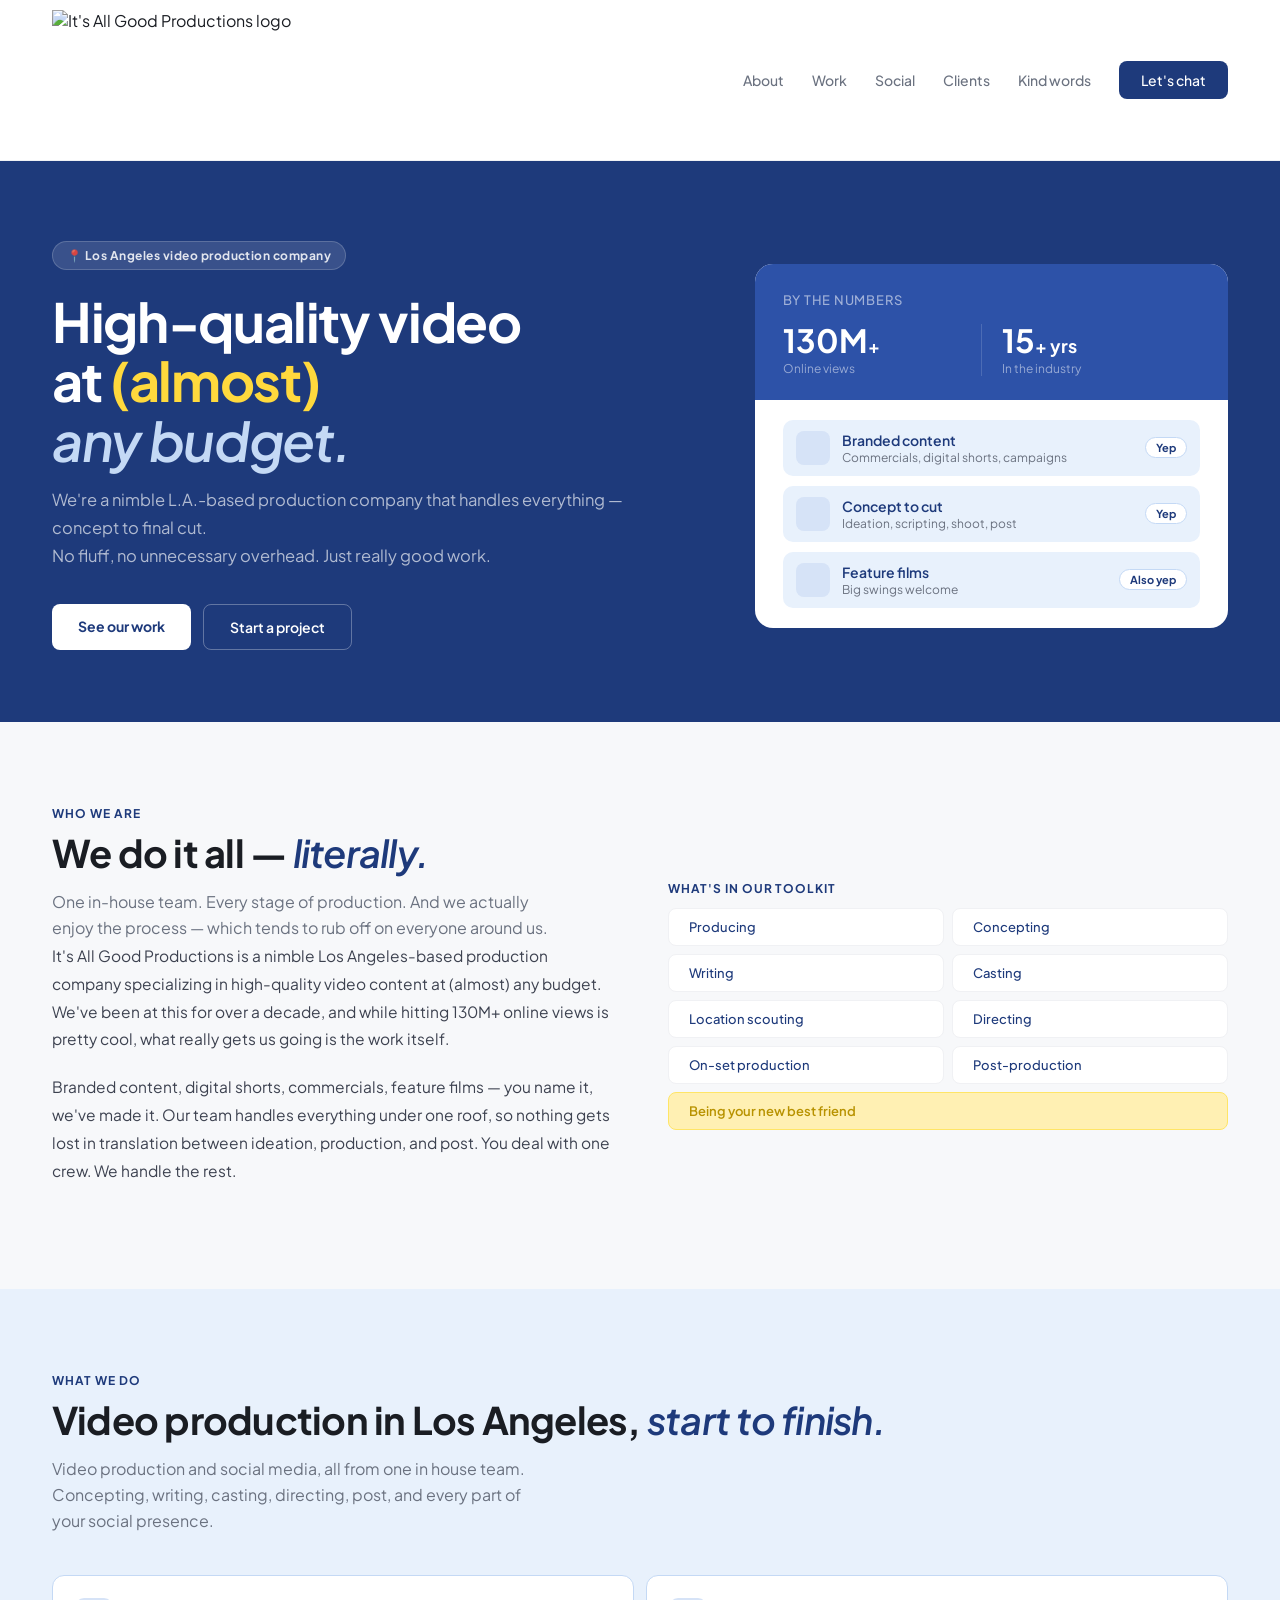
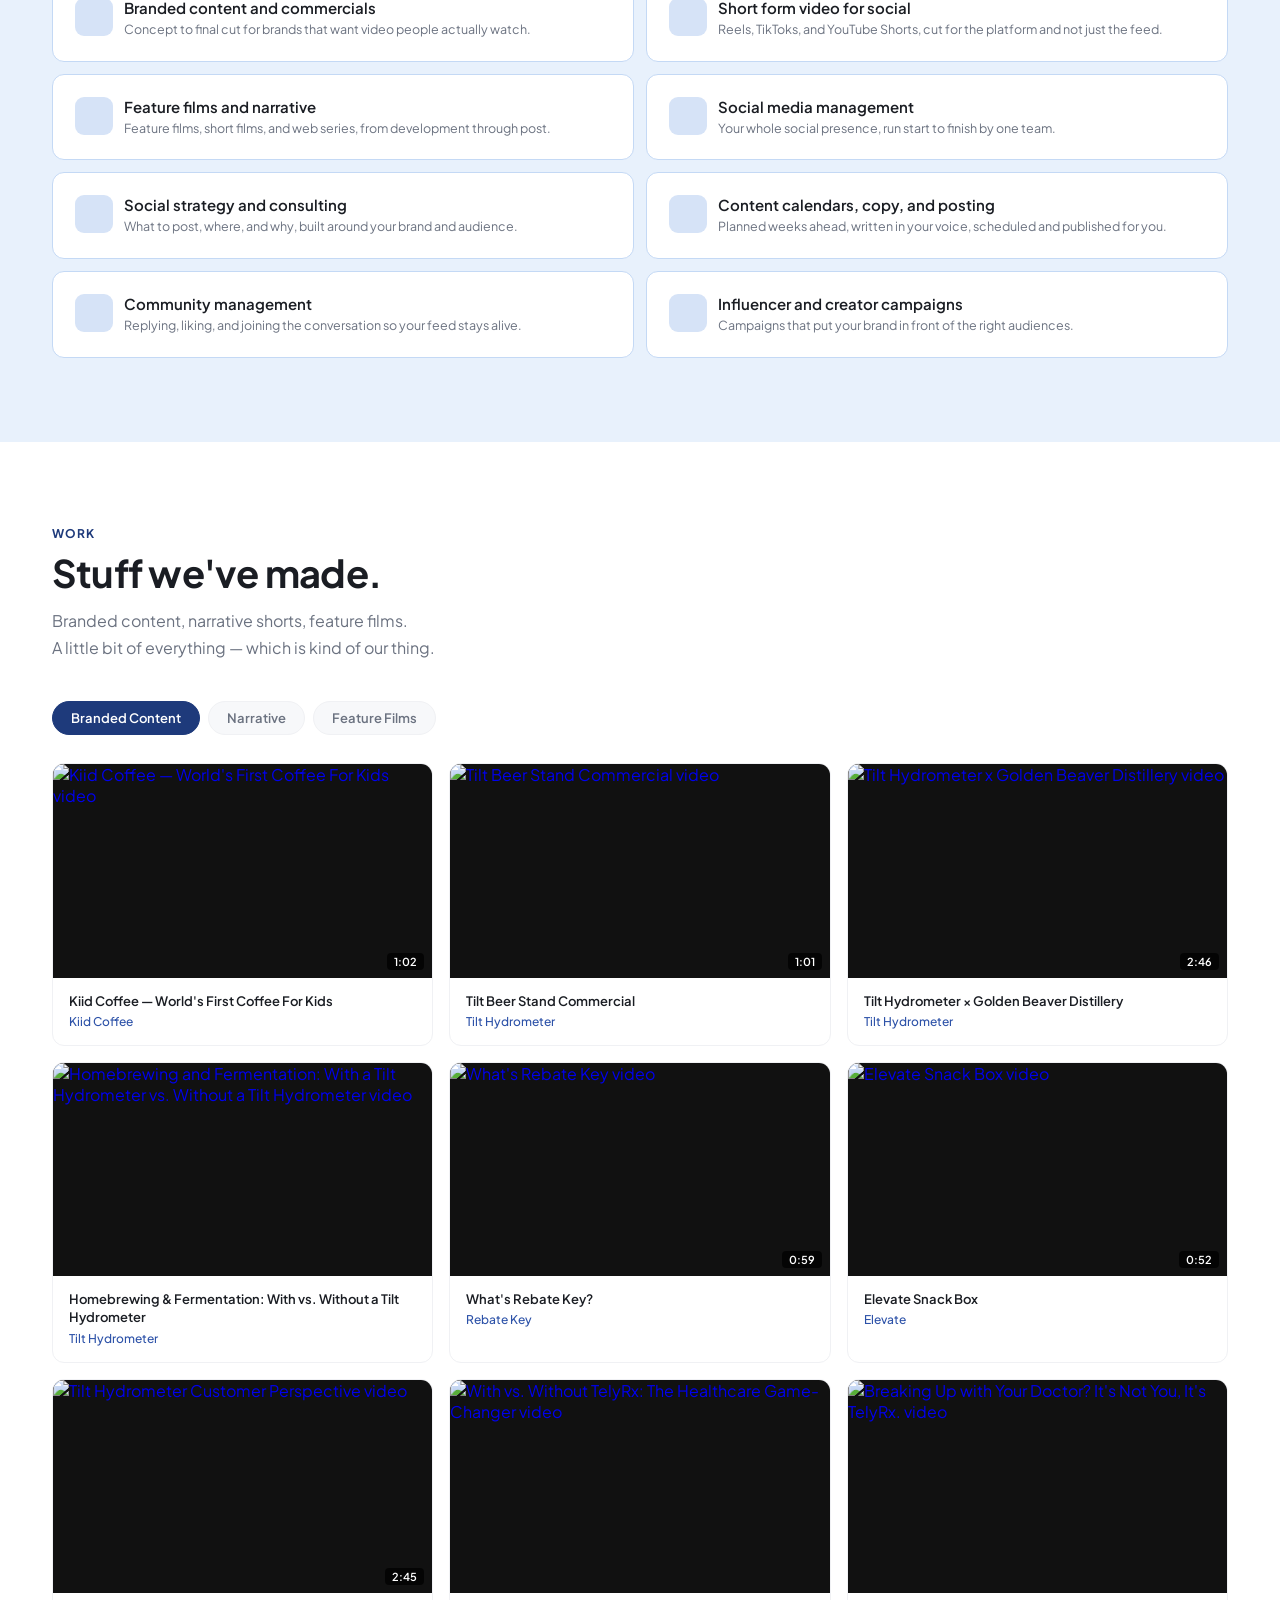
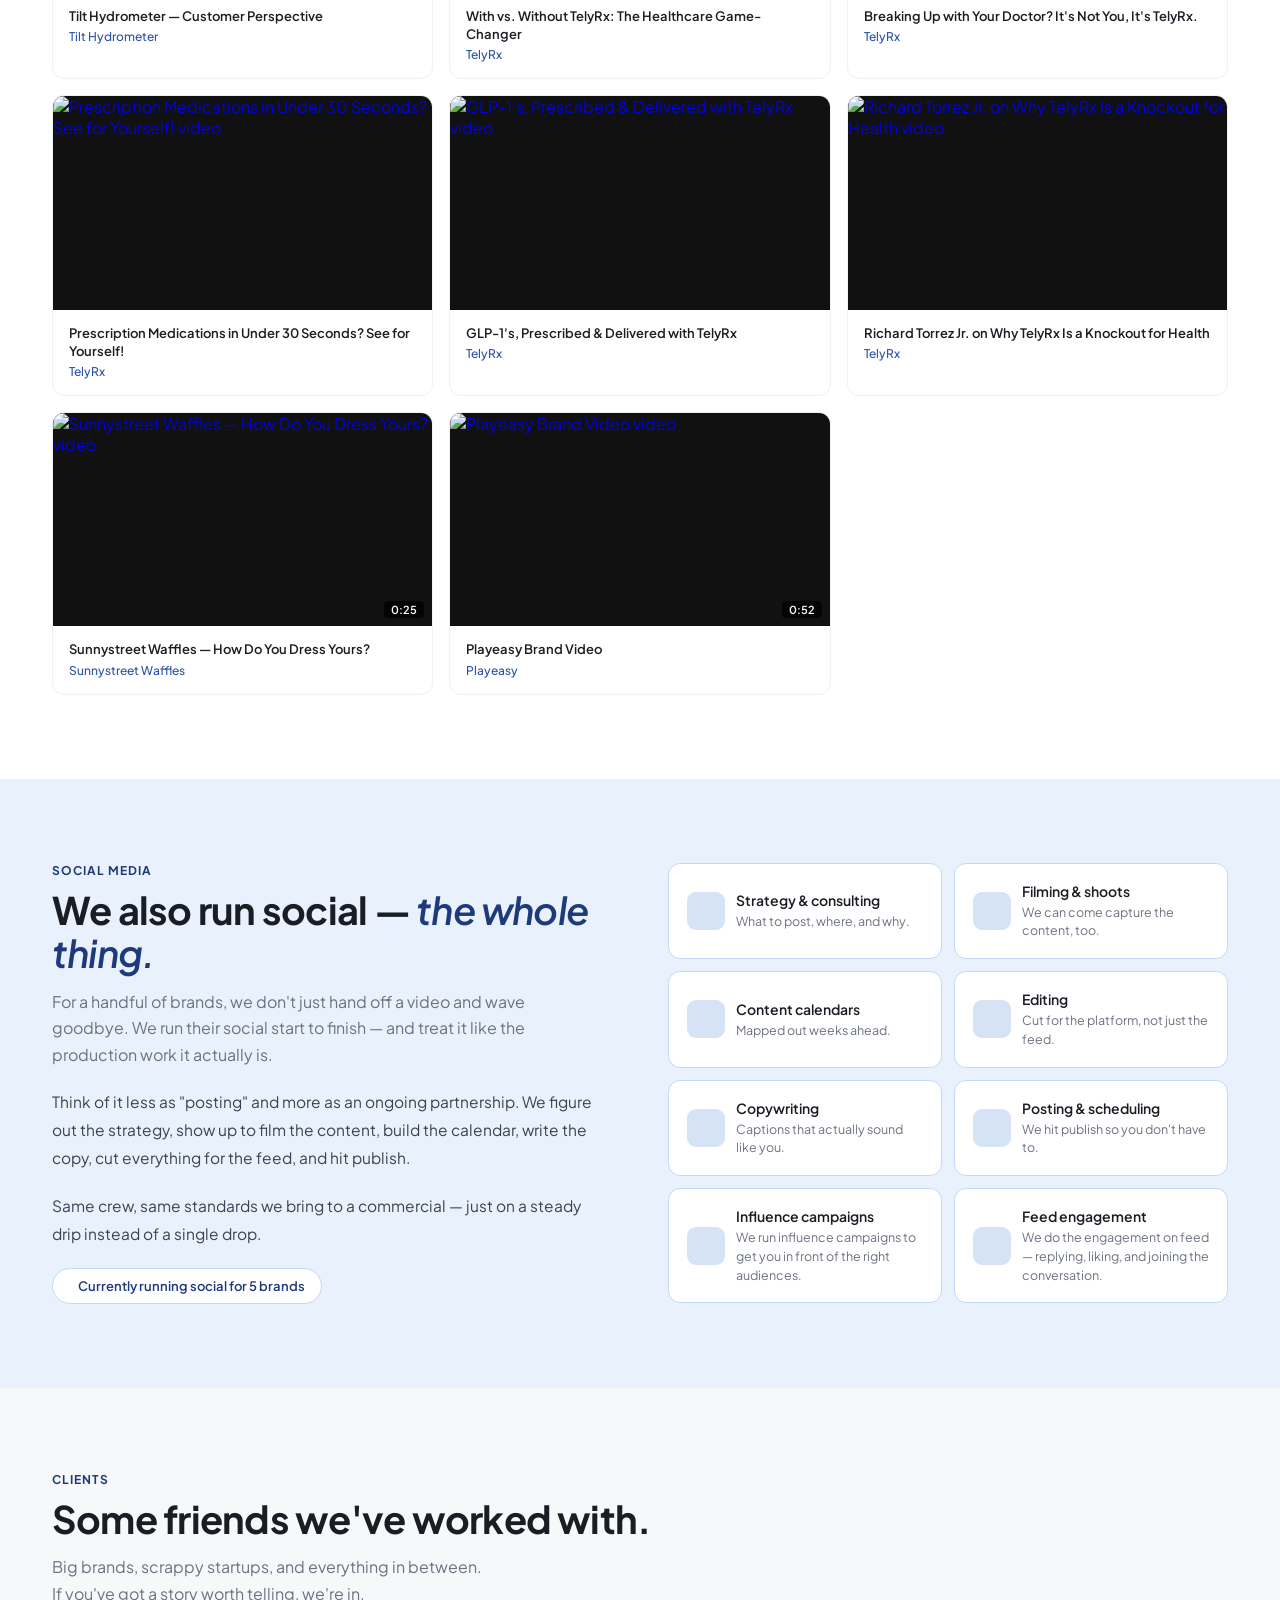
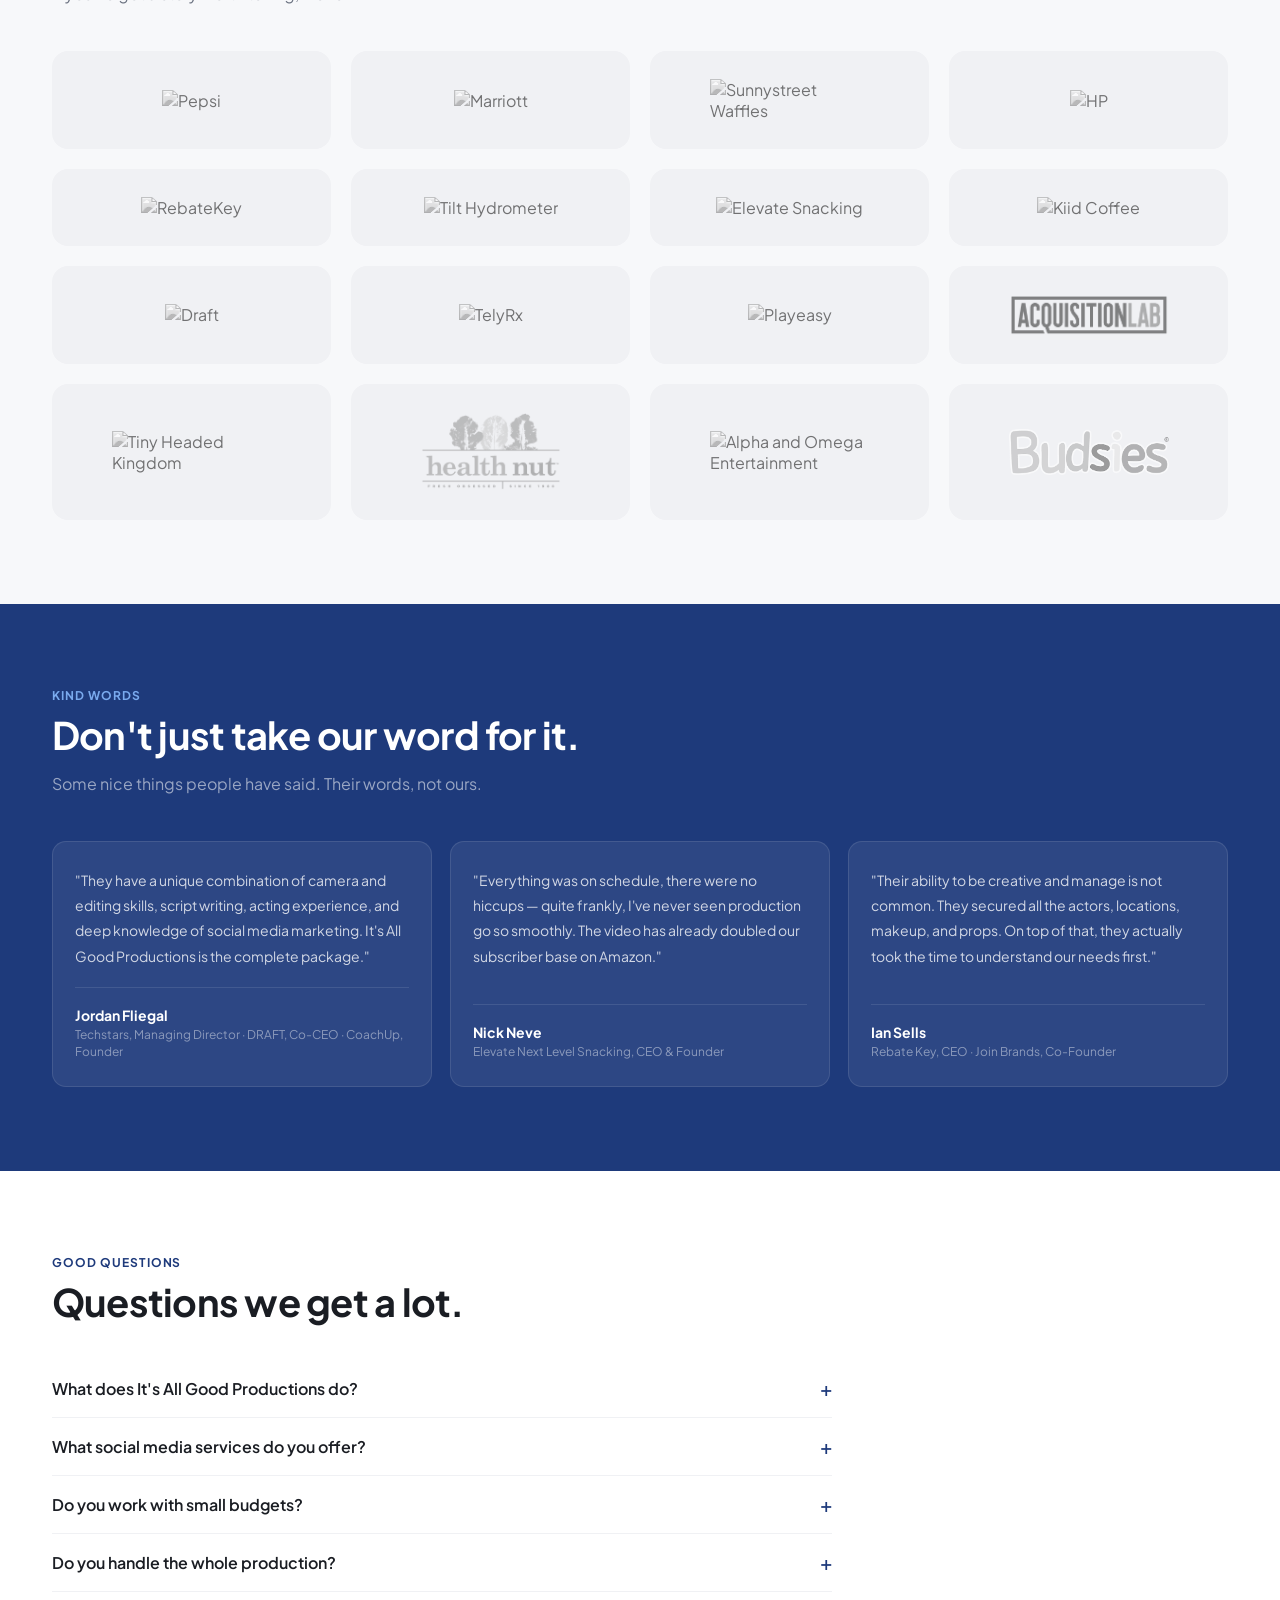
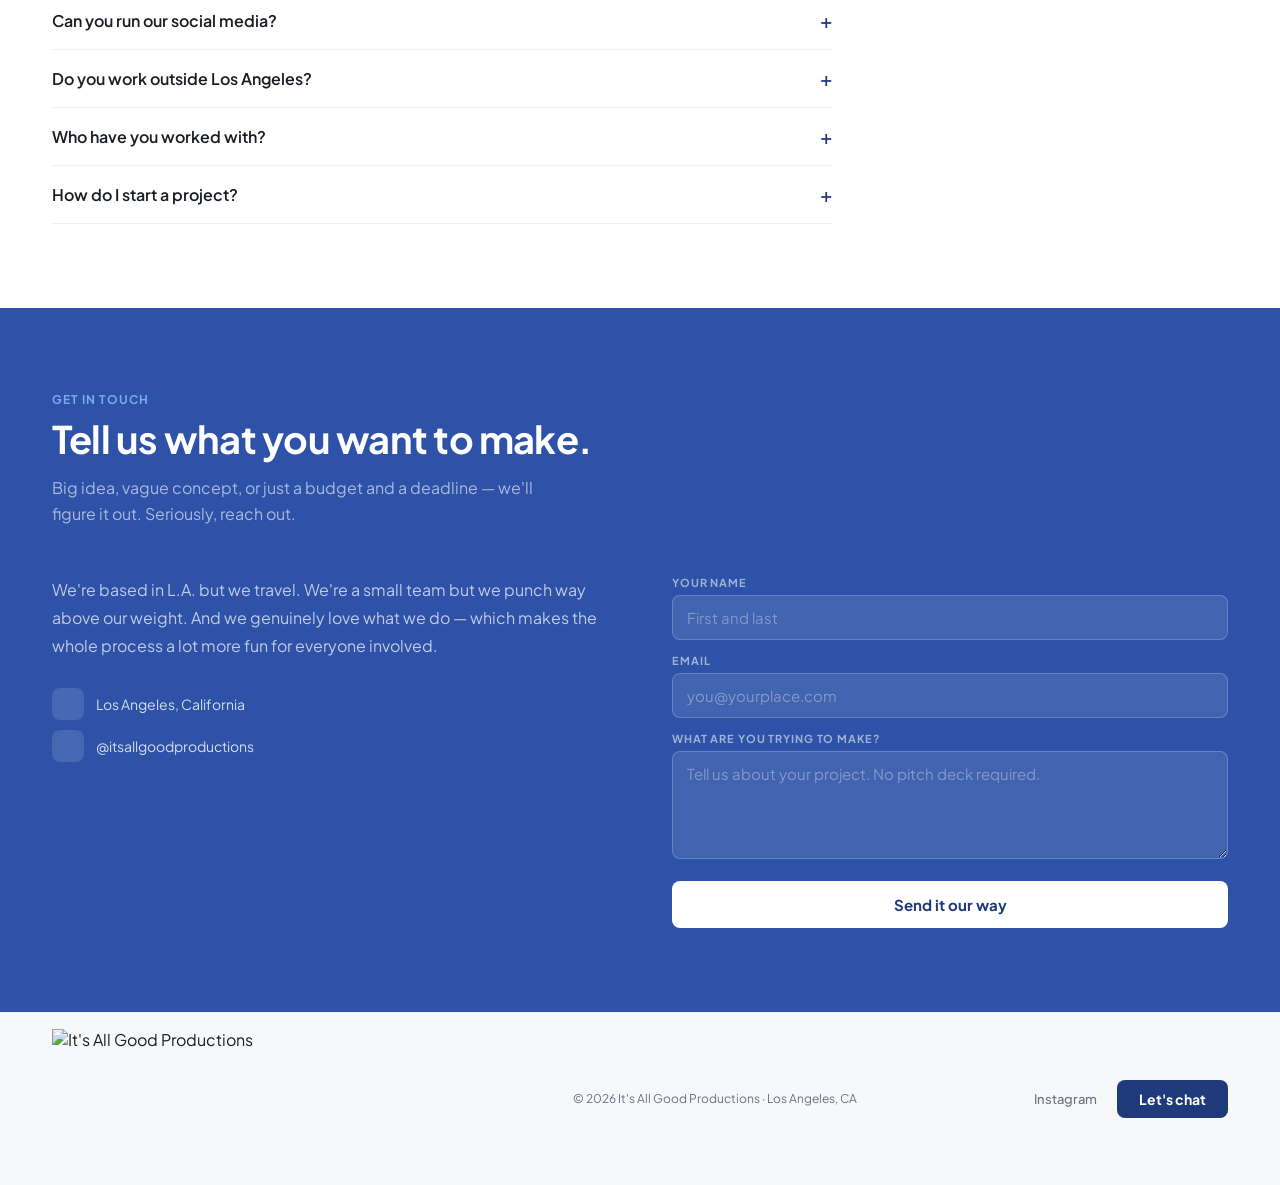
==== commit ddd0d25f: "List real clients in FAQ, schema and llms.txt Co-Authored-By: Claude Sonnet 5.5 <noreply@anthropic.c" ====
--- a/index.html
+++ b/index.html
@@ -264,7 +264,7 @@
           "name": "Who have you worked with?",
           "acceptedAnswer": {
             "@type": "Answer",
-            "text": "Clients include Pepsi, Marriott, Techstars, HP, Elevate Next Level Snacking, Kiid Coffee, TelyRx, Join Brands, Rebate Key, and Acquisition Lab."
+            "text": "Clients include Pepsi, Marriott, Sunnystreet Waffles, HP, RebateKey, Tilt Hydrometer, Elevate Next Level Snacking, Kiid Coffee, Draft, TelyRx, Playeasy, Acquisition Lab, Tiny Headed Kingdom, Health Nut, Alpha and Omega Entertainment, and Budsies."
           }
         },
         {
@@ -831,7 +831,7 @@
     <div class="client-card"><img src="https://static.wixstatic.com/media/f0b3a9_0cb75bb2f7ec4de0998980a3260c0d43~mv2.webp/v1/fill/w_122,h_91,al_c,q_80,usm_0.66_1.00_0.01,enc_avif,quality_auto/Kiid_coffee_logo_FINAL.webp" alt="Kiid Coffee" loading="lazy" /></div>
     <div class="client-card"><img src="https://static.wixstatic.com/media/f0b3a9_38b52085af9e44e882234a133bfc8570~mv2.png/v1/crop/x_49,y_53,w_233,h_235/fill/w_106,h_107,al_c,q_85,usm_0.66_1.00_0.01,enc_avif,quality_auto/tQE10FqN_400x400-removebg-preview.png" alt="Draft" loading="lazy" /></div>
     <div class="client-card"><img src="https://static.wixstatic.com/media/f0b3a9_3adc84d5ede54d258b935a6f2629b63f~mv2.png/v1/crop/x_141,y_392,w_848,h_319/fill/w_200,h_71,al_c,q_85,usm_0.66_1.00_0.01,enc_avif,quality_auto/TelyRx%20-%20Logo.png" alt="TelyRx" loading="lazy" /></div>
-    <div class="client-card"><img src="https://static.wixstatic.com/media/f0b3a9_1e51f57057f3480b8fea30d05c0a4562~mv2.png/v1/fill/w_222,h_50,al_c,q_85,usm_0.66_1.00_0.01,enc_avif,quality_auto/images-removebg-preview.png" alt="playeasy" loading="lazy" /></div>
+    <div class="client-card"><img src="https://static.wixstatic.com/media/f0b3a9_1e51f57057f3480b8fea30d05c0a4562~mv2.png/v1/fill/w_222,h_50,al_c,q_85,usm_0.66_1.00_0.01,enc_avif,quality_auto/images-removebg-preview.png" alt="Playeasy" loading="lazy" /></div>
     <div class="client-card"><img src="/assets/acquisition-lab-logo.png" alt="Acquisition Lab" loading="lazy" /></div>
     <div class="client-card"><img src="https://static.wixstatic.com/media/f0b3a9_4f104b711db2433480460c5fbfa58b82~mv2.png/v1/fill/w_106,h_107,al_c,q_85,usm_0.66_1.00_0.01,enc_avif,quality_auto/8a54dda6f55ab3a0f152adb2bce9af05_w1200_h628-removebg-preview.png" alt="Tiny Headed Kingdom" loading="lazy" /></div>
     <div class="client-card"><img src="/assets/healthnut-logo.png" alt="Health Nut" loading="lazy" /></div>
@@ -875,7 +875,7 @@
     <details><summary>Do you handle the whole production?</summary><p>Yes. One in house team handles concepting, writing, casting, location scouting, directing, on set production, and post production, so you deal with one crew.</p></details>
     <details><summary>Can you run our social media?</summary><p>Yes. For a handful of brands we handle strategy, filming, content calendars, editing, copywriting, posting, influencer campaigns, and community management. We are currently running social for 5 brands.</p></details>
     <details><summary>Do you work outside Los Angeles?</summary><p>We are based in Los Angeles but we travel.</p></details>
-    <details><summary>Who have you worked with?</summary><p>Clients include Pepsi, Marriott, Techstars, HP, Elevate Next Level Snacking, Kiid Coffee, TelyRx, Join Brands, Rebate Key, and Acquisition Lab.</p></details>
+    <details><summary>Who have you worked with?</summary><p>Clients include Pepsi, Marriott, Sunnystreet Waffles, HP, RebateKey, Tilt Hydrometer, Elevate Next Level Snacking, Kiid Coffee, Draft, TelyRx, Playeasy, Acquisition Lab, Tiny Headed Kingdom, Health Nut, Alpha and Omega Entertainment, and Budsies.</p></details>
     <details><summary>How do I start a project?</summary><p>Use the contact form on this page. A big idea, a vague concept, or just a budget and a deadline is enough to get started.</p></details>
   </div>
 </section>
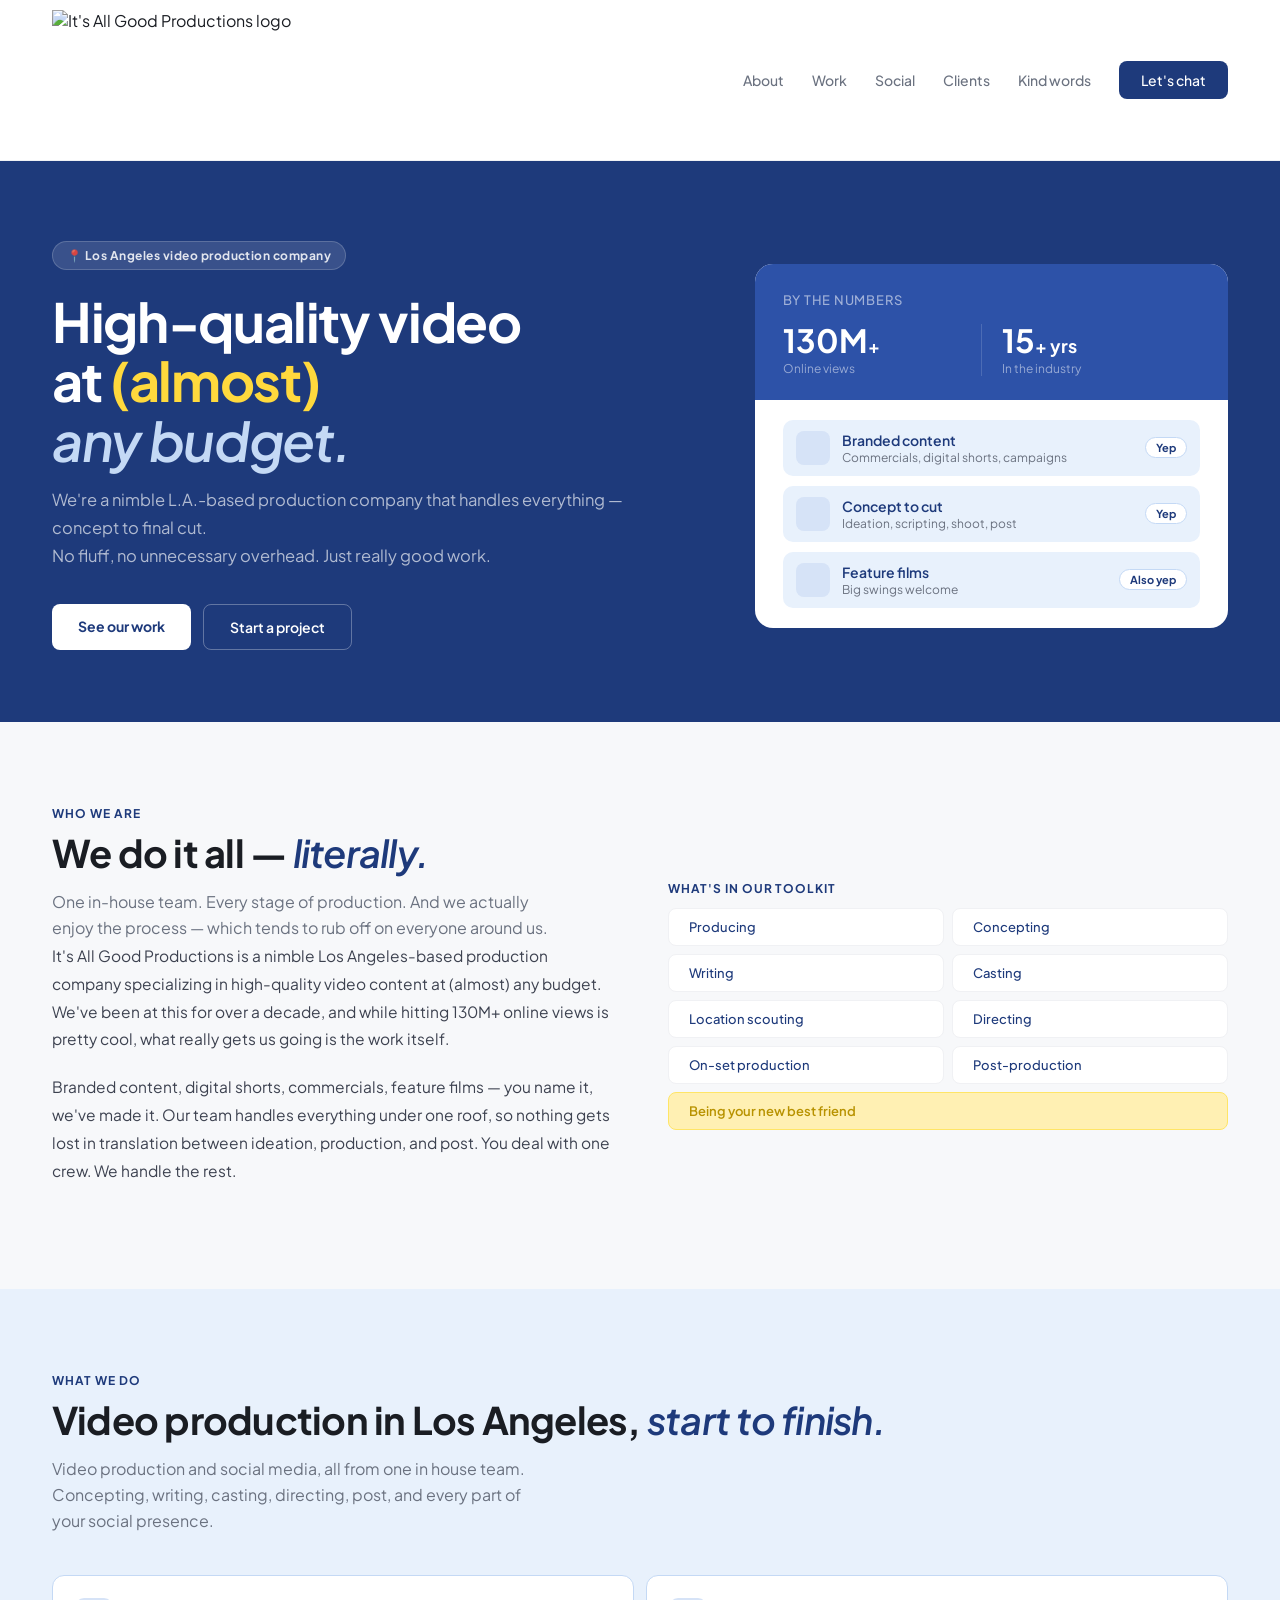
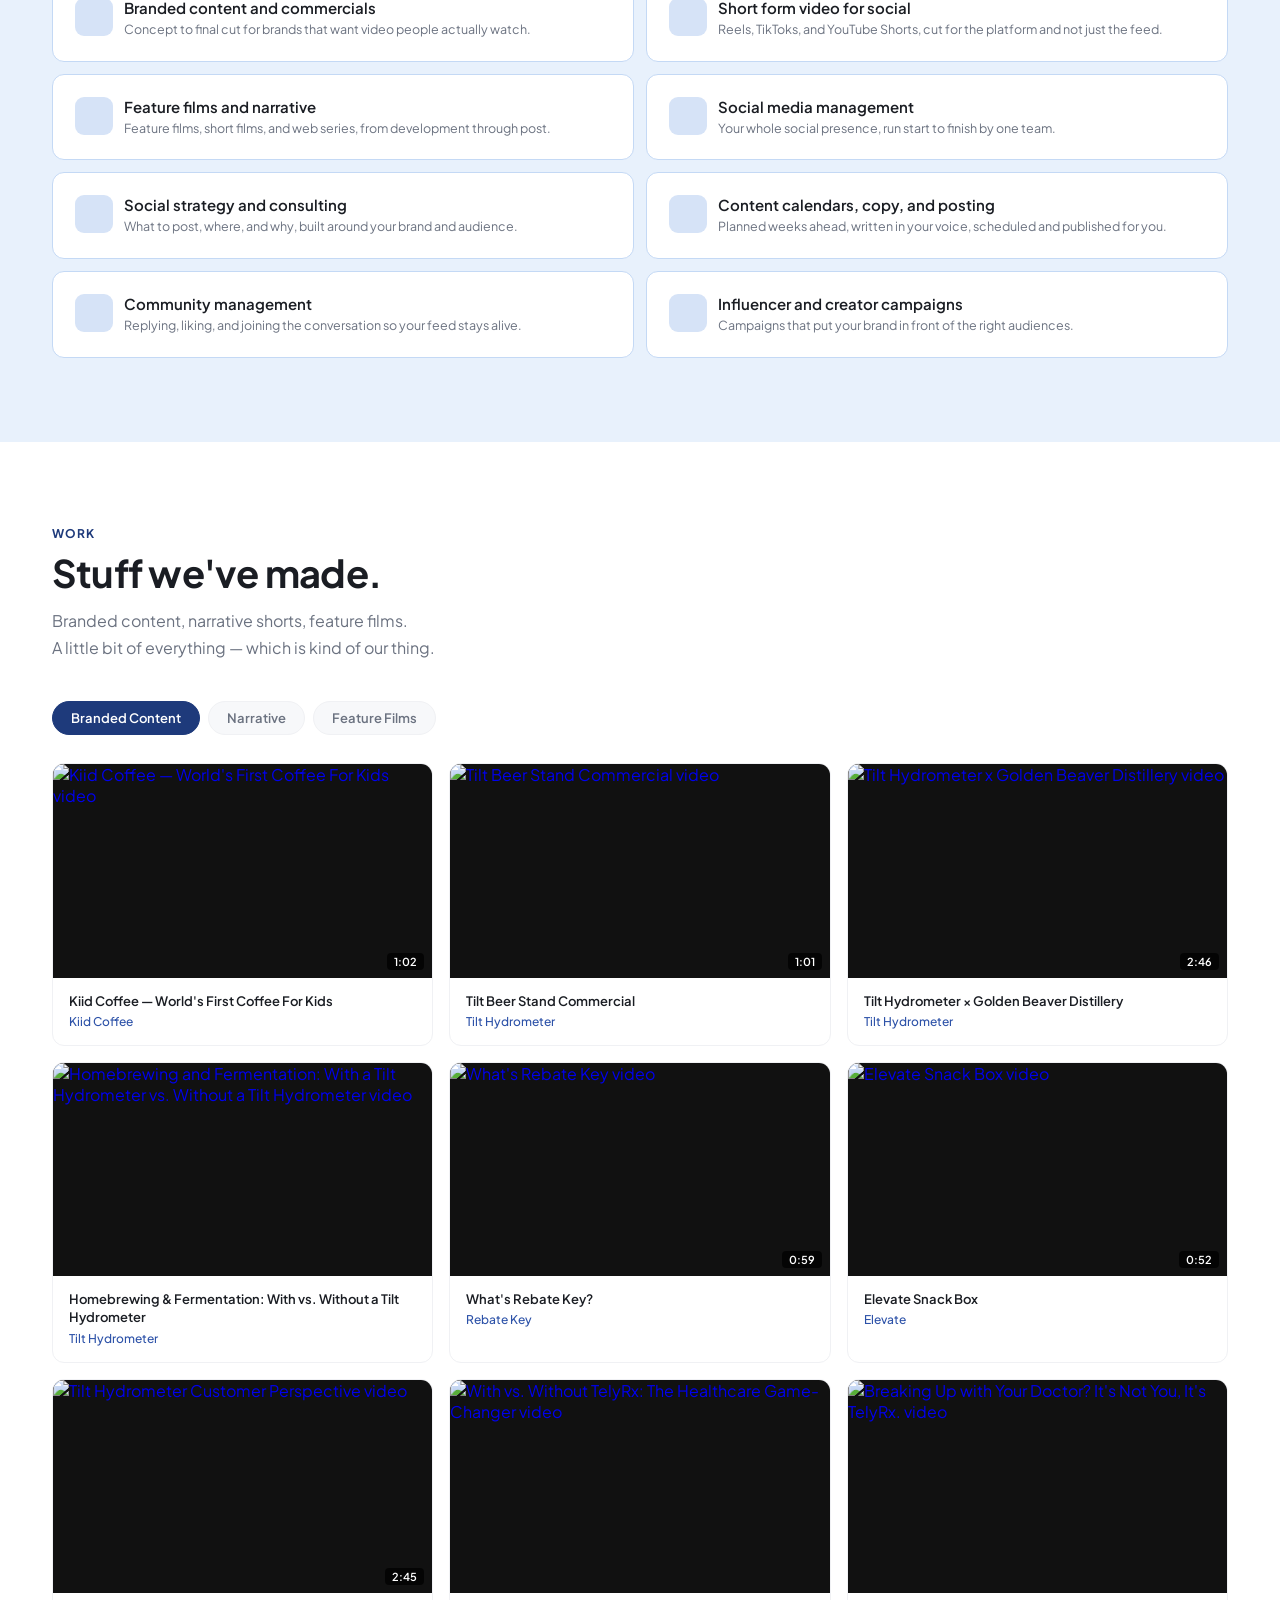
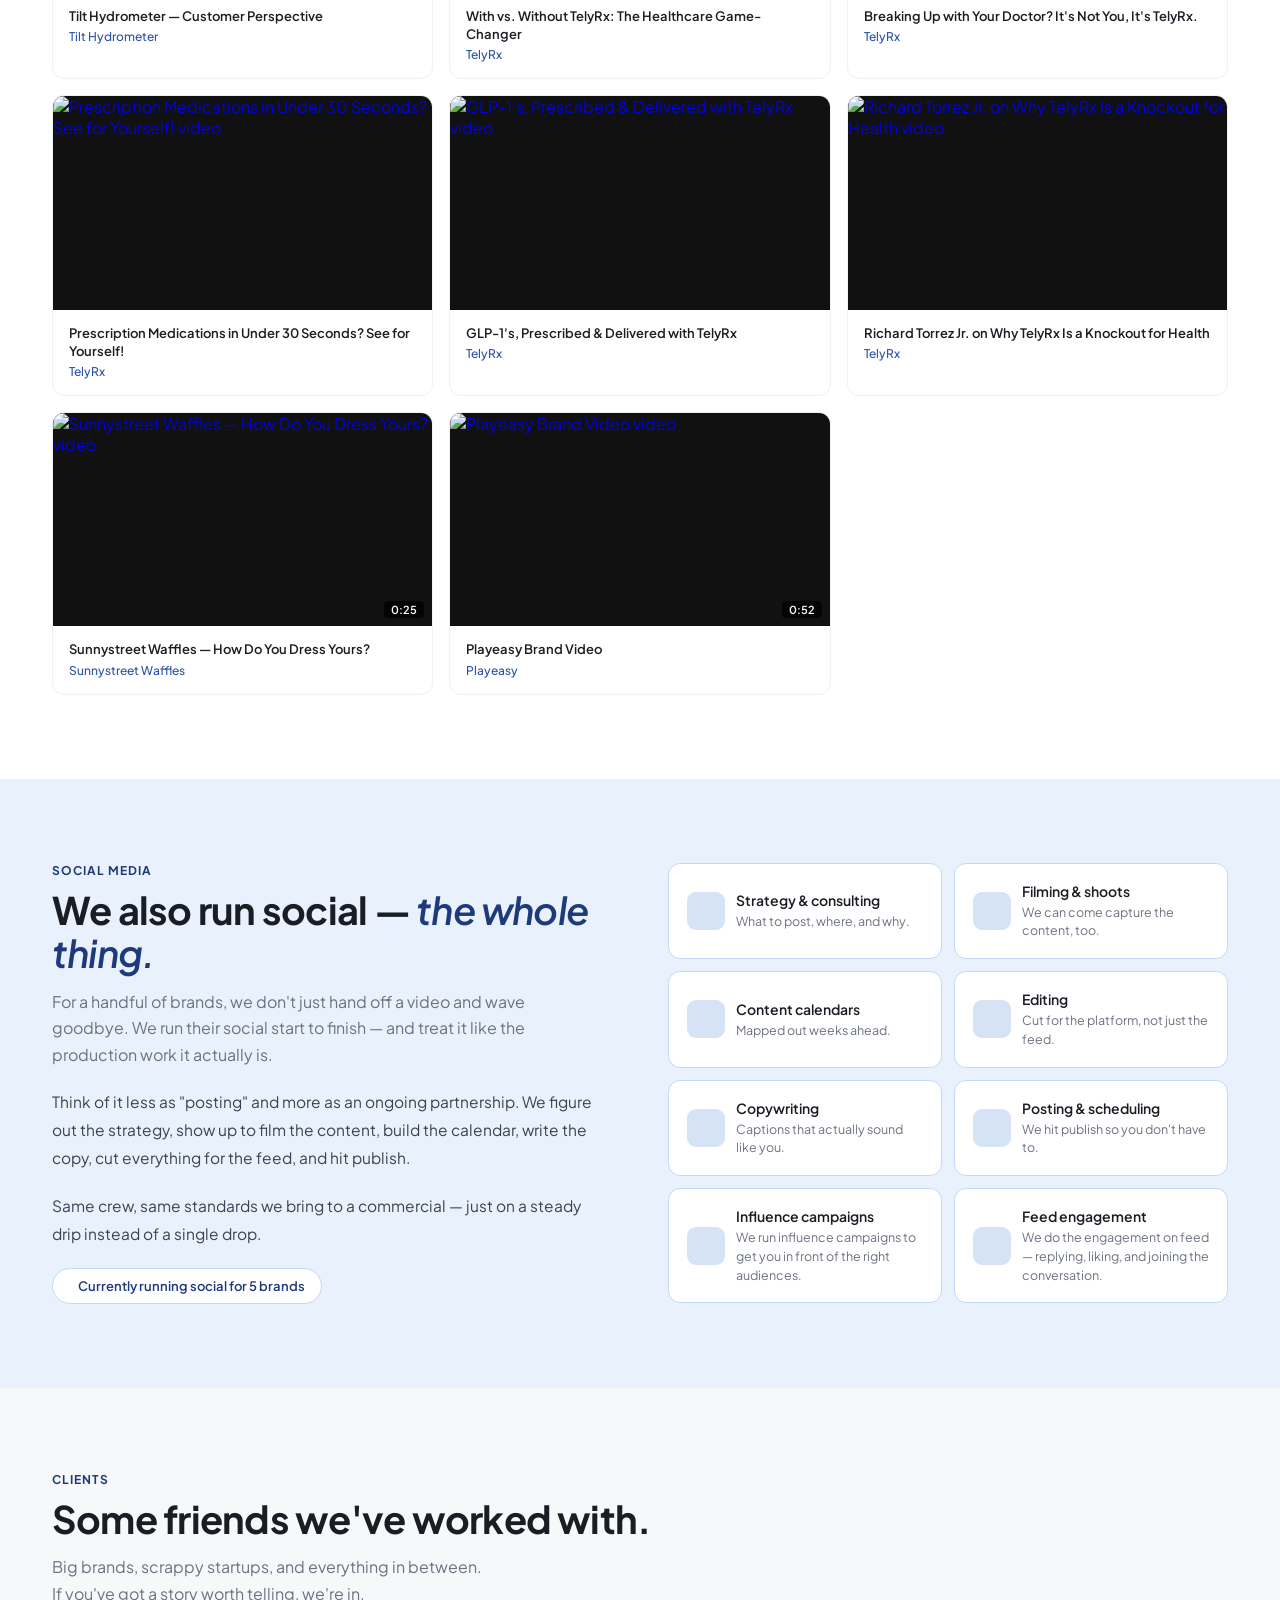
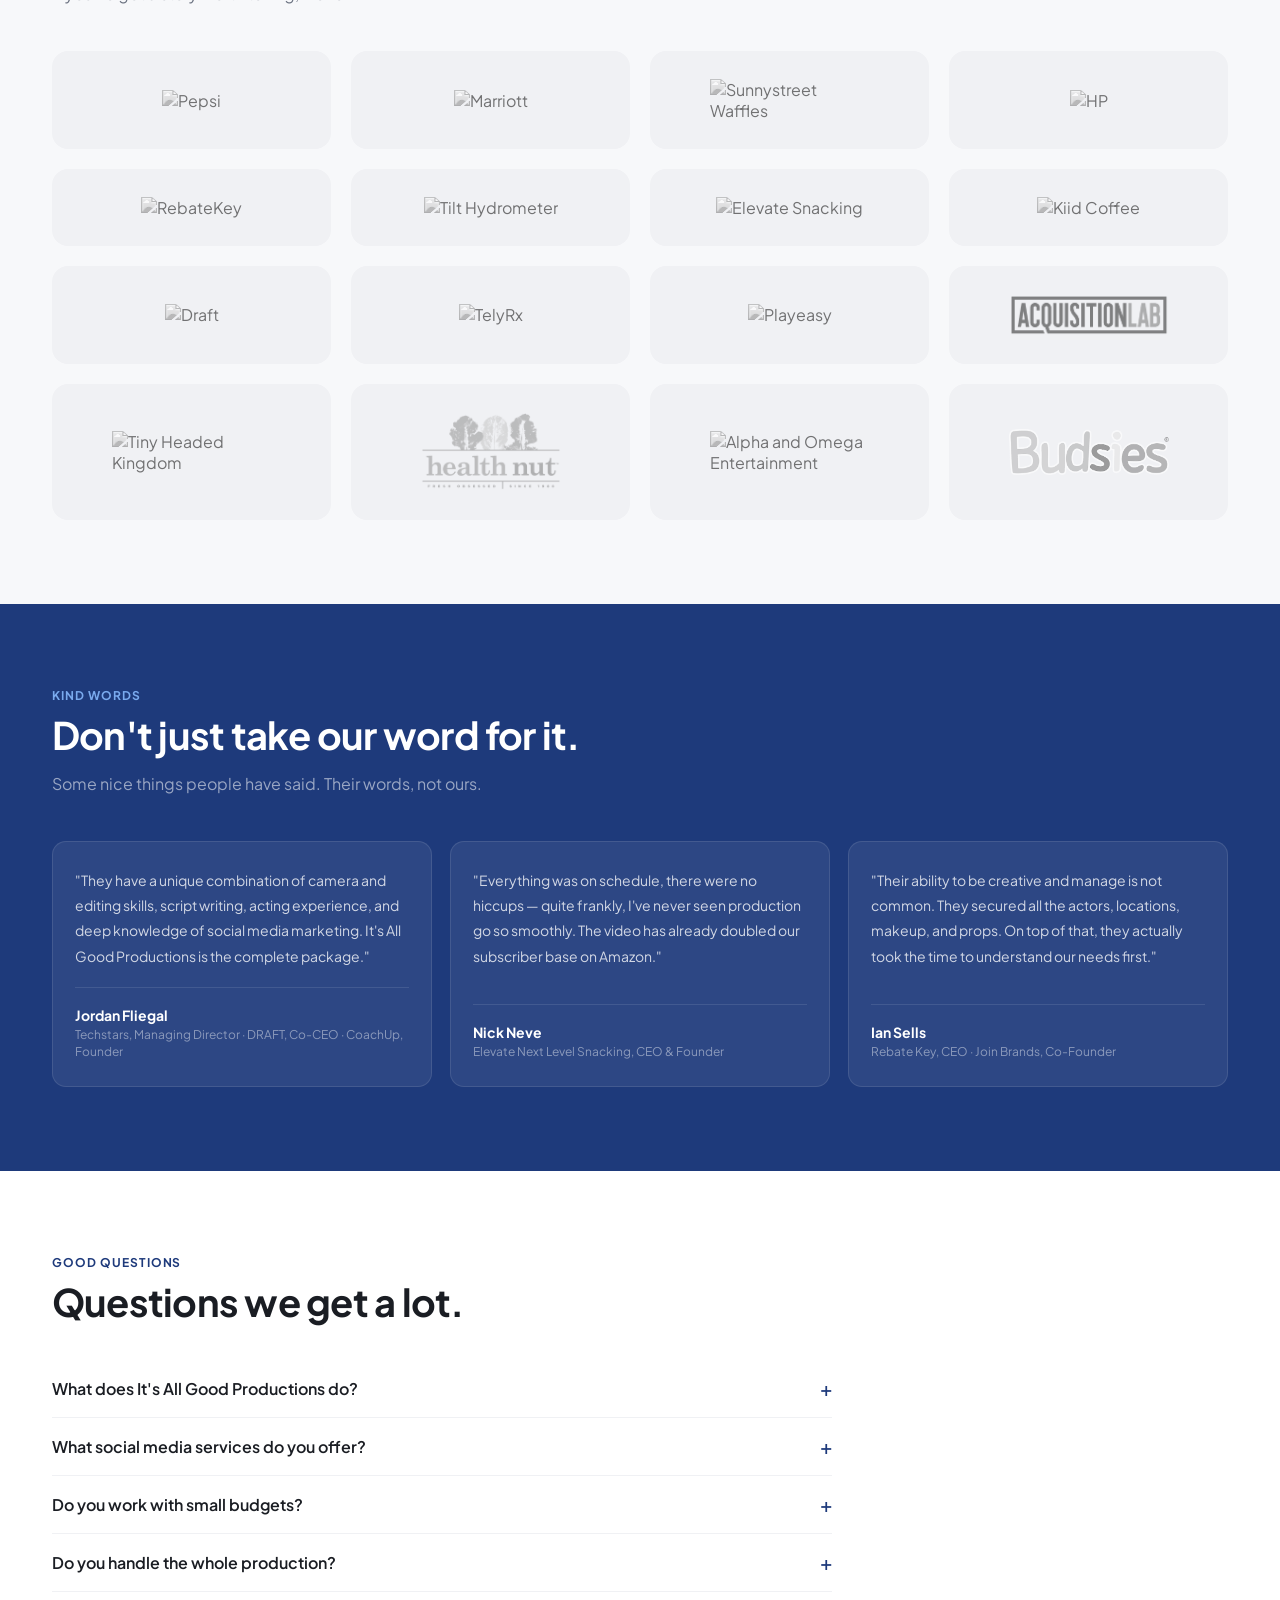
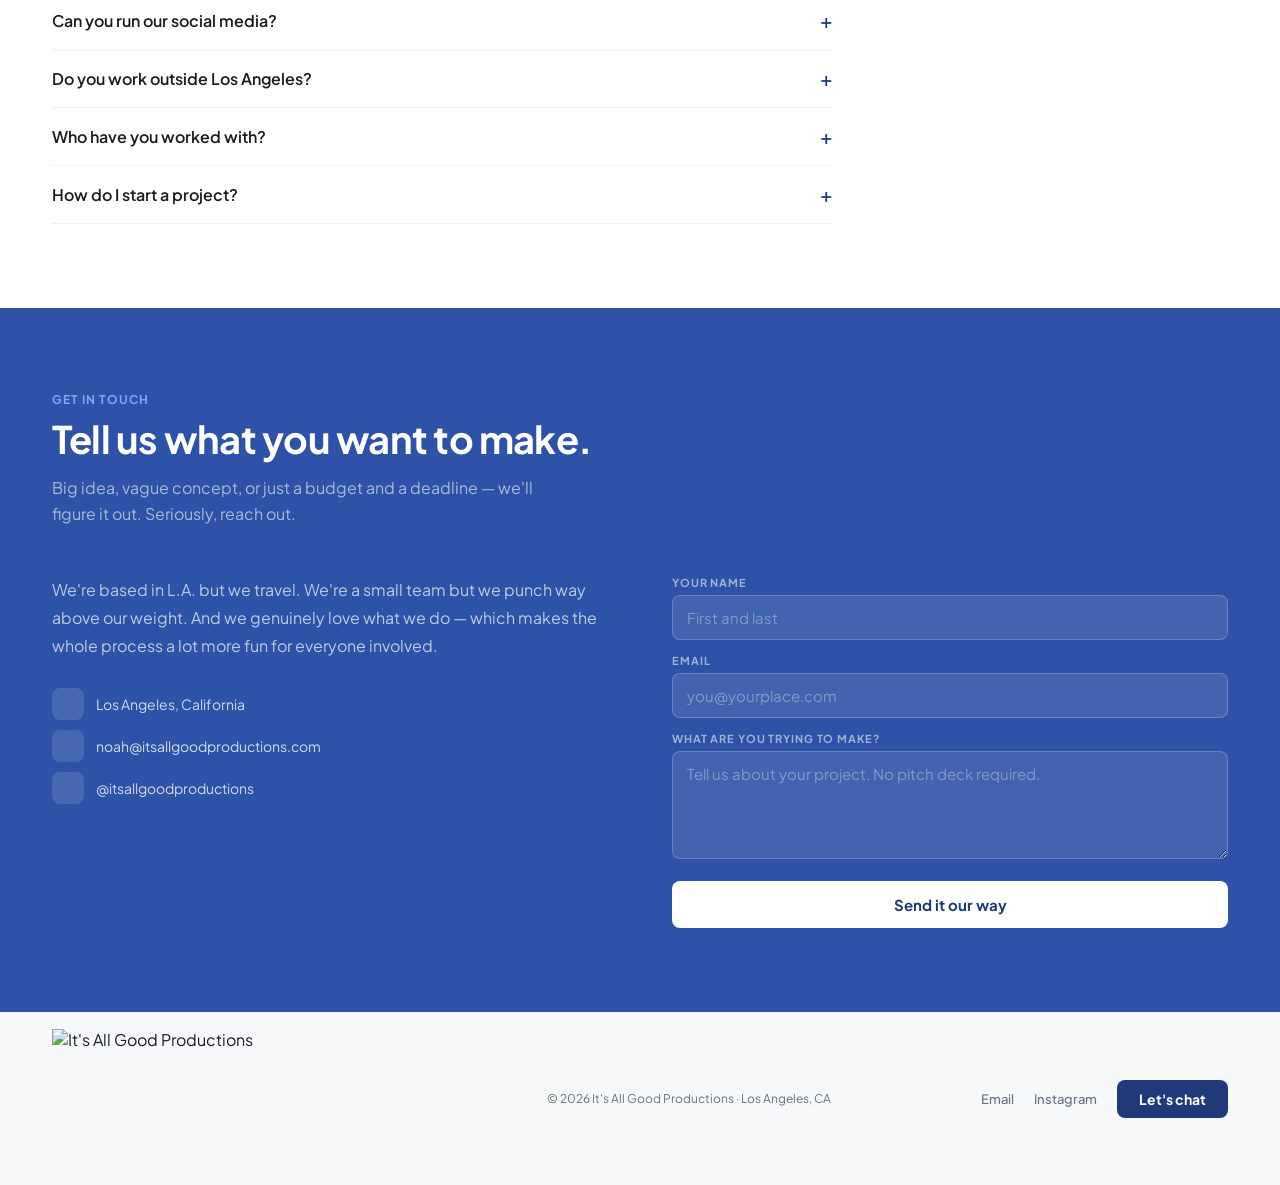
==== commit 8ef86b08: "Add public contact email Co-Authored-By: Claude Sonnet 5.5 <noreply@anthropic.com> Claude-Session: h" ====
--- a/index.html
+++ b/index.html
@@ -41,6 +41,7 @@
       "name": "It's All Good Productions",
       "alternateName": "It's All Good Productions LA",
       "url": "https://itsallgoodproductions.com/",
+      "email": "noah@itsallgoodproductions.com",
       "logo": {
         "@type": "ImageObject",
         "url": "https://static.wixstatic.com/media/f0b3a9_5dcd21cc0b7a4dd7804effcf8ad4aef7~mv2.png"
@@ -889,6 +890,7 @@
     <div>
       <p class="contact-body">We're based in L.A. but we travel. We're a small team but we punch way above our weight. And we genuinely love what we do — which makes the whole process a lot more fun for everyone involved.</p>
       <div class="contact-detail"><div class="contact-detail-icon"><i class="ti ti-map-pin" aria-hidden="true"></i></div>Los Angeles, California</div>
+      <div class="contact-detail"><div class="contact-detail-icon"><i class="ti ti-mail" aria-hidden="true"></i></div><a href="mailto:noah@itsallgoodproductions.com" style="color:inherit;text-decoration:none;">noah@itsallgoodproductions.com</a></div>
       <div class="contact-detail"><div class="contact-detail-icon"><i class="ti ti-brand-instagram" aria-hidden="true"></i></div><a href="https://www.instagram.com/itsallgoodproductions" target="_blank" rel="noopener noreferrer" style="color:inherit;text-decoration:none;">@itsallgoodproductions</a></div>
     </div>
     <div>
@@ -917,6 +919,7 @@
   </div>
   <div class="footer-copy">© 2026 It's All Good Productions · Los Angeles, CA</div>
   <div class="footer-right">
+    <a class="footer-ig" href="mailto:noah@itsallgoodproductions.com">Email</a>
     <a class="footer-ig" href="https://www.instagram.com/itsallgoodproductions" target="_blank" rel="noopener noreferrer">Instagram</a>
     <a class="footer-cta" href="#contact">Let's chat</a>
   </div>
